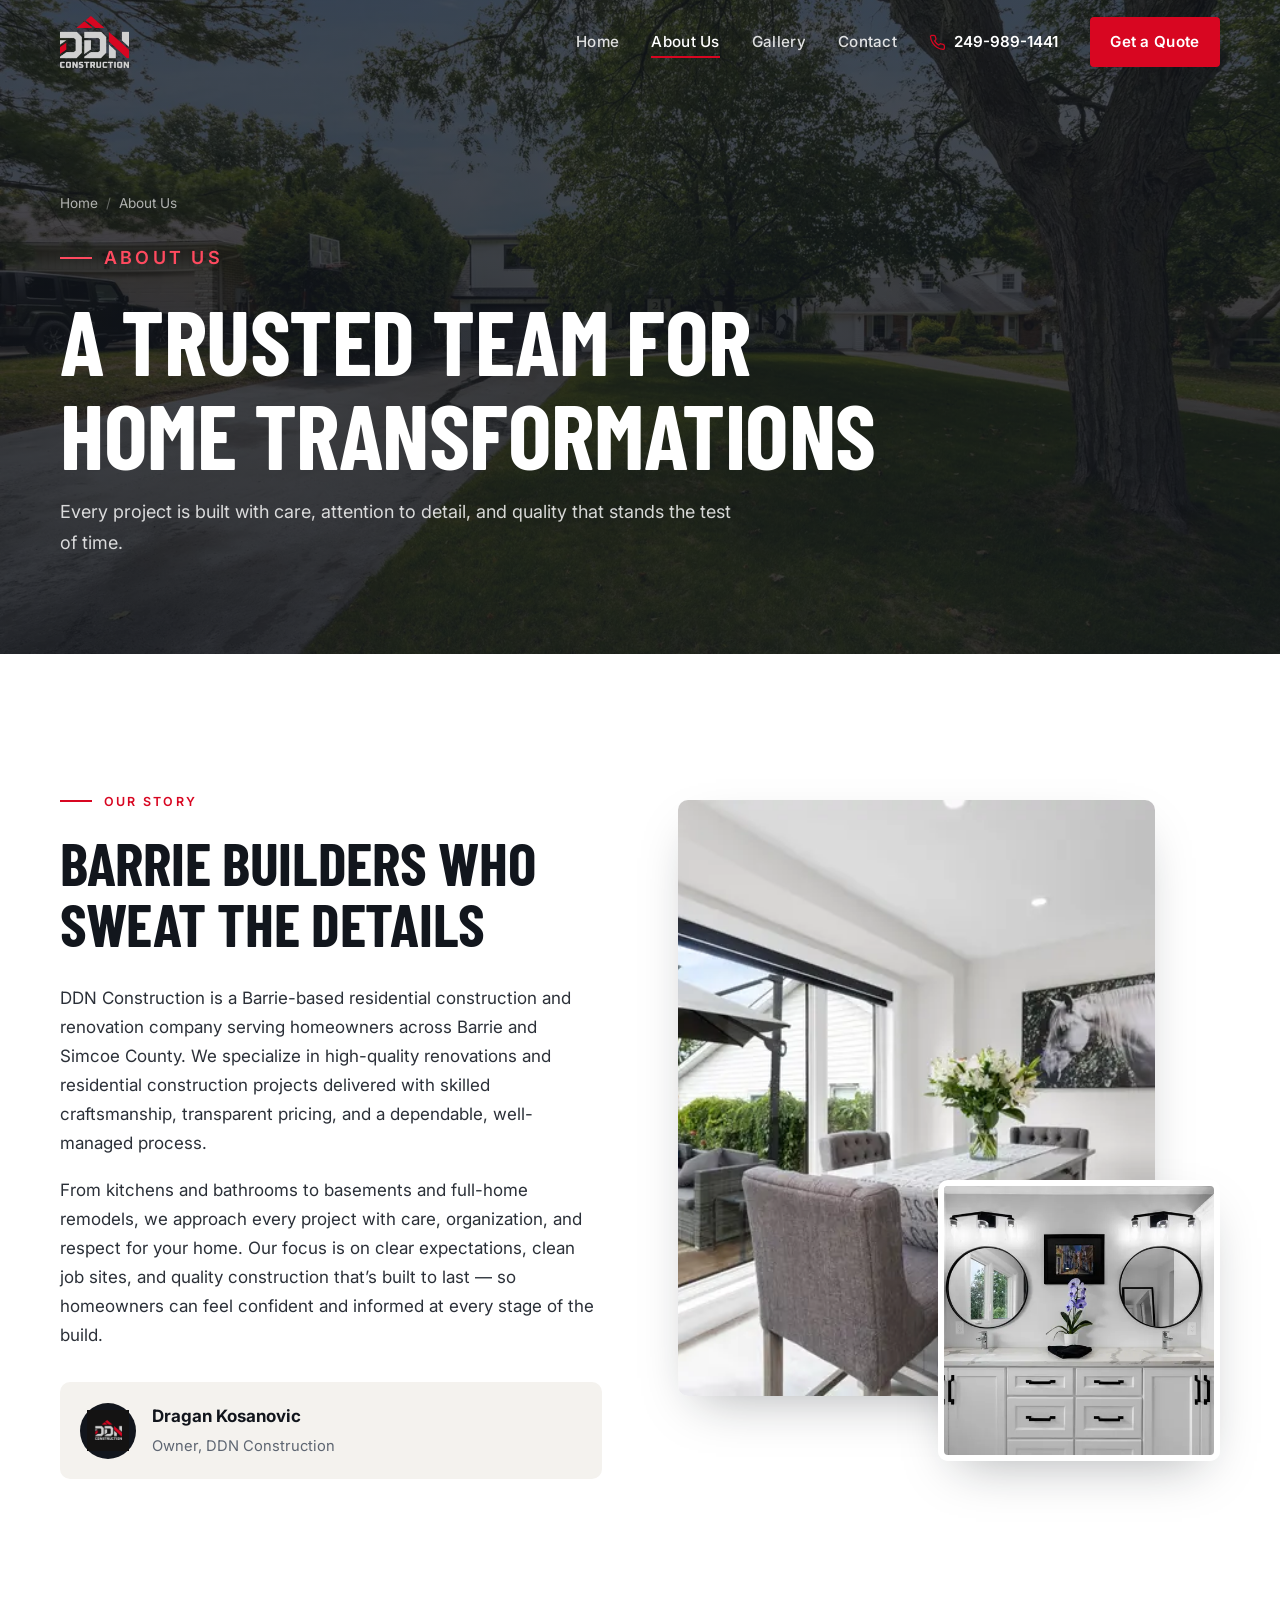
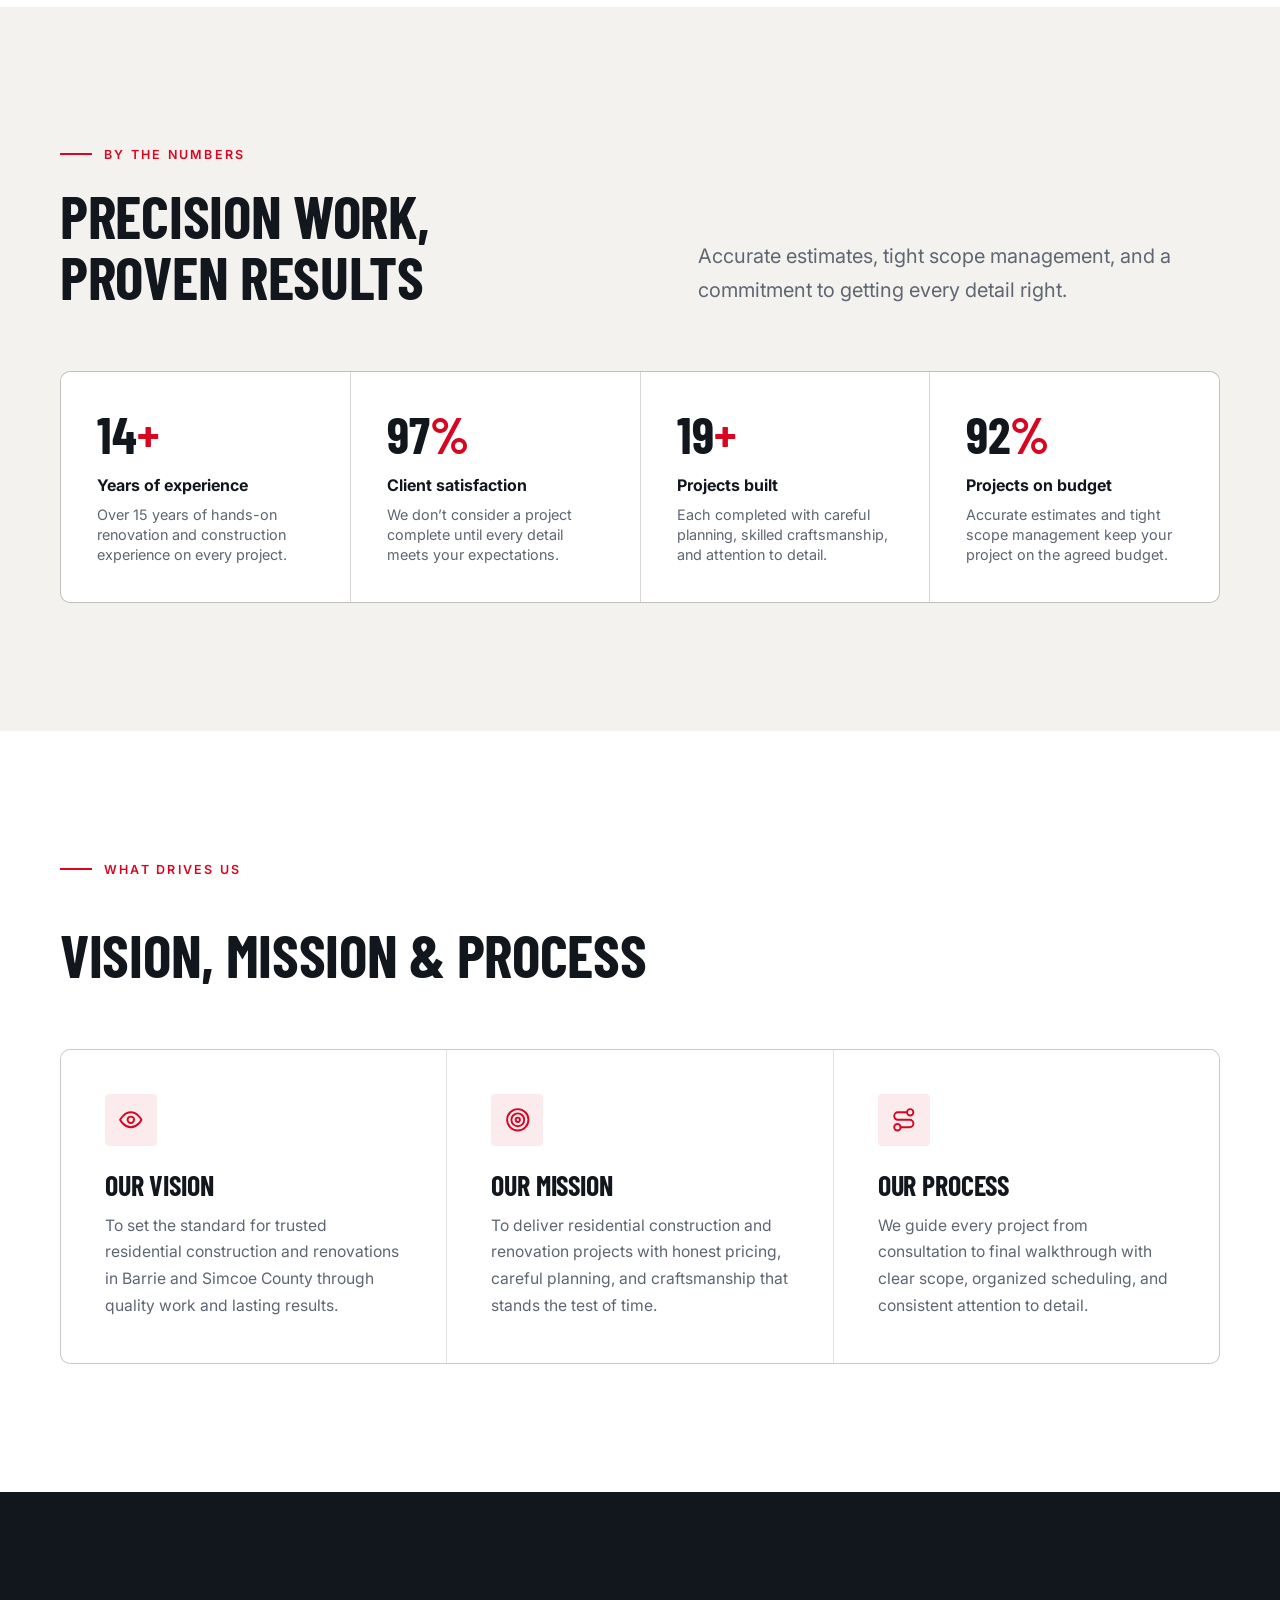
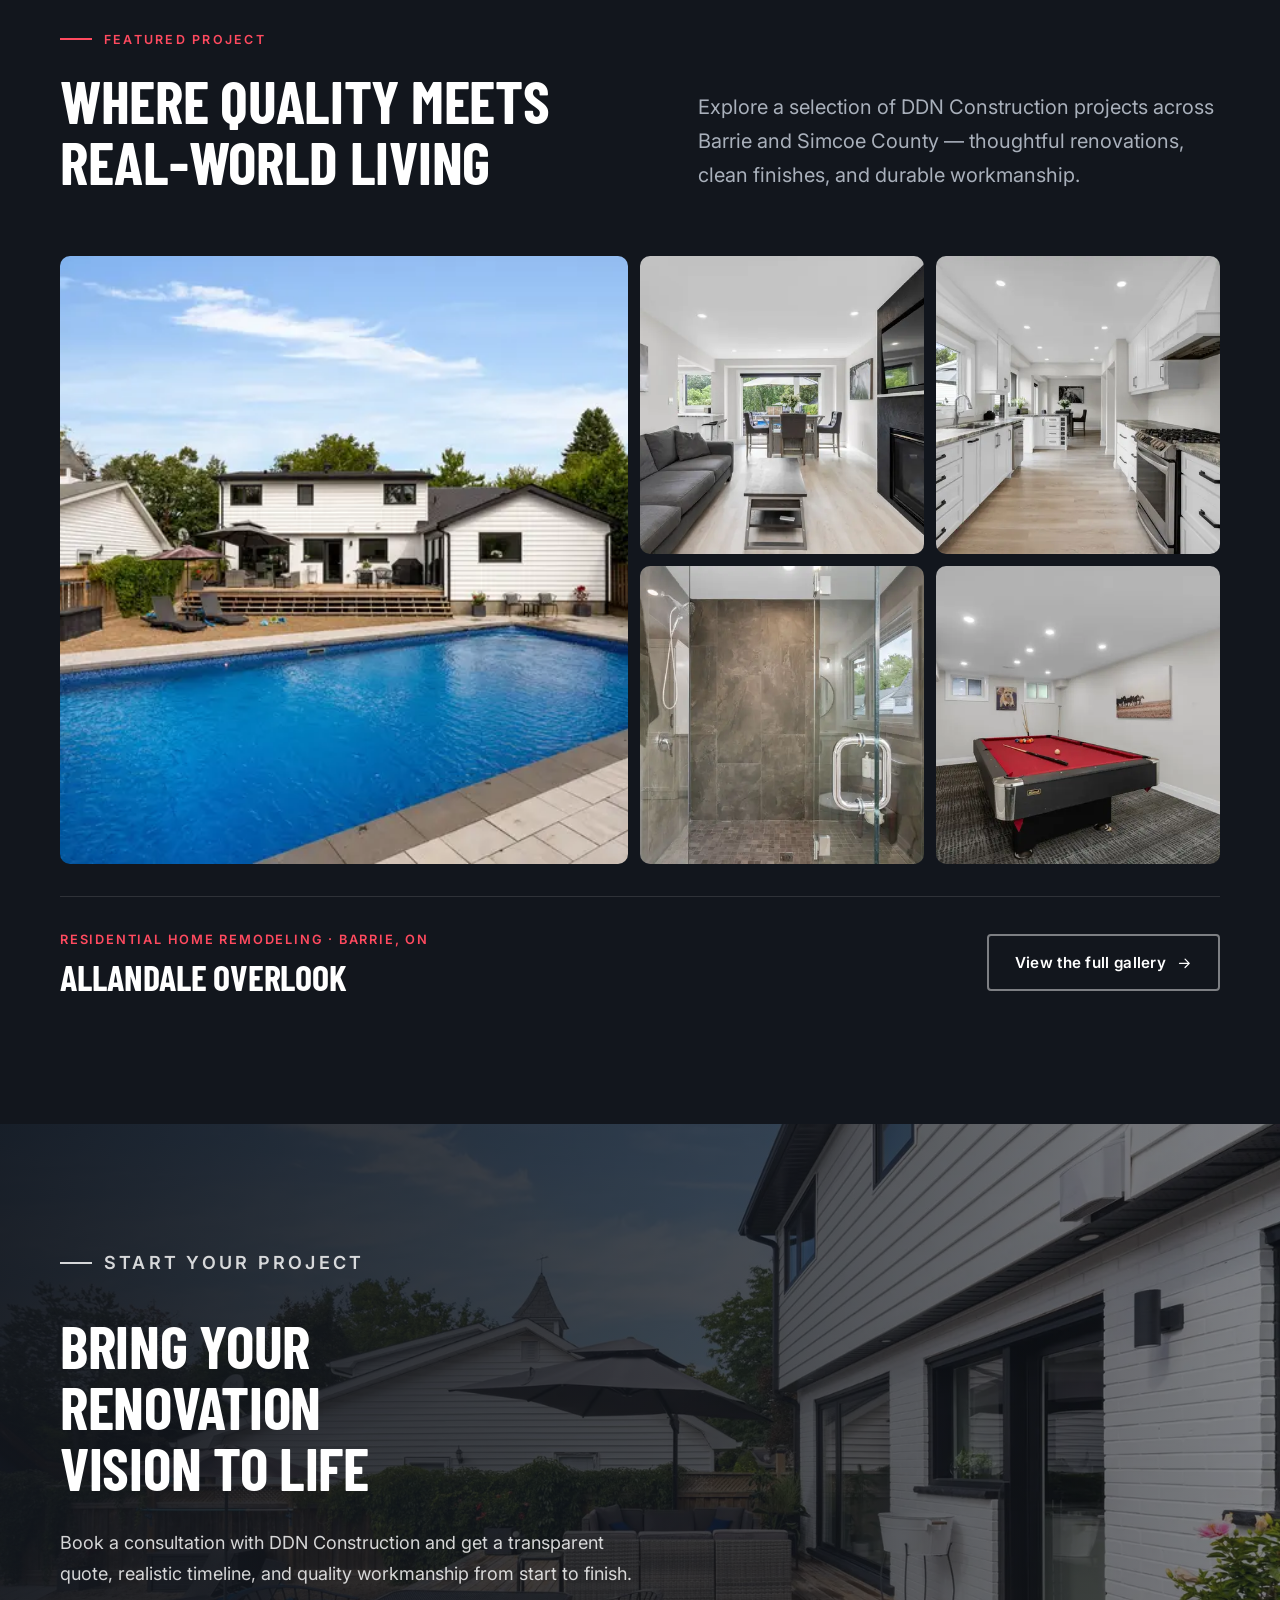
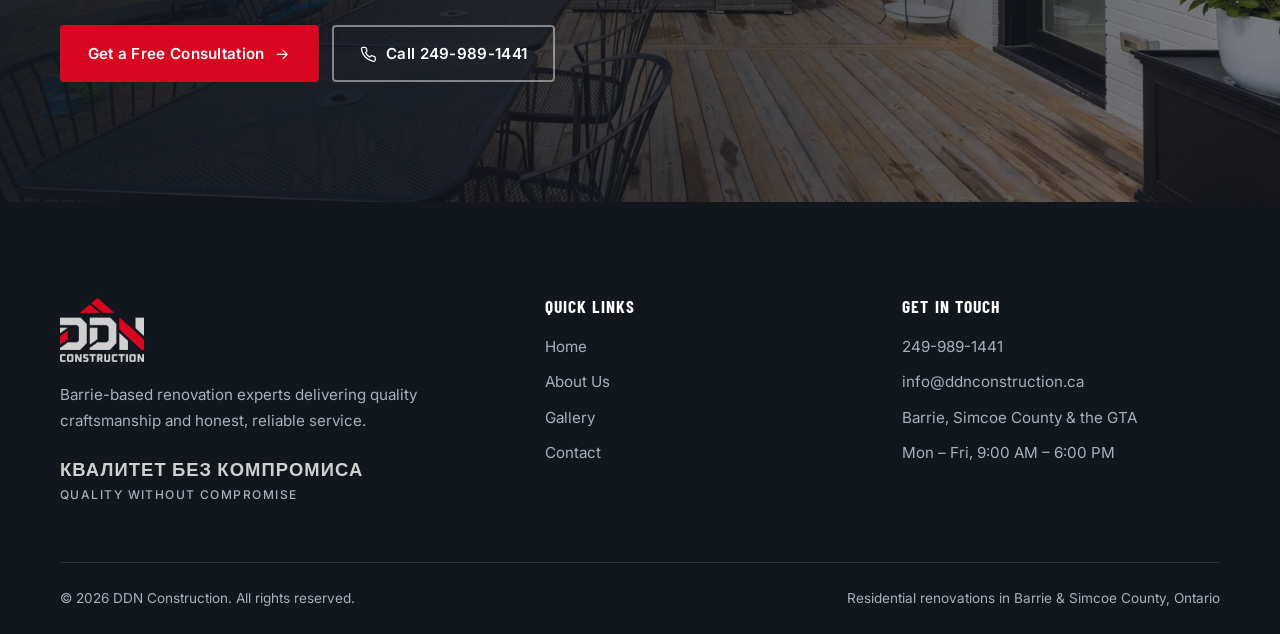
==== about-us/index.html @ e1e6086b "Add new static DDN Construction website for Netlify Rebuilds ddnconstruction.ca as a fast, dependenc" ====
<!doctype html>
<html lang="en-CA" class="no-js">
<head>
<meta charset="utf-8">
<meta name="viewport" content="width=device-width, initial-scale=1, viewport-fit=cover">
<title>About DDN Construction | Trusted Local Builders in Barrie</title>
<meta name="description" content="Meet DDN Construction — a Barrie-based residential construction and renovation company led by owner Dragan Kosanovic, serving homeowners across Barrie and Simcoe County.">
<link rel="canonical" href="https://ddnconstruction.ca/about-us/">
<meta name="theme-color" content="#12161d">
<meta property="og:type" content="website">
<meta property="og:locale" content="en_CA">
<meta property="og:site_name" content="DDN Construction">
<meta property="og:title" content="About DDN Construction | Trusted Local Builders in Barrie">
<meta property="og:description" content="Meet DDN Construction — a Barrie-based residential construction and renovation company led by owner Dragan Kosanovic, serving homeowners across Barrie and Simcoe County.">
<meta property="og:url" content="https://ddnconstruction.ca/about-us/">
<meta property="og:image" content="https://ddnconstruction.ca/assets/img/og-image.jpg">
<meta name="twitter:card" content="summary_large_image">
<link rel="icon" href="/favicon.ico" sizes="any">
<link rel="icon" type="image/png" sizes="32x32" href="/assets/img/favicon-32.png">
<link rel="apple-touch-icon" href="/assets/img/apple-touch-icon.png">
<link rel="preconnect" href="https://fonts.googleapis.com">
<link rel="preconnect" href="https://fonts.gstatic.com" crossorigin>
<link rel="stylesheet" href="https://fonts.googleapis.com/css2?family=Barlow+Condensed:wght@600;700&family=Inter:wght@400;500;600;700&display=swap">
<link rel="stylesheet" href="/assets/css/styles.css">
<script src="/assets/js/main.js" defer></script>
<script type="application/ld+json">{"@context": "https://schema.org", "@type": "GeneralContractor", "name": "DDN Construction", "url": "https://ddnconstruction.ca/", "logo": "https://ddnconstruction.ca/assets/img/logo.png", "image": "https://ddnconstruction.ca/assets/img/og-image.jpg", "description": "Barrie-based renovation and construction company delivering high-quality residential renovations throughout Barrie and Simcoe County.", "telephone": "+1-249-989-1441", "email": "info@ddnconstruction.ca", "address": {"@type": "PostalAddress", "addressLocality": "Barrie", "addressRegion": "ON", "addressCountry": "CA"}, "areaServed": ["Barrie", "Simcoe County", "Greater Toronto Area"], "founder": {"@type": "Person", "name": "Dragan Kosanovic"}, "openingHoursSpecification": [{"@type": "OpeningHoursSpecification", "dayOfWeek": ["Monday", "Tuesday", "Wednesday", "Thursday", "Friday"], "opens": "09:00", "closes": "18:00"}]}</script>
</head>
<body>
<a class="skip-link" href="#main">Skip to content</a>
<header class="site-header">
  <div class="container site-header__inner">
    <a class="brand" href="/" aria-label="DDN Construction home">
      <img src="/assets/img/logo.png" width="476" height="361" alt="DDN Construction">
    </a>
    <button class="nav-toggle" type="button" aria-expanded="false" aria-controls="site-nav" aria-label="Open menu"><span></span></button>
    <nav class="nav" id="site-nav" aria-label="Main">
      <ul class="nav__list">
          <li><a class="nav__link" href="/">Home</a></li>
          <li><a class="nav__link" href="/about-us/" aria-current="page">About Us</a></li>
          <li><a class="nav__link" href="/gallery/">Gallery</a></li>
          <li><a class="nav__link" href="/contact/">Contact</a></li>
      </ul>
      <a class="nav__phone" href="tel:+12499891441"><svg viewBox="0 0 24 24" fill="none" stroke="currentColor" stroke-width="1.8" stroke-linecap="round" stroke-linejoin="round" aria-hidden="true"><path d="M22 16.9v3a2 2 0 0 1-2.2 2 19.8 19.8 0 0 1-8.6-3.1 19.5 19.5 0 0 1-6-6A19.8 19.8 0 0 1 2.1 4.2 2 2 0 0 1 4.1 2h3a2 2 0 0 1 2 1.7c.1.9.4 1.8.7 2.7a2 2 0 0 1-.5 2.1L8 9.8a16 16 0 0 0 6 6l1.3-1.3a2 2 0 0 1 2.1-.4c.9.3 1.8.6 2.7.7a2 2 0 0 1 1.7 2z"/></svg> 249-989-1441</a>
      <a class="btn" href="/contact/">Get a Quote</a>
    </nav>
  </div>
</header>
<main id="main">
<section class="page-hero">
  <div class="page-hero__media"><img src="/assets/img/projects/allandale-03-lg.webp" srcset="/assets/img/projects/allandale-03-sm.webp 720w, /assets/img/projects/allandale-03-lg.webp 1600w" sizes="100vw" width="1600" height="1066" alt="" fetchpriority="high"></div>
  <div class="container">
    <ol class="breadcrumb"><li><a href="/">Home</a></li><li aria-current="page">About Us</li></ol>
    <p class="eyebrow">About us</p>
    <h1>A trusted team for home transformations</h1>
    <p>Every project is built with care, attention to detail, and quality that stands the test of time.</p>
  </div>
</section>

<section class="section" aria-labelledby="story-title">
  <div class="container split">
    <div class="reveal">
      <p class="eyebrow">Our story</p>
      <h2 id="story-title">Barrie builders who sweat the details</h2>
      <p>DDN Construction is a Barrie-based residential construction and renovation company serving homeowners across Barrie and Simcoe County. We specialize in high-quality renovations and residential construction projects delivered with skilled craftsmanship, transparent pricing, and a dependable, well-managed process.</p>
      <p>From kitchens and bathrooms to basements and full-home remodels, we approach every project with care, organization, and respect for your home. Our focus is on clear expectations, clean job sites, and quality construction that’s built to last — so homeowners can feel confident and informed at every stage of the build.</p>
      <div class="owner">
        <span class="owner__mark"><img src="/assets/img/icon-192.png" width="192" height="192" alt="" loading="lazy"></span>
        <div><strong>Dragan Kosanovic</strong><span>Owner, DDN Construction</span></div>
      </div>
    </div>
    <div class="media-stack reveal">
      <div class="media-stack__main"><img src="/assets/img/projects/allandale-15-lg.webp" srcset="/assets/img/projects/allandale-15-sm.webp 720w, /assets/img/projects/allandale-15-lg.webp 1600w" sizes="(min-width: 960px) 50vw, 100vw" width="1600" height="1066" alt="Open-concept dining area opening onto the backyard" loading="lazy" decoding="async"></div>
      <div class="media-stack__inset"><img src="/assets/img/projects/allandale-31-sm.webp" srcset="/assets/img/projects/allandale-31-sm.webp 720w, /assets/img/projects/allandale-31-lg.webp 1600w" sizes="(min-width: 960px) 25vw, 50vw" width="720" height="480" alt="Double vanity bathroom with round mirrors" loading="lazy" decoding="async"></div>
    </div>
  </div>
</section>

<section class="section section--stone" aria-labelledby="numbers-title">
  <div class="container">
    <div class="section-head section-head--split reveal">
      <div>
        <p class="eyebrow">By the numbers</p>
        <h2 id="numbers-title">Precision work, proven results</h2>
      </div>
      <p class="lede">Accurate estimates, tight scope management, and a commitment to getting every detail right.</p>
    </div>
    <div class="stats count-group reveal">
      <div><div class="stat__num"><span data-count="15">15</span><span class="unit">+</span></div><div class="stat__title">Years of experience</div><div class="stat__label">Over 15 years of hands-on renovation and construction experience on every project.</div></div>
      <div><div class="stat__num"><span data-count="100">100</span><span class="unit">%</span></div><div class="stat__title">Client satisfaction</div><div class="stat__label">We don’t consider a project complete until every detail meets your expectations.</div></div>
      <div><div class="stat__num"><span data-count="20">20</span><span class="unit">+</span></div><div class="stat__title">Projects built</div><div class="stat__label">Each completed with careful planning, skilled craftsmanship, and attention to detail.</div></div>
      <div><div class="stat__num"><span data-count="95">95</span><span class="unit">%</span></div><div class="stat__title">Projects on budget</div><div class="stat__label">Accurate estimates and tight scope management keep your project on the agreed budget.</div></div>
    </div>
  </div>
</section>

<section class="section" aria-labelledby="values-title">
  <div class="container">
    <div class="section-head reveal">
      <p class="eyebrow">What drives us</p>
      <h2 id="values-title">Vision, mission &amp; process</h2>
    </div>
    <div class="values values--light reveal">
      <div class="value"><div class="value__icon"><svg viewBox="0 0 24 24" fill="none" stroke="currentColor" stroke-width="1.8" stroke-linecap="round" stroke-linejoin="round" aria-hidden="true"><path d="M2 12s3.5-7 10-7 10 7 10 7-3.5 7-10 7S2 12 2 12Z"/><circle cx="12" cy="12" r="3"/></svg></div><h3>Our vision</h3><p>To set the standard for trusted residential construction and renovations in Barrie and Simcoe County through quality work and lasting results.</p></div>
      <div class="value"><div class="value__icon"><svg viewBox="0 0 24 24" fill="none" stroke="currentColor" stroke-width="1.8" stroke-linecap="round" stroke-linejoin="round" aria-hidden="true"><circle cx="12" cy="12" r="10"/><circle cx="12" cy="12" r="6"/><circle cx="12" cy="12" r="2"/></svg></div><h3>Our mission</h3><p>To deliver residential construction and renovation projects with honest pricing, careful planning, and craftsmanship that stands the test of time.</p></div>
      <div class="value"><div class="value__icon"><svg viewBox="0 0 24 24" fill="none" stroke="currentColor" stroke-width="1.8" stroke-linecap="round" stroke-linejoin="round" aria-hidden="true"><circle cx="6" cy="19" r="3"/><path d="M9 19h8.5a3.5 3.5 0 0 0 0-7h-11a3.5 3.5 0 0 1 0-7H15"/><circle cx="18" cy="5" r="3"/></svg></div><h3>Our process</h3><p>We guide every project from consultation to final walkthrough with clear scope, organized scheduling, and consistent attention to detail.</p></div>
    </div>
  </div>
</section>

<section class="section section--dark" aria-labelledby="project-title">
  <div class="container">
    <div class="section-head section-head--split reveal">
      <div>
        <p class="eyebrow">Featured project</p>
        <h2 id="project-title">Where quality meets real-world living</h2>
      </div>
      <p class="lede">Explore a selection of DDN Construction projects across Barrie and Simcoe County — thoughtful renovations, clean finishes, and durable workmanship.</p>
    </div>
    <div class="project-mosaic reveal">
      <a href="/assets/img/projects/allandale-47-lg.webp" data-lightbox="featured" data-caption="Allandale Overlook — Backyard deck and in-ground pool"><img src="/assets/img/projects/allandale-47-lg.webp" srcset="/assets/img/projects/allandale-47-sm.webp 720w, /assets/img/projects/allandale-47-lg.webp 1600w" sizes="(min-width: 900px) 50vw, 100vw" width="1600" height="1066" alt="Backyard deck and in-ground pool" loading="lazy" decoding="async"></a>
      <a href="/assets/img/projects/allandale-12-lg.webp" data-lightbox="featured" data-caption="Allandale Overlook — Open living room with modern fireplace wall"><img src="/assets/img/projects/allandale-12-sm.webp" srcset="/assets/img/projects/allandale-12-sm.webp 720w, /assets/img/projects/allandale-12-lg.webp 1600w" sizes="(min-width: 900px) 25vw, 50vw" width="720" height="480" alt="Open living room with modern fireplace wall" loading="lazy" decoding="async"></a>
      <a href="/assets/img/projects/allandale-19-lg.webp" data-lightbox="featured" data-caption="Allandale Overlook — Renovated white kitchen with stainless appliances"><img src="/assets/img/projects/allandale-19-sm.webp" srcset="/assets/img/projects/allandale-19-sm.webp 720w, /assets/img/projects/allandale-19-lg.webp 1600w" sizes="(min-width: 900px) 25vw, 50vw" width="720" height="480" alt="Renovated white kitchen with stainless appliances" loading="lazy" decoding="async"></a>
      <a href="/assets/img/projects/allandale-30-lg.webp" data-lightbox="featured" data-caption="Allandale Overlook — Glass walk-in shower with large-format tile"><img src="/assets/img/projects/allandale-30-sm.webp" srcset="/assets/img/projects/allandale-30-sm.webp 720w, /assets/img/projects/allandale-30-lg.webp 1600w" sizes="(min-width: 900px) 25vw, 50vw" width="720" height="480" alt="Glass walk-in shower with large-format tile" loading="lazy" decoding="async"></a>
      <a href="/assets/img/projects/allandale-44-lg.webp" data-lightbox="featured" data-caption="Allandale Overlook — Finished basement games room"><img src="/assets/img/projects/allandale-44-sm.webp" srcset="/assets/img/projects/allandale-44-sm.webp 720w, /assets/img/projects/allandale-44-lg.webp 1600w" sizes="(min-width: 900px) 25vw, 50vw" width="720" height="480" alt="Finished basement games room" loading="lazy" decoding="async"></a>
    </div>
    <div class="project-meta">
      <div><span class="tag">Residential home remodeling · Barrie, ON</span><h3>Allandale Overlook</h3></div>
      <a class="btn btn--ghost" href="/gallery/">View the full gallery <svg viewBox="0 0 24 24" fill="none" stroke="currentColor" stroke-width="1.8" stroke-linecap="round" stroke-linejoin="round" aria-hidden="true"><path d="M5 12h14M13 6l6 6-6 6"/></svg></a>
    </div>
  </div>
</section>

<section class="cta" aria-labelledby="cta-title">
  <div class="cta__media"><img src="/assets/img/projects/allandale-55-lg.webp" srcset="/assets/img/projects/allandale-55-sm.webp 720w, /assets/img/projects/allandale-55-lg.webp 1600w" sizes="100vw" width="1600" height="1066" alt="" loading="lazy" decoding="async"></div>
  <div class="container reveal">
    <p class="eyebrow">Start your project</p>
    <h2 id="cta-title">Bring your renovation vision to life</h2>
    <p>Book a consultation with DDN Construction and get a transparent quote, realistic timeline, and quality workmanship from start to finish.</p>
    <div class="btn-row">
      <a class="btn" href="/contact/">Get a Free Consultation <svg viewBox="0 0 24 24" fill="none" stroke="currentColor" stroke-width="1.8" stroke-linecap="round" stroke-linejoin="round" aria-hidden="true"><path d="M5 12h14M13 6l6 6-6 6"/></svg></a>
      <a class="btn btn--ghost" href="tel:+12499891441"><svg viewBox="0 0 24 24" fill="none" stroke="currentColor" stroke-width="1.8" stroke-linecap="round" stroke-linejoin="round" aria-hidden="true"><path d="M22 16.9v3a2 2 0 0 1-2.2 2 19.8 19.8 0 0 1-8.6-3.1 19.5 19.5 0 0 1-6-6A19.8 19.8 0 0 1 2.1 4.2 2 2 0 0 1 4.1 2h3a2 2 0 0 1 2 1.7c.1.9.4 1.8.7 2.7a2 2 0 0 1-.5 2.1L8 9.8a16 16 0 0 0 6 6l1.3-1.3a2 2 0 0 1 2.1-.4c.9.3 1.8.6 2.7.7a2 2 0 0 1 1.7 2z"/></svg> Call 249-989-1441</a>
    </div>
  </div>
</section>

</main>

<footer class="site-footer">
  <div class="container">
    <div class="footer-grid">
      <div>
        <a class="brand" href="/" aria-label="DDN Construction home"><img src="/assets/img/logo.png" width="476" height="361" alt="DDN Construction" loading="lazy"></a>
        <p>Barrie-based renovation experts delivering quality craftsmanship and honest, reliable service.</p>
        <p class="footer-motto" lang="sr">Квалитет без компромиса <span lang="en">Quality without compromise</span></p>
      </div>
      <div>
        <h4>Quick links</h4>
        <ul>
          <li><a href="/">Home</a></li>
          <li><a href="/about-us/">About Us</a></li>
          <li><a href="/gallery/">Gallery</a></li>
          <li><a href="/contact/">Contact</a></li>
        </ul>
      </div>
      <div>
        <h4>Get in touch</h4>
        <ul>
          <li><a href="tel:+12499891441">249-989-1441</a></li>
          <li><a href="mailto:info@ddnconstruction.ca">info@ddnconstruction.ca</a></li>
          <li>Barrie, Simcoe County &amp; the GTA</li>
          <li>Mon – Fri, 9:00 AM – 6:00 PM</li>
        </ul>
      </div>
    </div>
    <div class="footer-bottom">
      <span>© <span data-year>2026</span> DDN Construction. All rights reserved.</span>
      <span>Residential renovations in Barrie &amp; Simcoe County, Ontario</span>
    </div>
  </div>
</footer>
<nav class="callbar" aria-label="Quick contact">
  <a href="tel:+12499891441"><svg viewBox="0 0 24 24" fill="none" stroke="currentColor" stroke-width="1.8" stroke-linecap="round" stroke-linejoin="round" aria-hidden="true"><path d="M22 16.9v3a2 2 0 0 1-2.2 2 19.8 19.8 0 0 1-8.6-3.1 19.5 19.5 0 0 1-6-6A19.8 19.8 0 0 1 2.1 4.2 2 2 0 0 1 4.1 2h3a2 2 0 0 1 2 1.7c.1.9.4 1.8.7 2.7a2 2 0 0 1-.5 2.1L8 9.8a16 16 0 0 0 6 6l1.3-1.3a2 2 0 0 1 2.1-.4c.9.3 1.8.6 2.7.7a2 2 0 0 1 1.7 2z"/></svg> Call</a>
  <a href="/contact/"><svg viewBox="0 0 24 24" fill="none" stroke="currentColor" stroke-width="1.8" stroke-linecap="round" stroke-linejoin="round" aria-hidden="true"><rect x="2" y="4" width="20" height="16" rx="2"/><path d="m22 7-10 6L2 7"/></svg> Get a Quote</a>
</nav>
</body>
</html>
---- assets/css/styles.css ----
/* ==========================================================================
   DDN Construction — site styles
   ========================================================================== */

:root {
  --ink: #12161d;          /* near-black charcoal */
  --ink-2: #1c2430;        /* brand navy-charcoal */
  --ink-3: #2a3442;
  --stone: #f4f2ee;        /* warm off-white */
  --stone-2: #e9e6e0;
  --white: #ffffff;
  --text: #2b3038;
  --muted: #5e6672;
  --muted-on-dark: #a9b0bb;
  --line: rgba(18, 22, 29, 0.12);
  --line-dark: rgba(255, 255, 255, 0.12);
  --red: #d80621;          /* sampled from the DDN logo */
  --red-dark: #b0041a;
  --silver: #d0d0d0;       /* logo grey */

  --font-display: "Barlow Condensed", "Arial Narrow", sans-serif;
  --font-body: "Inter", system-ui, -apple-system, "Segoe UI", Roboto, sans-serif;

  --radius: 4px;
  --radius-lg: 10px;
  --shadow: 0 20px 50px -20px rgba(18, 22, 29, 0.35);
  --container: 1240px;
  --gutter: clamp(1rem, 4vw, 2.5rem);
  --section: clamp(4.5rem, 10vw, 8rem);
  --ease: cubic-bezier(0.22, 1, 0.36, 1);
}

/* ---------- Reset ---------- */
*, *::before, *::after { box-sizing: border-box; }
html { -webkit-text-size-adjust: 100%; scroll-behavior: smooth; }
@media (prefers-reduced-motion: reduce) { html { scroll-behavior: auto; } }
body {
  margin: 0;
  font-family: var(--font-body);
  font-size: 1.0625rem;
  line-height: 1.7;
  color: var(--text);
  background: var(--white);
  -webkit-font-smoothing: antialiased;
  text-rendering: optimizeLegibility;
}
img { display: block; max-width: 100%; height: auto; }
a { color: inherit; }
button, input, select, textarea { font: inherit; color: inherit; }
h1, h2, h3, h4 {
  font-family: var(--font-display);
  font-weight: 700;
  line-height: 1.02;
  letter-spacing: -0.005em;
  text-transform: uppercase;
  color: var(--ink);
  margin: 0 0 0.5em;
  text-wrap: balance;
}
h1 { font-size: clamp(2.75rem, 7.5vw, 5.75rem); }
h2 { font-size: clamp(2.25rem, 5vw, 3.75rem); }
h3 { font-size: clamp(1.4rem, 2.2vw, 1.75rem); line-height: 1.1; }
p { margin: 0 0 1.1em; }
p:last-child { margin-bottom: 0; }

.skip-link {
  position: absolute; left: 1rem; top: -4rem; z-index: 200;
  background: var(--red); color: #fff; padding: 0.75rem 1rem; border-radius: var(--radius);
  text-decoration: none; font-weight: 600;
}
.skip-link:focus { top: 1rem; }
:focus-visible { outline: 3px solid var(--red); outline-offset: 3px; }

.visually-hidden {
  position: absolute !important; width: 1px; height: 1px; padding: 0; margin: -1px;
  overflow: hidden; clip: rect(0 0 0 0); white-space: nowrap; border: 0;
}

/* ---------- Layout helpers ---------- */
.container { width: 100%; max-width: var(--container); margin-inline: auto; padding-inline: var(--gutter); }
.section { padding-block: var(--section); }
.section--stone { background: var(--stone); }
.section--dark { background: var(--ink); color: var(--muted-on-dark); }
.section--dark h2, .section--dark h3 { color: var(--white); }

.eyebrow {
  display: inline-flex; align-items: center; gap: 0.75rem;
  font-family: var(--font-body); font-size: 0.78rem; font-weight: 600;
  letter-spacing: 0.18em; text-transform: uppercase; color: var(--red);
  margin-bottom: 1.25rem;
}
.eyebrow::before { content: ""; width: 2rem; height: 2px; background: currentColor; }
.section--dark .eyebrow, .page-hero .eyebrow { color: #ff4a5f; }
.hero .eyebrow { color: rgba(255,255,255,.9); }
.hero .eyebrow::before { background: var(--red); }

.lede { font-size: clamp(1.1rem, 1.6vw, 1.25rem); color: var(--muted); max-width: 40rem; }
.section--dark .lede { color: var(--muted-on-dark); }

.section-head { display: grid; gap: 1.5rem; margin-bottom: clamp(2.5rem, 5vw, 4rem); }
@media (min-width: 900px) {
  .section-head--split { grid-template-columns: 1.1fr 1fr; align-items: end; gap: 4rem; }
}
.section-head h2 { margin: 0; }

.accent { color: var(--red); }

/* ---------- Buttons ---------- */
.btn {
  --bg: var(--red); --fg: #fff; --bd: var(--red);
  display: inline-flex; align-items: center; justify-content: center; gap: 0.6rem;
  min-height: 3.25rem; padding: 0.85rem 1.6rem;
  background: var(--bg); color: var(--fg); border: 2px solid var(--bd); border-radius: var(--radius);
  font-weight: 600; font-size: 0.95rem; letter-spacing: 0.02em; text-decoration: none; cursor: pointer;
  transition: background-color .25s var(--ease), color .25s var(--ease), border-color .25s var(--ease), transform .25s var(--ease);
}
.btn:hover { --bg: var(--red-dark); --bd: var(--red-dark); }
.btn:active { transform: translateY(1px); }
.btn svg { width: 1.1em; height: 1.1em; transition: transform .25s var(--ease); }
.btn:hover svg { transform: translateX(3px); }
.btn--ghost { --bg: transparent; --fg: #fff; --bd: rgba(255,255,255,.45); }
.btn--ghost:hover { --bg: #fff; --fg: var(--ink); --bd: #fff; }
.btn--dark { --bg: var(--ink); --bd: var(--ink); }
.btn--dark:hover { --bg: var(--ink-3); --bd: var(--ink-3); }
.btn--outline { --bg: transparent; --fg: var(--ink); --bd: var(--ink); }
.btn--outline:hover { --bg: var(--ink); --fg: #fff; --bd: var(--ink); }
.btn-row { display: flex; flex-wrap: wrap; gap: 0.85rem; }

.link-arrow {
  display: inline-flex; align-items: center; gap: 0.5rem; font-weight: 600; text-decoration: none;
  color: var(--ink); border-bottom: 2px solid var(--red); padding-bottom: 2px;
}
.link-arrow svg { width: 1em; height: 1em; transition: transform .25s var(--ease); }
.link-arrow:hover svg { transform: translateX(4px); }
.section--dark .link-arrow { color: #fff; }

/* ---------- Header ---------- */
.site-header {
  position: fixed; inset: 0 0 auto; z-index: 100;
  color: #fff;
  transition: background-color .35s var(--ease), box-shadow .35s var(--ease), padding .35s var(--ease);
  padding-block: 1rem;
}
.site-header.is-solid, .site-header--solid {
  background: rgba(18, 22, 29, 0.96);
  -webkit-backdrop-filter: blur(10px); backdrop-filter: blur(10px);
  box-shadow: 0 1px 0 var(--line-dark);
  padding-block: 0.6rem;
}
.site-header__inner { display: flex; align-items: center; justify-content: space-between; gap: 1.5rem; }
.brand { display: inline-flex; align-items: center; text-decoration: none; flex-shrink: 0; }
.brand img { width: auto; height: 52px; transition: height .35s var(--ease); }
.site-header.is-solid .brand img { height: 44px; }

.nav { display: flex; align-items: center; gap: 2rem; }
.nav__list { display: flex; gap: 2rem; list-style: none; margin: 0; padding: 0; }
.nav__link {
  position: relative; text-decoration: none; font-weight: 500; font-size: 0.95rem; letter-spacing: 0.02em;
  color: rgba(255,255,255,.85); padding-block: 0.4rem; transition: color .2s;
}
.nav__link::after {
  content: ""; position: absolute; left: 0; right: 0; bottom: 0; height: 2px; background: var(--red);
  transform: scaleX(0); transform-origin: left; transition: transform .3s var(--ease);
}
.nav__link:hover, .nav__link[aria-current="page"] { color: #fff; }
.nav__link:hover::after, .nav__link[aria-current="page"]::after { transform: scaleX(1); }
.nav__phone {
  display: inline-flex; align-items: center; gap: 0.5rem; text-decoration: none; font-weight: 600; font-size: 0.95rem;
  white-space: nowrap;
}
.nav__phone svg { width: 1.05rem; height: 1.05rem; color: var(--red); }
.nav .btn { min-height: 2.75rem; padding: 0.6rem 1.15rem; }

.nav-toggle {
  display: none; width: 2.75rem; height: 2.75rem; border: 0; background: transparent; color: #fff;
  cursor: pointer; padding: 0; position: relative; z-index: 120;
}
.nav-toggle span, .nav-toggle span::before, .nav-toggle span::after {
  position: absolute; left: 50%; width: 1.6rem; height: 2px; background: currentColor; margin-left: -0.8rem;
  transition: transform .3s var(--ease), opacity .2s;
}
.nav-toggle span { top: 50%; }
.nav-toggle span::before, .nav-toggle span::after { content: ""; left: 0; margin-left: 0; }
.nav-toggle span::before { transform: translateY(-7px); }
.nav-toggle span::after { transform: translateY(7px); }
.nav-open .nav-toggle span { background: transparent; }
.nav-open .nav-toggle span::before { transform: rotate(45deg); background: #fff; }
.nav-open .nav-toggle span::after { transform: rotate(-45deg); background: #fff; }

@media (max-width: 960px) {
  .nav-toggle { display: block; }
  .nav {
    position: fixed; inset: 0; z-index: 110; flex-direction: column; align-items: stretch; justify-content: center;
    gap: 2.5rem; padding: 6rem var(--gutter) 3rem; background: var(--ink);
    opacity: 0; visibility: hidden; transition: opacity .3s var(--ease), visibility .3s;
  }
  .nav-open .nav { opacity: 1; visibility: visible; }
  .nav__list { flex-direction: column; gap: 0.25rem; }
  .nav__link { font-family: var(--font-display); font-size: 2.5rem; font-weight: 700; text-transform: uppercase; display: block; }
  .nav__link::after { display: none; }
  .nav__link[aria-current="page"] { color: var(--red); }
  .nav__phone { font-size: 1.15rem; }
  .nav .btn { min-height: 3.25rem; }
  body.nav-open { overflow: hidden; }
}

/* ---------- Hero ---------- */
.hero {
  position: relative; min-height: 100svh; display: flex; align-items: flex-end;
  color: #fff; background: var(--ink); overflow: hidden; isolation: isolate;
}
.hero__media { position: absolute; inset: 0; z-index: -2; }
.hero__media img { width: 100%; height: 100%; object-fit: cover; animation: hero-zoom 18s var(--ease) both; }
@keyframes hero-zoom { from { transform: scale(1.08); } to { transform: scale(1); } }
@media (prefers-reduced-motion: reduce) { .hero__media img { animation: none; } }
.hero::before {
  content: ""; position: absolute; inset: 0; z-index: -1;
  background:
    linear-gradient(180deg, rgba(18,22,29,.55) 0%, rgba(18,22,29,.15) 30%, rgba(18,22,29,.35) 55%, rgba(18,22,29,.92) 100%),
    linear-gradient(90deg, rgba(18,22,29,.7) 0%, rgba(18,22,29,0) 65%);
}
.hero__content { padding-top: 9rem; padding-bottom: clamp(3rem, 7vw, 5rem); width: 100%; }
.hero h1 { color: #fff; max-width: 17ch; margin-bottom: 1.5rem; }
.hero h1 .accent { color: #ff2b45; }
.hero__lede { max-width: 38rem; font-size: clamp(1.05rem, 1.5vw, 1.2rem); color: rgba(255,255,255,.85); margin-bottom: 2.25rem; }

.hero__stats {
  display: grid; grid-template-columns: repeat(2, 1fr); gap: 1.5rem 2rem;
  margin-top: clamp(3rem, 6vw, 4.5rem); padding-top: 2rem; border-top: 1px solid rgba(255,255,255,.2);
}
@media (min-width: 760px) { .hero__stats { grid-template-columns: repeat(4, 1fr); } }
.stat__num { font-family: var(--font-display); font-weight: 700; font-size: clamp(2.25rem, 4vw, 3.25rem); line-height: 1; color: #fff; }
.stat__num .unit { color: #ff2b45; }
.stat__label { font-size: 0.85rem; color: rgba(255,255,255,.72); margin-top: 0.4rem; line-height: 1.4; }

/* ---------- Page hero (inner pages) ---------- */
.page-hero {
  position: relative; color: #fff; background: var(--ink); isolation: isolate; overflow: hidden;
  padding-top: clamp(9rem, 16vw, 12rem); padding-bottom: clamp(3.5rem, 8vw, 6rem);
}
.page-hero__media { position: absolute; inset: 0; z-index: -2; }
.page-hero__media img { width: 100%; height: 100%; object-fit: cover; }
.page-hero::before {
  content: ""; position: absolute; inset: 0; z-index: -1;
  background: linear-gradient(180deg, rgba(18,22,29,.75), rgba(18,22,29,.85));
}
.page-hero h1 { color: #fff; margin-bottom: 1rem; }
.page-hero p { max-width: 42rem; color: rgba(255,255,255,.82); font-size: 1.125rem; }
.breadcrumb { display: flex; gap: 0.5rem; list-style: none; margin: 0 0 1.5rem; padding: 0; font-size: 0.85rem; color: rgba(255,255,255,.65); }
.breadcrumb a { text-decoration: none; }
.breadcrumb a:hover { color: #fff; }
.breadcrumb li + li::before { content: "/"; margin-right: 0.5rem; opacity: .5; }

/* ---------- Intro / split ---------- */
.split { display: grid; gap: clamp(2.5rem, 6vw, 5rem); align-items: center; }
@media (min-width: 960px) {
  .split { grid-template-columns: 1fr 1fr; }
  .split--wide-media { grid-template-columns: 1.15fr 1fr; }
  .split--reverse > :first-child { order: 2; }
}
.media-stack { position: relative; padding-bottom: 12%; padding-right: 12%; }
.media-stack__main { border-radius: var(--radius-lg); overflow: hidden; box-shadow: var(--shadow); }
.media-stack__main img { width: 100%; aspect-ratio: 4 / 5; object-fit: cover; }
.media-stack__inset {
  position: absolute; right: 0; bottom: 0; width: 52%; border-radius: var(--radius-lg); overflow: hidden;
  border: 6px solid var(--white); box-shadow: var(--shadow);
}
.section--stone .media-stack__inset { border-color: var(--stone); }
.media-stack__inset img { width: 100%; aspect-ratio: 1; object-fit: cover; }
.media-stack__badge {
  position: absolute; left: -0.5rem; top: 2rem; background: var(--red); color: #fff; padding: 1rem 1.25rem;
  border-radius: var(--radius); box-shadow: var(--shadow); text-align: center; line-height: 1.1;
}
.media-stack__badge strong { display: block; font-family: var(--font-display); font-size: 2.75rem; }
.media-stack__badge span { font-size: 0.72rem; text-transform: uppercase; letter-spacing: 0.12em; font-weight: 600; }
@media (min-width: 1100px) { .media-stack__badge { left: -2rem; } }

.pullquote {
  margin: 2rem 0; padding: 0.25rem 0 0.25rem 1.5rem; border-left: 3px solid var(--red);
  font-family: var(--font-display); font-weight: 600; font-size: clamp(1.4rem, 2.2vw, 1.75rem); line-height: 1.2;
  text-transform: uppercase; color: var(--ink);
}

.checklist { list-style: none; padding: 0; margin: 2rem 0; display: grid; gap: 0.85rem; }
@media (min-width: 560px) { .checklist { grid-template-columns: 1fr 1fr; } }
.checklist li { display: flex; gap: 0.75rem; align-items: flex-start; font-weight: 500; color: var(--ink); line-height: 1.45; }
.checklist svg { flex-shrink: 0; width: 1.35rem; height: 1.35rem; color: var(--red); margin-top: 0.05rem; }

/* ---------- Services ---------- */
.services { display: grid; gap: 1.25rem; }
@media (min-width: 640px) { .services { grid-template-columns: repeat(2, 1fr); } }
@media (min-width: 1100px) { .services { grid-template-columns: repeat(4, 1fr); } }
.service {
  position: relative; display: flex; flex-direction: column; justify-content: flex-end;
  min-height: 26rem; padding: 1.75rem; border-radius: var(--radius-lg); overflow: hidden; isolation: isolate;
  color: #fff; text-decoration: none; background: var(--ink-2);
}
.service img { position: absolute; inset: 0; width: 100%; height: 100%; object-fit: cover; z-index: -2; transition: transform .8s var(--ease); }
.service::before {
  content: ""; position: absolute; inset: 0; z-index: -1;
  background: linear-gradient(180deg, rgba(18,22,29,0) 25%, rgba(18,22,29,.92) 100%);
  transition: background .4s var(--ease);
}
.service:hover img { transform: scale(1.06); }
.service__num { position: absolute; top: 1.5rem; left: 1.75rem; font-family: var(--font-display); font-weight: 700; font-size: 1rem; letter-spacing: 0.1em; color: rgba(255,255,255,.8); }
.service h3 { color: #fff; margin-bottom: 0.5rem; }
.service p { font-size: 0.95rem; color: rgba(255,255,255,.8); line-height: 1.55; margin: 0; }
.service__arrow {
  position: absolute; top: 1.25rem; right: 1.25rem; width: 2.75rem; height: 2.75rem; border-radius: 50%;
  display: grid; place-items: center; background: rgba(255,255,255,.12); border: 1px solid rgba(255,255,255,.25);
  transition: background .3s var(--ease), transform .3s var(--ease);
}
.service__arrow svg { width: 1.1rem; height: 1.1rem; transform: rotate(-45deg); }
.service:hover .service__arrow { background: var(--red); border-color: var(--red); transform: rotate(45deg); }

/* ---------- Values / why ---------- */
.values { display: grid; gap: 1px; background: var(--line-dark); border: 1px solid var(--line-dark); border-radius: var(--radius-lg); overflow: hidden; }
@media (min-width: 760px) { .values { grid-template-columns: repeat(3, 1fr); } }
.value { background: var(--ink); padding: clamp(2rem, 4vw, 2.75rem); }
.value__icon {
  width: 3.25rem; height: 3.25rem; display: grid; place-items: center; border-radius: var(--radius);
  background: rgba(216, 6, 33, .14); color: #ff4a5f; margin-bottom: 1.5rem;
}
.value__icon svg { width: 1.6rem; height: 1.6rem; }
.value h3 { margin-bottom: 0.75rem; }
.value p { font-size: 0.98rem; }
.section--stone .values, .values--light { background: var(--line); border-color: var(--line); }
.values--light .value { background: var(--white); color: var(--muted); }
.values--light .value h3 { color: var(--ink); }
.values--light .value__icon { color: var(--red); background: rgba(216, 6, 33, .08); }

/* ---------- Process ---------- */
.process { display: grid; gap: 2rem; counter-reset: step; list-style: none; padding: 0; margin: 0; }
@media (min-width: 760px) { .process { grid-template-columns: repeat(2, 1fr); } }
@media (min-width: 1100px) { .process { grid-template-columns: repeat(4, 1fr); gap: 1.5rem; } }
.process li { counter-increment: step; position: relative; padding-top: 2.25rem; border-top: 2px solid var(--line); }
.process li::before {
  content: counter(step, decimal-leading-zero);
  position: absolute; top: -1px; left: 0; transform: translateY(-50%);
  font-family: var(--font-display); font-weight: 700; font-size: 1rem; letter-spacing: .08em;
  background: var(--red); color: #fff; padding: 0.2rem 0.6rem; border-radius: 2px;
}
.process h3 { font-size: 1.5rem; margin-bottom: 0.6rem; }
.process p { color: var(--muted); font-size: 0.98rem; }

/* ---------- Featured project ---------- */
.project-mosaic { display: grid; gap: 0.75rem; grid-template-columns: repeat(2, 1fr); }
.project-mosaic a { display: block; position: relative; border-radius: var(--radius-lg); overflow: hidden; background: var(--ink-2); }
.project-mosaic img { width: 100%; height: 100%; object-fit: cover; aspect-ratio: 4/3; transition: transform .8s var(--ease), opacity .3s; }
.project-mosaic a:hover img { transform: scale(1.05); }
.project-mosaic a:first-child { grid-column: 1 / -1; }
.project-mosaic a:first-child img { aspect-ratio: 16/9; }
@media (min-width: 900px) {
  .project-mosaic { grid-template-columns: 2fr 1fr 1fr; grid-template-rows: repeat(2, minmax(0, 1fr)); height: clamp(28rem, 48vw, 38rem); }
  .project-mosaic a:first-child { grid-column: 1; grid-row: 1 / span 2; }
  .project-mosaic img, .project-mosaic a:first-child img { aspect-ratio: auto; }
}
.project-meta {
  display: flex; flex-wrap: wrap; justify-content: space-between; align-items: center; gap: 1.5rem;
  margin-top: 2rem; padding-top: 2rem; border-top: 1px solid var(--line-dark);
}
.project-meta h3 { margin: 0; font-size: clamp(1.75rem, 3vw, 2.25rem); }
.project-meta .tag { font-size: 0.8rem; letter-spacing: .14em; text-transform: uppercase; font-weight: 600; color: #ff4a5f; display: block; margin-bottom: .35rem; }

/* ---------- Testimonial ---------- */
.testimonial { display: grid; gap: clamp(2rem, 5vw, 4rem); align-items: center; }
@media (min-width: 960px) { .testimonial { grid-template-columns: 0.9fr 1.1fr; } }
.testimonial__media { border-radius: var(--radius-lg); overflow: hidden; }
.testimonial__media img { width: 100%; aspect-ratio: 4/3; object-fit: cover; }
.testimonial blockquote { margin: 0; }
.testimonial__mark { font-family: Georgia, serif; font-size: 6rem; line-height: .6; color: var(--red); display: block; height: 2.5rem; }
.testimonial__quote { font-size: clamp(1.2rem, 2vw, 1.5rem); line-height: 1.55; color: var(--ink); font-weight: 500; margin-bottom: 2rem; }
.testimonial__who { display: flex; align-items: center; gap: 1rem; }
.testimonial__avatar {
  width: 3.25rem; height: 3.25rem; border-radius: 50%; background: var(--ink); color: #fff; display: grid; place-items: center;
  font-family: var(--font-display); font-weight: 700; font-size: 1.4rem;
}
.testimonial__name { font-weight: 700; color: var(--ink); line-height: 1.3; }
.testimonial__role { font-size: 0.9rem; color: var(--muted); }
.stars { display: flex; gap: 0.2rem; color: var(--red); margin-bottom: 1.25rem; }
.stars svg { width: 1.15rem; height: 1.15rem; }

/* ---------- CTA band ---------- */
.cta {
  position: relative; isolation: isolate; overflow: hidden; color: #fff; background: var(--ink);
  padding-block: clamp(4.5rem, 10vw, 7.5rem);
}
.cta__media { position: absolute; inset: 0; z-index: -2; }
.cta__media img { width: 100%; height: 100%; object-fit: cover; }
.cta::before { content: ""; position: absolute; inset: 0; z-index: -1; background: linear-gradient(90deg, rgba(18,22,29,.94) 0%, rgba(18,22,29,.75) 60%, rgba(18,22,29,.5) 100%); }
.cta h2 { color: #fff; max-width: 14ch; }
.cta p { max-width: 36rem; color: rgba(255,255,255,.82); font-size: 1.125rem; margin-bottom: 2.25rem; }

/* ---------- Contact ---------- */
.contact { display: grid; gap: clamp(2.5rem, 5vw, 4.5rem); }
@media (min-width: 960px) { .contact { grid-template-columns: 0.85fr 1.15fr; align-items: start; } }
.contact-list { list-style: none; padding: 0; margin: 2.25rem 0 0; display: grid; gap: 1.5rem; }
.contact-list li { display: flex; gap: 1rem; align-items: flex-start; }
.contact-list__icon {
  flex-shrink: 0; width: 3rem; height: 3rem; border-radius: var(--radius); display: grid; place-items: center;
  background: var(--ink); color: #fff;
}
.contact-list__icon svg { width: 1.3rem; height: 1.3rem; }
.contact-list small { display: block; font-size: 0.75rem; text-transform: uppercase; letter-spacing: .14em; font-weight: 600; color: var(--muted); }
.contact-list a, .contact-list span { font-weight: 600; color: var(--ink); text-decoration: none; font-size: 1.05rem; }
.contact-list a:hover { color: var(--red); }

.form-card {
  background: var(--white); border-radius: var(--radius-lg); padding: clamp(1.5rem, 4vw, 2.75rem);
  box-shadow: 0 30px 80px -40px rgba(18,22,29,.45); border: 1px solid var(--line);
}
.form-card h3 { margin-bottom: 0.4rem; }
.form-card > p { color: var(--muted); margin-bottom: 1.75rem; font-size: 0.98rem; }
.form-grid { display: grid; gap: 1.1rem; }
@media (min-width: 640px) { .form-grid { grid-template-columns: 1fr 1fr; } .form-grid .full { grid-column: 1 / -1; } }
.field label { display: block; font-size: 0.85rem; font-weight: 600; color: var(--ink); margin-bottom: 0.4rem; }
.field label .opt { font-weight: 400; color: var(--muted); }
.field input, .field select, .field textarea {
  width: 100%; padding: 0.85rem 1rem; min-height: 3.1rem; border: 1px solid #cfd3d9; border-radius: var(--radius);
  background: #fbfbfa; font-size: 1rem; transition: border-color .2s, box-shadow .2s, background-color .2s;
}
.field textarea { min-height: 9rem; resize: vertical; }
.field select { appearance: none; -webkit-appearance: none; padding-right: 2.5rem;
  background-image: url("data:image/svg+xml,%3Csvg xmlns='http://www.w3.org/2000/svg' viewBox='0 0 24 24' fill='none' stroke='%2312161d' stroke-width='2'%3E%3Cpath d='m6 9 6 6 6-6'/%3E%3C/svg%3E");
  background-repeat: no-repeat; background-position: right 0.9rem center; background-size: 1.1rem; }
.field input:focus, .field select:focus, .field textarea:focus {
  outline: none; border-color: var(--ink); background: #fff; box-shadow: 0 0 0 3px rgba(216,6,33,.18);
}
.form-foot { display: flex; flex-wrap: wrap; align-items: center; justify-content: space-between; gap: 1rem; margin-top: 1.5rem; }
.form-foot small { color: var(--muted); font-size: 0.85rem; }
.hidden-field { display: none; }

/* ---------- Stats band (about) ---------- */
.stats { display: grid; grid-template-columns: repeat(2, 1fr); gap: 1px; background: var(--line); border: 1px solid var(--line); border-radius: var(--radius-lg); overflow: hidden; }
@media (min-width: 900px) { .stats { grid-template-columns: repeat(4, 1fr); } }
.stats > div { background: var(--white); padding: clamp(1.5rem, 3vw, 2.25rem); }
.stats .stat__num { color: var(--ink); }
.stats .stat__num .unit { color: var(--red); }
.stats .stat__title { font-weight: 700; color: var(--ink); margin-top: 0.75rem; font-size: 1rem; }
.stats .stat__label { color: var(--muted); font-size: 0.9rem; }

/* ---------- Owner card ---------- */
.owner { display: flex; align-items: center; gap: 1rem; margin-top: 2rem; padding: 1.25rem; background: var(--stone); border-radius: var(--radius-lg); }
.owner__mark { width: 3.5rem; height: 3.5rem; border-radius: 50%; background: var(--ink); display: grid; place-items: center; flex-shrink: 0; }
.owner__mark img { width: 2.6rem; }
.owner strong { display: block; color: var(--ink); }
.owner span { color: var(--muted); font-size: 0.92rem; }

/* ---------- Gallery ---------- */
.filters { display: flex; flex-wrap: wrap; gap: 0.5rem; margin-bottom: 2.5rem; }
.filter {
  border: 1px solid var(--line); background: var(--white); border-radius: 999px; padding: 0.55rem 1.1rem;
  font-size: 0.9rem; font-weight: 600; cursor: pointer; color: var(--ink); transition: all .2s var(--ease);
}
.filter:hover { border-color: var(--ink); }
.filter[aria-pressed="true"] { background: var(--ink); color: #fff; border-color: var(--ink); }
.filter .count { opacity: .55; font-weight: 500; margin-left: 0.3rem; }

.gallery { display: grid; gap: 0.85rem; grid-template-columns: 1fr; }
@media (min-width: 600px) { .gallery { grid-template-columns: repeat(2, 1fr); } }
@media (min-width: 1000px) { .gallery { grid-template-columns: repeat(3, 1fr); } }
.gallery__item { margin: 0; }
.gallery__item[hidden] { display: none; }
.gallery__item a { display: block; position: relative; border-radius: var(--radius-lg); overflow: hidden; background: var(--stone-2); }
.gallery__item img { width: 100%; aspect-ratio: 3 / 2; object-fit: cover; transition: transform .7s var(--ease); }
.gallery__item a::after {
  content: ""; position: absolute; inset: 0; background: rgba(18,22,29,0); transition: background .3s;
}
.gallery__item a:hover img { transform: scale(1.04); }
.gallery__item a:hover::after { background: rgba(18,22,29,.15); }

/* Lightbox */
.lightbox {
  position: fixed; inset: 0; z-index: 300; background: rgba(10,12,16,.96); display: grid; grid-template-rows: auto 1fr auto;
  opacity: 0; visibility: hidden; transition: opacity .3s var(--ease), visibility .3s;
}
.lightbox.is-open { opacity: 1; visibility: visible; }
.lightbox__bar { display: flex; justify-content: space-between; align-items: center; padding: 1rem var(--gutter); color: rgba(255,255,255,.75); font-size: 0.9rem; }
.lightbox__stage { position: relative; display: grid; place-items: center; padding: 0 var(--gutter); min-height: 0; }
.lightbox__stage img { max-width: 100%; max-height: calc(100svh - 9rem); width: auto; height: auto; border-radius: var(--radius); object-fit: contain; }
.lightbox__btn {
  width: 3rem; height: 3rem; border-radius: 50%; border: 1px solid rgba(255,255,255,.25); background: rgba(255,255,255,.08);
  color: #fff; display: grid; place-items: center; cursor: pointer; transition: background .2s;
}
.lightbox__btn:hover { background: var(--red); border-color: var(--red); }
.lightbox__btn svg { width: 1.25rem; height: 1.25rem; }
.lightbox__nav { position: absolute; top: 50%; transform: translateY(-50%); }
.lightbox__nav--prev { left: var(--gutter); }
.lightbox__nav--next { right: var(--gutter); }
.lightbox__caption { text-align: center; padding: 1rem var(--gutter) 1.5rem; color: rgba(255,255,255,.7); font-size: 0.9rem; }
@media (max-width: 700px) { .lightbox__nav { top: auto; bottom: -4rem; transform: none; } .lightbox__stage img { max-height: calc(100svh - 12rem); } }

/* ---------- FAQ ---------- */
.faq { display: grid; gap: 0.75rem; }
@media (min-width: 960px) { .faq-wrap { display: grid; grid-template-columns: 0.8fr 1.2fr; gap: 4rem; align-items: start; } .faq-wrap .section-head { position: sticky; top: 7rem; } }
.faq details { background: var(--white); border: 1px solid var(--line); border-radius: var(--radius-lg); transition: border-color .2s; }
.faq details[open] { border-color: var(--ink); }
.faq summary {
  list-style: none; cursor: pointer; padding: 1.25rem 1.5rem; display: flex; justify-content: space-between; align-items: center; gap: 1rem;
  font-weight: 600; color: var(--ink); font-size: 1.05rem;
}
.faq summary::-webkit-details-marker { display: none; }
.faq summary::after {
  content: ""; flex-shrink: 0; width: 1.75rem; height: 1.75rem; border-radius: 50%; background: var(--stone)
    url("data:image/svg+xml,%3Csvg xmlns='http://www.w3.org/2000/svg' viewBox='0 0 24 24' fill='none' stroke='%2312161d' stroke-width='2.2' stroke-linecap='round'%3E%3Cpath d='M12 5v14M5 12h14'/%3E%3C/svg%3E") center / 0.95rem no-repeat;
  transition: transform .3s var(--ease), background-color .2s;
}
.faq details[open] summary::after { transform: rotate(45deg); background-color: var(--stone-2); }
.faq details p { padding: 0 1.5rem 1.4rem; margin: 0; color: var(--muted); }

.map { border-radius: var(--radius-lg); overflow: hidden; border: 1px solid var(--line); line-height: 0; }
.map iframe { width: 100%; height: 420px; border: 0; filter: grayscale(.35); }

/* ---------- Footer ---------- */
.site-footer { background: var(--ink); color: var(--muted-on-dark); padding-top: clamp(4rem, 8vw, 6rem); font-size: 0.95rem; }
.footer-grid { display: grid; gap: 2.5rem; padding-bottom: 3.5rem; }
@media (min-width: 760px) { .footer-grid { grid-template-columns: 1.4fr 1fr 1fr; } }
.site-footer .brand img { height: 64px; margin-bottom: 1.25rem; }
.site-footer h4 { font-size: 1.1rem; color: #fff; letter-spacing: .06em; margin-bottom: 1.1rem; }
.site-footer ul { list-style: none; margin: 0; padding: 0; display: grid; gap: 0.6rem; }
.site-footer a { text-decoration: none; transition: color .2s; }
.site-footer a:hover { color: #fff; }
.footer-motto { font-family: var(--font-display); font-weight: 600; font-size: 1.15rem; letter-spacing: .06em; text-transform: uppercase; color: var(--silver); margin-top: 1.25rem; }
.footer-motto span { display: block; font-family: var(--font-body); font-size: 0.75rem; letter-spacing: .12em; color: var(--muted-on-dark); font-weight: 500; }
.footer-bottom { border-top: 1px solid var(--line-dark); padding-block: 1.5rem; display: flex; flex-wrap: wrap; justify-content: space-between; gap: 1rem; font-size: 0.85rem; }

/* ---------- Mobile call bar ---------- */
.callbar { display: none; }
@media (max-width: 700px) {
  .callbar {
    position: fixed; left: 0; right: 0; bottom: 0; z-index: 90; display: grid; grid-template-columns: 1fr 1fr;
    background: var(--ink); border-top: 1px solid var(--line-dark); padding-bottom: env(safe-area-inset-bottom);
  }
  .callbar a { display: flex; align-items: center; justify-content: center; gap: 0.5rem; padding: 0.95rem; color: #fff; text-decoration: none; font-weight: 600; font-size: 0.95rem; }
  .callbar a + a { background: var(--red); }
  .callbar svg { width: 1.1rem; height: 1.1rem; }
  .site-footer { padding-bottom: 3.5rem; }
}

/* ---------- Thank you / 404 ---------- */
.message-page { min-height: 100svh; display: grid; place-items: center; text-align: center; background: var(--ink); color: var(--muted-on-dark); padding: 8rem var(--gutter) 4rem; }
.message-page h1 { color: #fff; }
.message-page p { max-width: 34rem; margin-inline: auto; margin-bottom: 2rem; font-size: 1.1rem; }
.message-page .btn-row { justify-content: center; }

/* ---------- Reveal on scroll ---------- */
.reveal { opacity: 0; transform: translateY(24px); transition: opacity .9s var(--ease), transform .9s var(--ease); }
.reveal.is-visible { opacity: 1; transform: none; }
.no-js .reveal { opacity: 1; transform: none; }
@media (prefers-reduced-motion: reduce) { .reveal { opacity: 1; transform: none; transition: none; } }
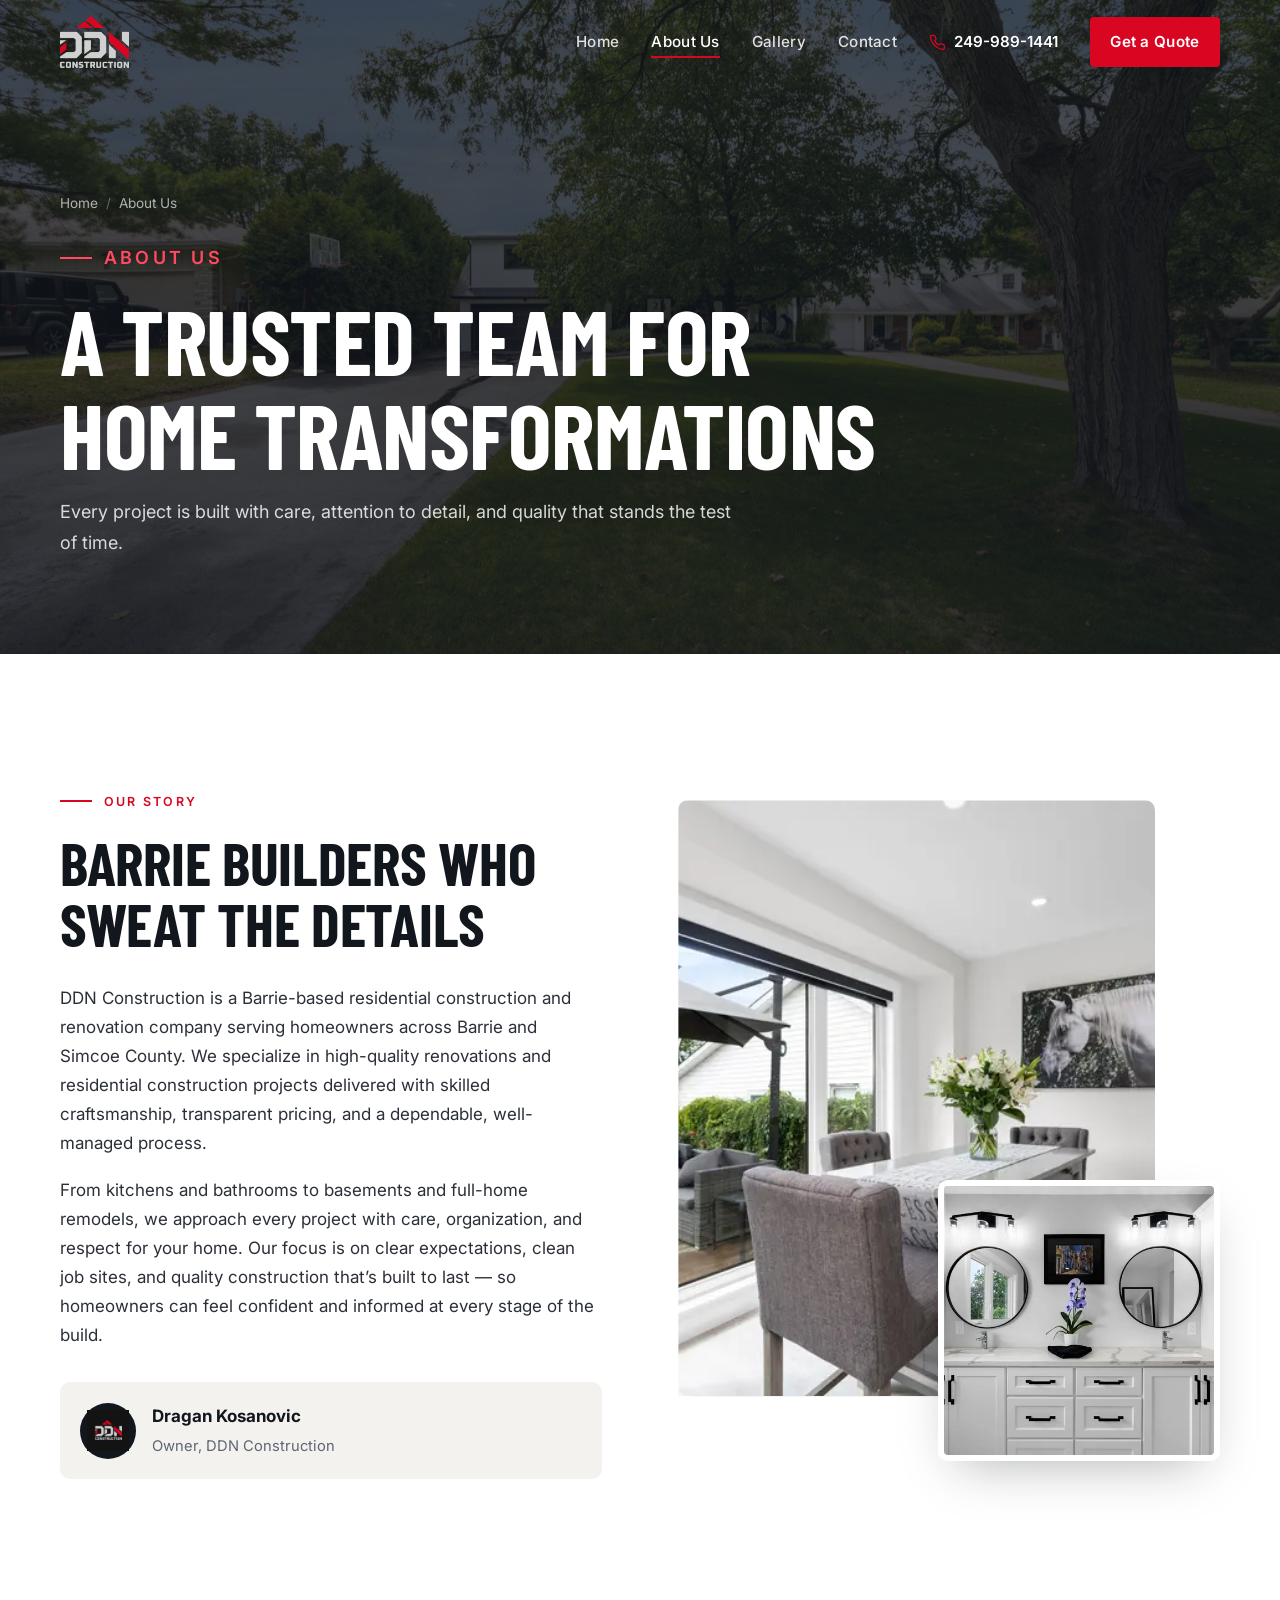
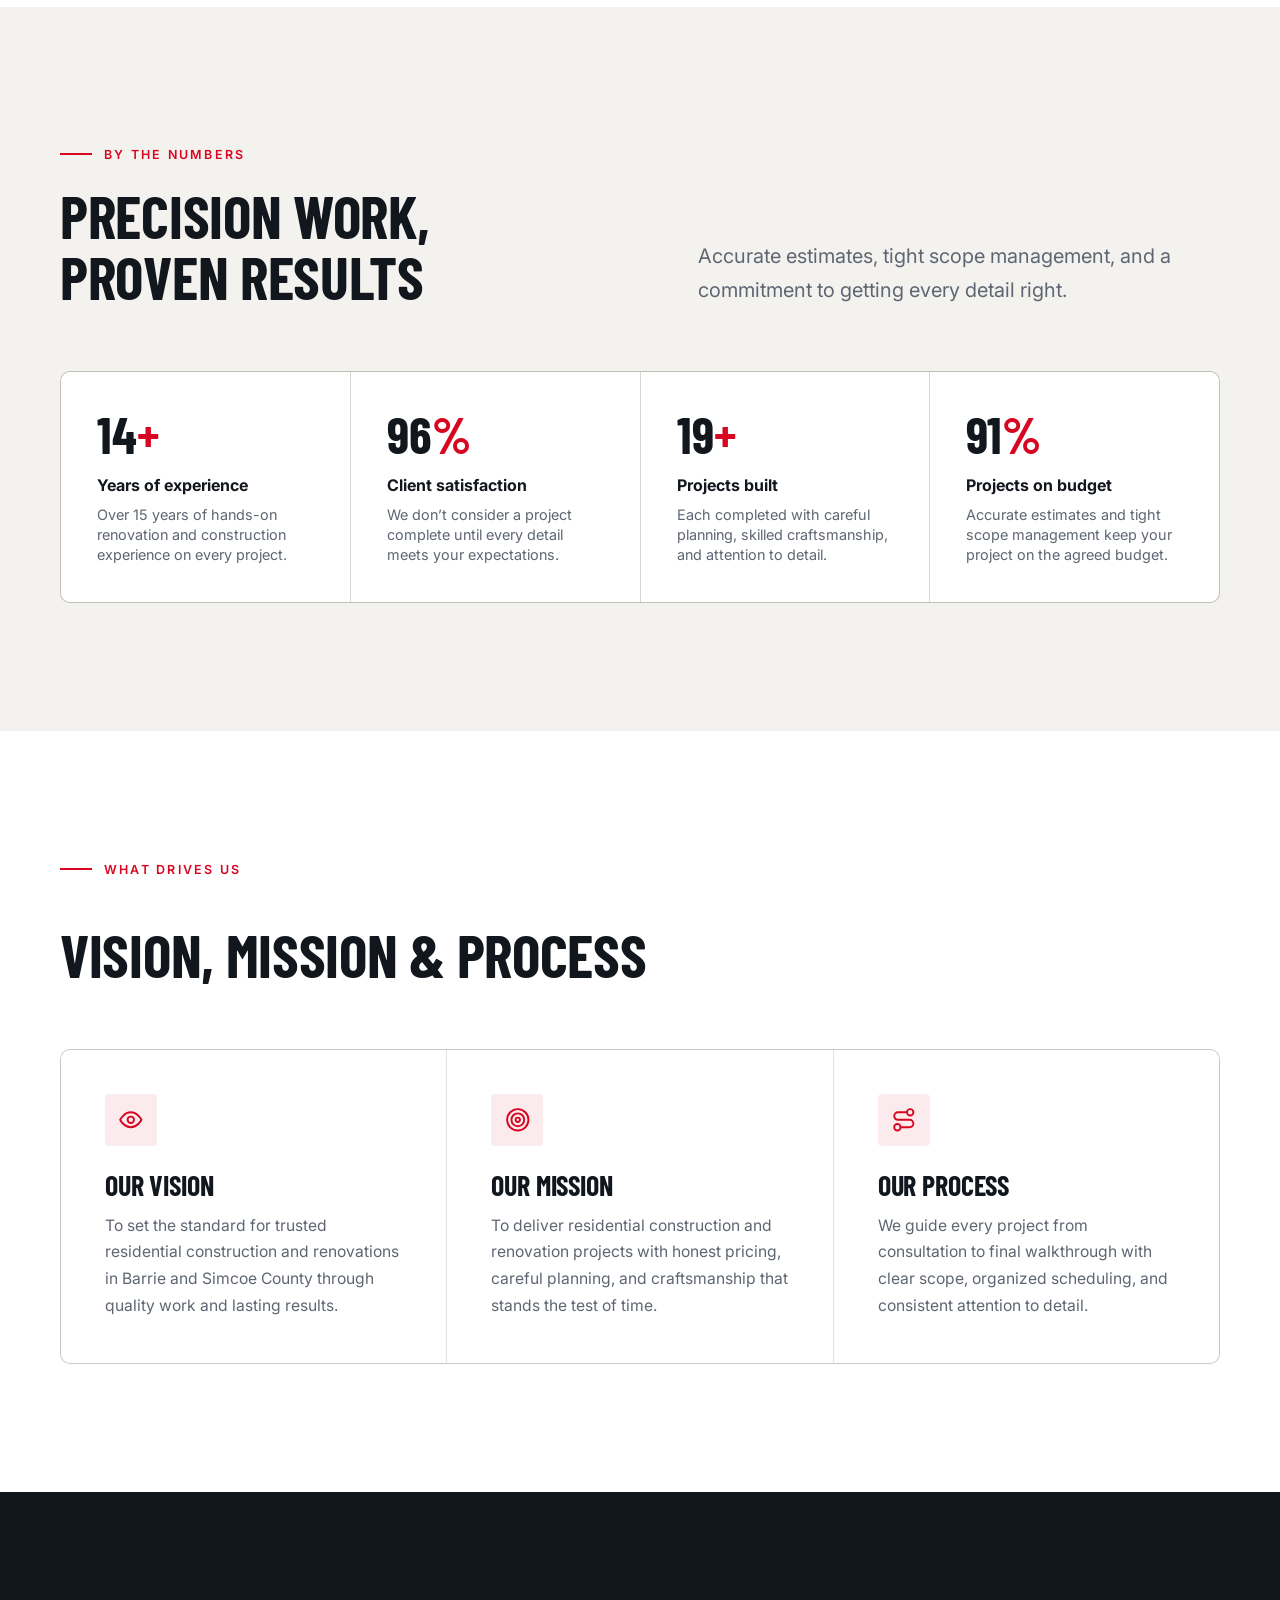
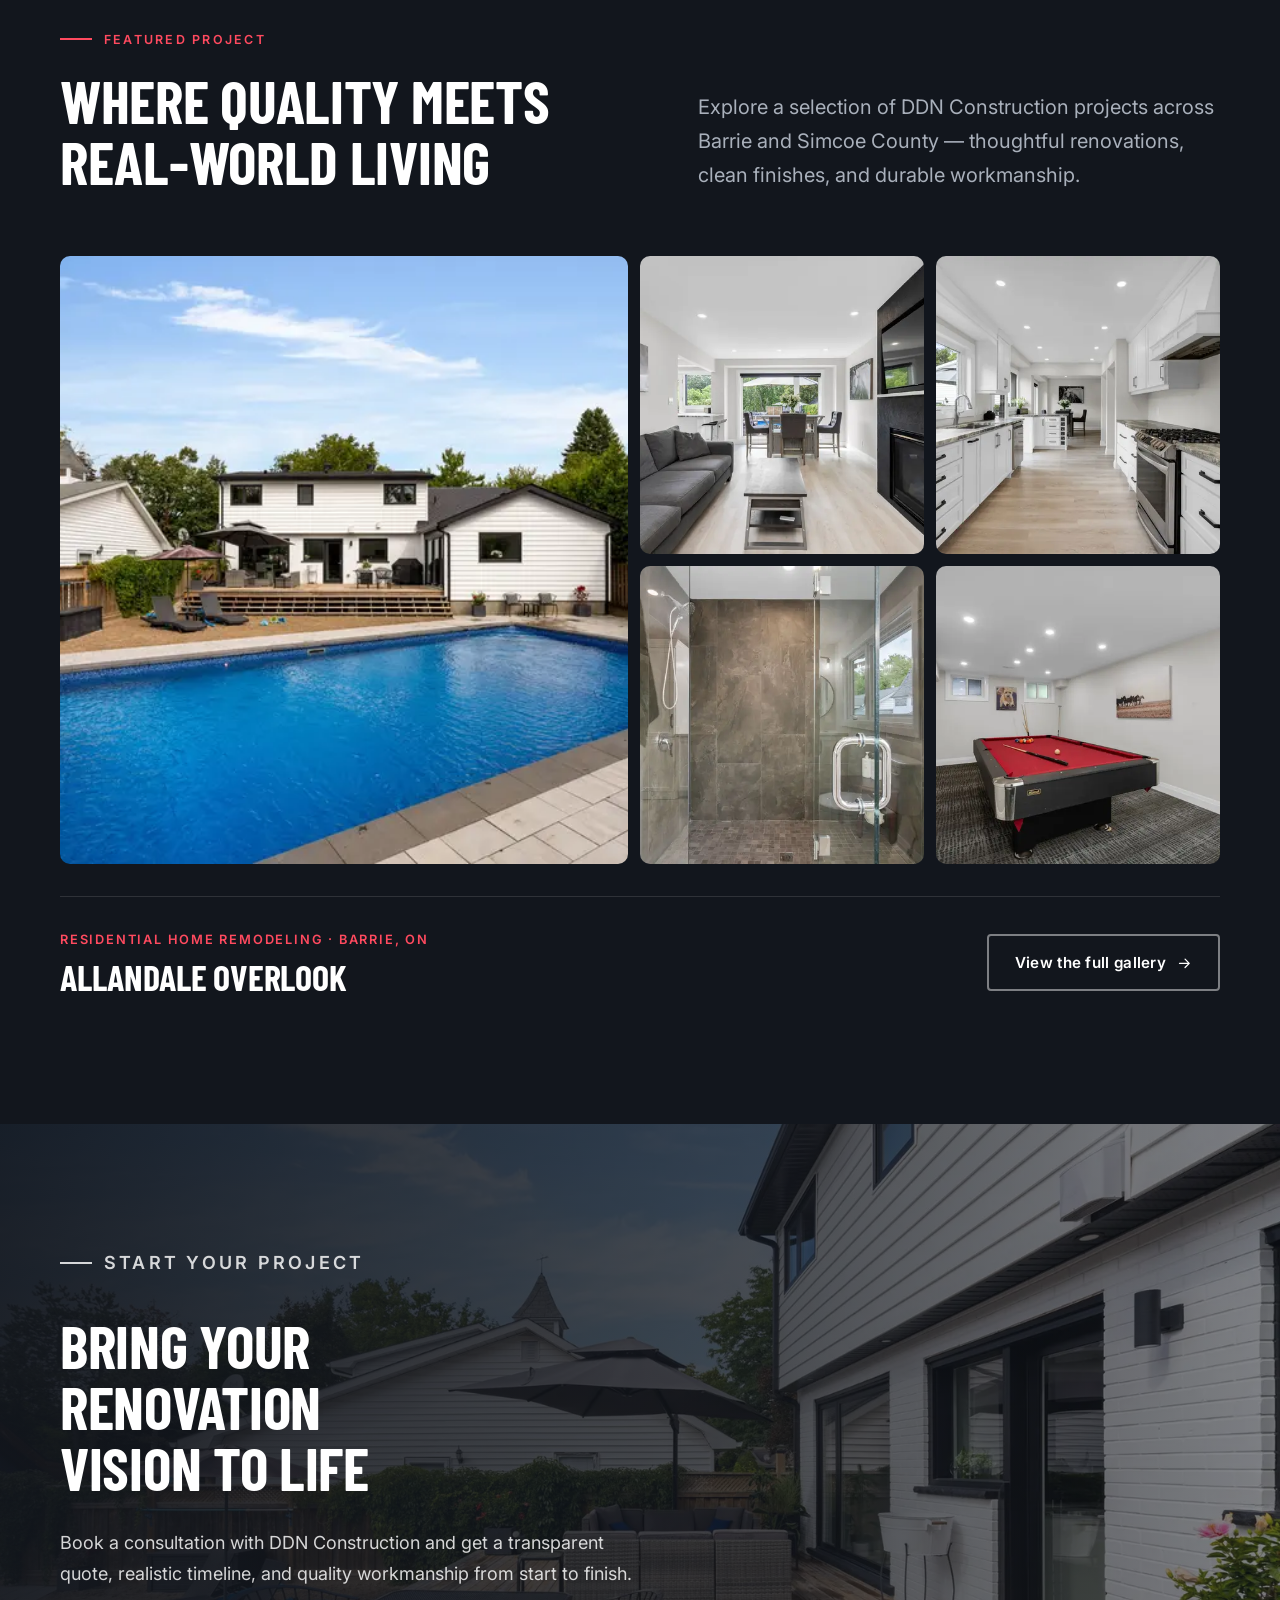
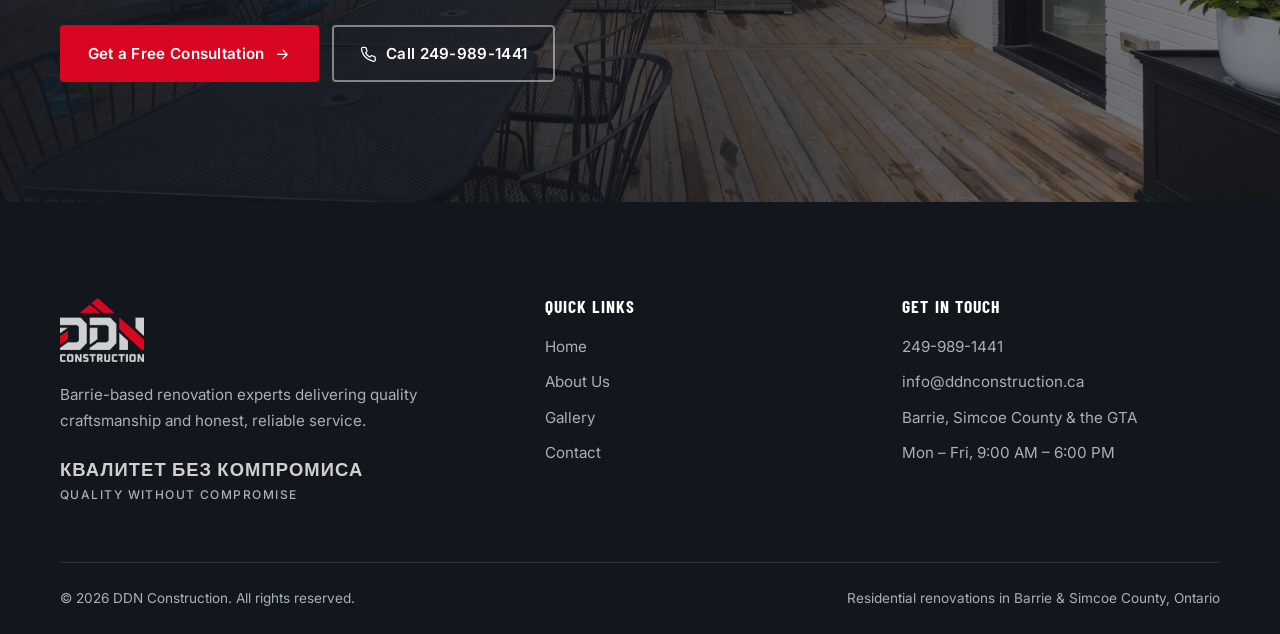
==== commit 2b5ef42a: "Add load-in, scroll and hover animations - Header drop-in and staggered hero/page-hero entrance with" ====
--- a/about-us/index.html
+++ b/about-us/index.html
@@ -22,11 +22,13 @@
 <link rel="preconnect" href="https://fonts.gstatic.com" crossorigin>
 <link rel="stylesheet" href="https://fonts.googleapis.com/css2?family=Barlow+Condensed:wght@600;700&family=Inter:wght@400;500;600;700&display=swap">
 <link rel="stylesheet" href="/assets/css/styles.css">
+<meta name="view-transition" content="same-origin">
 <script src="/assets/js/main.js" defer></script>
 <script type="application/ld+json">{"@context": "https://schema.org", "@type": "GeneralContractor", "name": "DDN Construction", "url": "https://ddnconstruction.ca/", "logo": "https://ddnconstruction.ca/assets/img/logo.png", "image": "https://ddnconstruction.ca/assets/img/og-image.jpg", "description": "Barrie-based renovation and construction company delivering high-quality residential renovations throughout Barrie and Simcoe County.", "telephone": "+1-249-989-1441", "email": "info@ddnconstruction.ca", "address": {"@type": "PostalAddress", "addressLocality": "Barrie", "addressRegion": "ON", "addressCountry": "CA"}, "areaServed": ["Barrie", "Simcoe County", "Greater Toronto Area"], "founder": {"@type": "Person", "name": "Dragan Kosanovic"}, "openingHoursSpecification": [{"@type": "OpeningHoursSpecification", "dayOfWeek": ["Monday", "Tuesday", "Wednesday", "Thursday", "Friday"], "opens": "09:00", "closes": "18:00"}]}</script>
 </head>
 <body>
 <a class="skip-link" href="#main">Skip to content</a>
+<div class="scroll-progress" aria-hidden="true"></div>
 <header class="site-header">
   <div class="container site-header__inner">
     <a class="brand" href="/" aria-label="DDN Construction home">
@@ -68,7 +70,7 @@
         <div><strong>Dragan Kosanovic</strong><span>Owner, DDN Construction</span></div>
       </div>
     </div>
-    <div class="media-stack reveal">
+    <div class="media-stack reveal reveal--media">
       <div class="media-stack__main"><img src="/assets/img/projects/allandale-15-lg.webp" srcset="/assets/img/projects/allandale-15-sm.webp 720w, /assets/img/projects/allandale-15-lg.webp 1600w" sizes="(min-width: 960px) 50vw, 100vw" width="1600" height="1066" alt="Open-concept dining area opening onto the backyard" loading="lazy" decoding="async"></div>
       <div class="media-stack__inset"><img src="/assets/img/projects/allandale-31-sm.webp" srcset="/assets/img/projects/allandale-31-sm.webp 720w, /assets/img/projects/allandale-31-lg.webp 1600w" sizes="(min-width: 960px) 25vw, 50vw" width="720" height="480" alt="Double vanity bathroom with round mirrors" loading="lazy" decoding="async"></div>
     </div>
@@ -84,7 +86,7 @@
       </div>
       <p class="lede">Accurate estimates, tight scope management, and a commitment to getting every detail right.</p>
     </div>
-    <div class="stats count-group reveal">
+    <div class="stats count-group stagger">
       <div><div class="stat__num"><span data-count="15">15</span><span class="unit">+</span></div><div class="stat__title">Years of experience</div><div class="stat__label">Over 15 years of hands-on renovation and construction experience on every project.</div></div>
       <div><div class="stat__num"><span data-count="100">100</span><span class="unit">%</span></div><div class="stat__title">Client satisfaction</div><div class="stat__label">We don’t consider a project complete until every detail meets your expectations.</div></div>
       <div><div class="stat__num"><span data-count="20">20</span><span class="unit">+</span></div><div class="stat__title">Projects built</div><div class="stat__label">Each completed with careful planning, skilled craftsmanship, and attention to detail.</div></div>
@@ -99,7 +101,7 @@
       <p class="eyebrow">What drives us</p>
       <h2 id="values-title">Vision, mission &amp; process</h2>
     </div>
-    <div class="values values--light reveal">
+    <div class="values values--light stagger">
       <div class="value"><div class="value__icon"><svg viewBox="0 0 24 24" fill="none" stroke="currentColor" stroke-width="1.8" stroke-linecap="round" stroke-linejoin="round" aria-hidden="true"><path d="M2 12s3.5-7 10-7 10 7 10 7-3.5 7-10 7S2 12 2 12Z"/><circle cx="12" cy="12" r="3"/></svg></div><h3>Our vision</h3><p>To set the standard for trusted residential construction and renovations in Barrie and Simcoe County through quality work and lasting results.</p></div>
       <div class="value"><div class="value__icon"><svg viewBox="0 0 24 24" fill="none" stroke="currentColor" stroke-width="1.8" stroke-linecap="round" stroke-linejoin="round" aria-hidden="true"><circle cx="12" cy="12" r="10"/><circle cx="12" cy="12" r="6"/><circle cx="12" cy="12" r="2"/></svg></div><h3>Our mission</h3><p>To deliver residential construction and renovation projects with honest pricing, careful planning, and craftsmanship that stands the test of time.</p></div>
       <div class="value"><div class="value__icon"><svg viewBox="0 0 24 24" fill="none" stroke="currentColor" stroke-width="1.8" stroke-linecap="round" stroke-linejoin="round" aria-hidden="true"><circle cx="6" cy="19" r="3"/><path d="M9 19h8.5a3.5 3.5 0 0 0 0-7h-11a3.5 3.5 0 0 1 0-7H15"/><circle cx="18" cy="5" r="3"/></svg></div><h3>Our process</h3><p>We guide every project from consultation to final walkthrough with clear scope, organized scheduling, and consistent attention to detail.</p></div>
@@ -116,7 +118,7 @@
       </div>
       <p class="lede">Explore a selection of DDN Construction projects across Barrie and Simcoe County — thoughtful renovations, clean finishes, and durable workmanship.</p>
     </div>
-    <div class="project-mosaic reveal">
+    <div class="project-mosaic stagger">
       <a href="/assets/img/projects/allandale-47-lg.webp" data-lightbox="featured" data-caption="Allandale Overlook — Backyard deck and in-ground pool"><img src="/assets/img/projects/allandale-47-lg.webp" srcset="/assets/img/projects/allandale-47-sm.webp 720w, /assets/img/projects/allandale-47-lg.webp 1600w" sizes="(min-width: 900px) 50vw, 100vw" width="1600" height="1066" alt="Backyard deck and in-ground pool" loading="lazy" decoding="async"></a>
       <a href="/assets/img/projects/allandale-12-lg.webp" data-lightbox="featured" data-caption="Allandale Overlook — Open living room with modern fireplace wall"><img src="/assets/img/projects/allandale-12-sm.webp" srcset="/assets/img/projects/allandale-12-sm.webp 720w, /assets/img/projects/allandale-12-lg.webp 1600w" sizes="(min-width: 900px) 25vw, 50vw" width="720" height="480" alt="Open living room with modern fireplace wall" loading="lazy" decoding="async"></a>
       <a href="/assets/img/projects/allandale-19-lg.webp" data-lightbox="featured" data-caption="Allandale Overlook — Renovated white kitchen with stainless appliances"><img src="/assets/img/projects/allandale-19-sm.webp" srcset="/assets/img/projects/allandale-19-sm.webp 720w, /assets/img/projects/allandale-19-lg.webp 1600w" sizes="(min-width: 900px) 25vw, 50vw" width="720" height="480" alt="Renovated white kitchen with stainless appliances" loading="lazy" decoding="async"></a>
--- a/assets/css/styles.css
+++ b/assets/css/styles.css
@@ -112,7 +112,7 @@
   min-height: 3.25rem; padding: 0.85rem 1.6rem;
   background: var(--bg); color: var(--fg); border: 2px solid var(--bd); border-radius: var(--radius);
   font-weight: 600; font-size: 0.95rem; letter-spacing: 0.02em; text-decoration: none; cursor: pointer;
-  transition: background-color .25s var(--ease), color .25s var(--ease), border-color .25s var(--ease), transform .25s var(--ease);
+  transition: background-color .25s var(--ease), color .25s var(--ease), border-color .25s var(--ease), transform .25s var(--ease), box-shadow .25s var(--ease);
 }
 .btn:hover { --bg: var(--red-dark); --bd: var(--red-dark); }
 .btn:active { transform: translateY(1px); }
@@ -467,7 +467,6 @@
   content: ""; position: absolute; inset: 0; background: rgba(18,22,29,0); transition: background .3s;
 }
 .gallery__item a:hover img { transform: scale(1.04); }
-.gallery__item a:hover::after { background: rgba(18,22,29,.15); }
 
 /* Lightbox */
 .lightbox {
@@ -543,8 +542,209 @@
 .message-page p { max-width: 34rem; margin-inline: auto; margin-bottom: 2rem; font-size: 1.1rem; }
 .message-page .btn-row { justify-content: center; }
 
-/* ---------- Reveal on scroll ---------- */
-.reveal { opacity: 0; transform: translateY(24px); transition: opacity .9s var(--ease), transform .9s var(--ease); }
+/* ==========================================================================
+   Motion
+   ========================================================================== */
+
+/* Cross-page fade (supported browsers; others just navigate normally) */
+@view-transition { navigation: auto; }
+::view-transition-old(root) { animation: vt-out .35s var(--ease) both; }
+::view-transition-new(root) { animation: vt-in .5s var(--ease) both; }
+@keyframes vt-out { to { opacity: 0; transform: translateY(-12px); } }
+@keyframes vt-in { from { opacity: 0; transform: translateY(16px); } }
+
+/* Scroll progress bar */
+.scroll-progress {
+  position: fixed; top: 0; left: 0; right: 0; height: 3px; z-index: 150; pointer-events: none;
+  background: linear-gradient(90deg, var(--red), #ff4a5f);
+  transform-origin: 0 50%; transform: scaleX(var(--progress, 0));
+}
+
+/* Header drops in on load */
+.site-header { animation: header-in .9s var(--ease) both; }
+@keyframes header-in { from { transform: translateY(-100%); opacity: 0; } }
+
+/* Hero load-in sequence */
+@keyframes rise { from { opacity: 0; transform: translateY(32px); } to { opacity: 1; transform: none; } }
+@keyframes line-grow { from { width: 0; } }
+.hero__content > .eyebrow, .hero h1, .hero__lede, .hero__content > .btn-row,
+.page-hero .container > * { animation: rise 1s var(--ease) both; }
+.hero__content > .eyebrow, .page-hero .breadcrumb { animation-delay: .25s; }
+.hero h1, .page-hero .eyebrow { animation-delay: .4s; }
+.hero__lede, .page-hero h1 { animation-delay: .6s; }
+.hero__content > .btn-row, .page-hero h1 + p { animation-delay: .8s; }
+.hero .eyebrow::before, .page-hero .eyebrow::before { animation: line-grow .8s var(--ease) .7s both; }
+.hero h1 .accent { display: inline-block; background: linear-gradient(transparent 88%, rgba(216,6,33,.55) 88%) no-repeat 0 0 / 0% 100%; animation: underline-in 1s var(--ease) 1.3s forwards; }
+@keyframes underline-in { to { background-size: 100% 100%; } }
+.page-hero__media img { animation: hero-zoom 14s var(--ease) both; }
+
+/* Hero parallax (JS sets --parallax) */
+.hero__media { transform: translate3d(0, var(--parallax, 0px), 0); will-change: transform; }
+
+/* Scroll cue */
+.scroll-cue {
+  position: absolute; left: 50%; bottom: 1.5rem; z-index: 2; width: 26px; height: 42px; margin-left: -13px;
+  border: 2px solid rgba(255,255,255,.55); border-radius: 14px; animation: rise 1s var(--ease) 1.4s both;
+}
+.scroll-cue span { position: absolute; left: 50%; top: 8px; width: 4px; height: 8px; margin-left: -2px; border-radius: 2px; background: #fff; animation: scroll-dot 1.8s ease-in-out infinite; }
+@keyframes scroll-dot { 0% { opacity: 0; transform: translateY(0); } 30% { opacity: 1; } 80%, 100% { opacity: 0; transform: translateY(14px); } }
+.scroll-cue:hover { border-color: #fff; }
+@media (max-width: 760px), (max-height: 700px) { .scroll-cue { display: none; } }
+
+/* ---------- Scroll reveals ---------- */
+.reveal { opacity: 0; transform: translateY(36px); transition: opacity 1s var(--ease), transform 1s var(--ease); }
+.reveal--right { transform: translateX(48px); }
 .reveal.is-visible { opacity: 1; transform: none; }
-.no-js .reveal { opacity: 1; transform: none; }
-@media (prefers-reduced-motion: reduce) { .reveal { opacity: 1; transform: none; transition: none; } }
+
+/* Eyebrow line draws in */
+.reveal .eyebrow::before { width: 0; transition: width .8s var(--ease) .3s; }
+.reveal.is-visible .eyebrow::before { width: 2rem; }
+
+/* Image wipe */
+.reveal--media, .reveal--clip { opacity: 1; transform: none; }
+.reveal--media .media-stack__main, .reveal--clip { clip-path: inset(0 0 100% 0); transition: clip-path 1.3s var(--ease); }
+.reveal--media .media-stack__main img, .reveal--clip img { transform: scale(1.2); transition: transform 1.6s var(--ease); }
+.reveal--media .media-stack__inset { opacity: 0; transform: translate(30px, 30px); transition: opacity 1s var(--ease) .5s, transform 1s var(--ease) .5s; }
+.reveal--media .media-stack__badge { opacity: 0; transform: scale(.6) rotate(-8deg); transition: opacity .6s var(--ease) .9s, transform .8s cubic-bezier(.34,1.56,.64,1) .9s; }
+.reveal--media.is-visible .media-stack__main, .reveal--clip.is-visible { clip-path: inset(0 0 0 0); }
+.reveal--media.is-visible .media-stack__main img, .reveal--clip.is-visible img { transform: none; }
+.reveal--media.is-visible .media-stack__inset { opacity: 1; transform: none; }
+.reveal--media.is-visible .media-stack__badge { opacity: 1; transform: none; animation: float 5s ease-in-out 2s infinite; }
+@keyframes float { 50% { transform: translateY(-8px); } }
+
+/* Staggered children (JS sets --i on each child, then marks them done so hover transitions take over) */
+.stagger:not(.stagger-done) > :not(.item-done) {
+  opacity: 0; transform: translateY(28px);
+  transition: opacity .8s var(--ease), transform .8s var(--ease);
+  transition-delay: calc(var(--i, 0) * 90ms);
+}
+.stagger.is-visible:not(.stagger-done) > *, .stagger > .is-visible:not(.item-done) { opacity: 1; transform: none; }
+.stars.stagger:not(.stagger-done) > :not(.item-done) { transform: scale(0) rotate(-45deg); transition: transform .5s cubic-bezier(.34,1.56,.64,1), opacity .3s; transition-delay: calc(.3s + var(--i, 0) * 80ms); }
+.stars.stagger.is-visible:not(.stagger-done) > * { transform: none; }
+.project-mosaic.stagger:not(.stagger-done) > :not(.item-done) { transform: scale(.94); }
+.project-mosaic.stagger.is-visible:not(.stagger-done) > * { transform: none; }
+
+/* Images fade in as they load */
+img.img-fade { opacity: 0; transition: opacity .6s var(--ease), transform .7s var(--ease); }
+img.img-fade.is-loaded { opacity: 1; }
+
+/* ---------- Hover effects ---------- */
+/* Button shine sweep */
+.btn { position: relative; overflow: hidden; isolation: isolate; }
+.btn::before {
+  content: ""; position: absolute; inset: 0; z-index: -1; pointer-events: none;
+  background: linear-gradient(110deg, transparent 30%, rgba(255,255,255,.28) 50%, transparent 70%);
+  transform: translateX(-120%); transition: transform .8s var(--ease);
+}
+.btn:hover::before { transform: translateX(120%); }
+.btn:hover { transform: translateY(-2px); box-shadow: 0 12px 24px -12px rgba(216,6,33,.65); }
+.btn--ghost:hover, .btn--outline:hover { box-shadow: 0 12px 24px -12px rgba(0,0,0,.5); }
+
+/* Phone icon wiggle */
+.nav__phone:hover svg, .btn:hover svg[viewBox] { animation: none; }
+.nav__phone:hover svg { animation: ring .6s ease-in-out; }
+@keyframes ring { 20%, 60% { transform: rotate(-14deg); } 40%, 80% { transform: rotate(14deg); } }
+
+/* Logo */
+.brand img { transition: height .35s var(--ease), transform .4s var(--ease); }
+.brand:hover img { transform: scale(1.05); }
+
+/* Link arrow underline */
+.link-arrow { border-bottom: 0; background: linear-gradient(var(--red), var(--red)) no-repeat 0 100% / 100% 2px; transition: background-size .4s var(--ease); }
+.link-arrow:hover { background-size: 40% 2px; }
+
+/* Service cards */
+.service { transition: transform .5s var(--ease), box-shadow .5s var(--ease); }
+.service:hover { transform: translateY(-8px); box-shadow: 0 30px 50px -25px rgba(18,22,29,.6); }
+.service::after { content: ""; position: absolute; left: 0; bottom: 0; height: 4px; width: 100%; background: var(--red); transform: scaleX(0); transform-origin: left; transition: transform .5s var(--ease); }
+.service:hover::after { transform: scaleX(1); }
+.service h3 { transition: transform .5s var(--ease); }
+.service p { transition: transform .5s var(--ease), color .3s; }
+.service:hover h3, .service:hover p { transform: translateY(-4px); }
+.service:hover::before { background: linear-gradient(180deg, rgba(18,22,29,.1) 0%, rgba(18,22,29,.95) 100%); }
+
+/* Value cards */
+.value { position: relative; transition: background-color .4s var(--ease), transform .4s var(--ease); }
+.value::before { content: ""; position: absolute; left: 0; top: 0; width: 100%; height: 3px; background: var(--red); transform: scaleX(0); transform-origin: left; transition: transform .5s var(--ease); }
+.value:hover::before { transform: scaleX(1); }
+.value:hover { background: var(--ink-2); }
+.values--light .value:hover { background: var(--stone); }
+.value__icon { transition: transform .5s cubic-bezier(.34,1.56,.64,1), background-color .3s, color .3s; }
+.value:hover .value__icon { transform: translateY(-4px) rotate(-8deg); background: var(--red); color: #fff; }
+
+/* Process steps */
+.process li::after { content: ""; position: absolute; left: 0; top: -2px; height: 2px; width: 100%; background: var(--red); transform: scaleX(0); transform-origin: left; transition: transform .6s var(--ease); }
+.process li:hover::after { transform: scaleX(1); }
+.process li::before { transition: background-color .3s, transform .4s cubic-bezier(.34,1.56,.64,1); }
+.process li:hover::before { background: var(--ink); transform: translateY(-50%) scale(1.12); }
+.process h3 { transition: color .3s, transform .4s var(--ease); }
+.process li:hover h3 { color: var(--red); transform: translateX(4px); }
+
+/* Project mosaic + gallery: overlay with zoom icon */
+.project-mosaic a::after, .gallery__item a::after {
+  content: ""; position: absolute; inset: 0; pointer-events: none;
+  background: rgba(18,22,29,.35) url("data:image/svg+xml,%3Csvg xmlns='http://www.w3.org/2000/svg' viewBox='0 0 24 24' fill='none' stroke='white' stroke-width='1.8' stroke-linecap='round'%3E%3Ccircle cx='11' cy='11' r='7'/%3E%3Cpath d='m20 20-3.5-3.5M11 8v6M8 11h6'/%3E%3C/svg%3E") center / 2.75rem no-repeat;
+  opacity: 0; transition: opacity .35s var(--ease), background-size .45s var(--ease);
+}
+.project-mosaic a:hover::after, .gallery__item a:hover::after { opacity: 1; background-size: 3.25rem; }
+.project-mosaic a:hover img { transform: scale(1.08); }
+.gallery__item a { transition: transform .5s var(--ease), box-shadow .5s var(--ease); }
+.gallery__item a:hover { transform: translateY(-4px); box-shadow: 0 20px 40px -20px rgba(18,22,29,.5); }
+
+/* Testimonial */
+.testimonial__media img { transition: transform 1s var(--ease); }
+.testimonial__media:hover img { transform: scale(1.04); }
+.testimonial__avatar { transition: transform .5s cubic-bezier(.34,1.56,.64,1), background-color .3s; }
+.testimonial__who:hover .testimonial__avatar { transform: rotate(-10deg) scale(1.1); background: var(--red); }
+
+/* Contact details */
+.contact-list li { transition: transform .4s var(--ease); }
+.contact-list li:hover { transform: translateX(6px); }
+.contact-list__icon { transition: background-color .3s, transform .5s cubic-bezier(.34,1.56,.64,1); }
+.contact-list li:hover .contact-list__icon { background: var(--red); transform: rotate(-8deg) scale(1.08); }
+
+/* Form fields */
+.field label { transition: color .2s; }
+.field:focus-within label { color: var(--red); }
+.form-card { transition: box-shadow .5s var(--ease), transform .5s var(--ease); }
+.form-card:focus-within { box-shadow: 0 40px 90px -40px rgba(18,22,29,.6); transform: translateY(-3px); }
+
+/* Stats */
+.stats > div { transition: background-color .3s, transform .4s var(--ease); }
+.stats > div:hover { background: var(--stone); }
+.stat__num .unit { display: inline-block; transition: transform .4s cubic-bezier(.34,1.56,.64,1); }
+.stats > div:hover .unit, .hero__stats > div:hover .unit { transform: scale(1.3) rotate(-6deg); }
+
+/* FAQ */
+.faq details { transition: border-color .2s, box-shadow .3s, transform .3s var(--ease); }
+.faq details:hover { box-shadow: 0 12px 30px -20px rgba(18,22,29,.4); transform: translateY(-2px); }
+.faq details[open] p { animation: rise .5s var(--ease) both; }
+.faq summary { transition: color .2s; }
+.faq summary:hover { color: var(--red); }
+
+/* Filters */
+.filter:active { transform: scale(.95); }
+.filter { transition: all .25s var(--ease), transform .15s; }
+
+/* Footer links */
+.site-footer ul a { display: inline-block; transition: color .2s, transform .3s var(--ease); }
+.site-footer ul a:hover { transform: translateX(5px); }
+
+/* Lightbox image swap */
+.lightbox__stage img { transition: opacity .25s var(--ease), transform .35s var(--ease); }
+.lightbox__stage img.is-swapping { opacity: 0; transform: scale(.97); }
+.lightbox.is-open .lightbox__stage img { animation: lb-in .45s var(--ease); }
+@keyframes lb-in { from { opacity: 0; transform: scale(.94); } }
+
+/* ---------- Fallbacks ---------- */
+.no-js .reveal, .no-js .stagger > *, .no-js .stagger:not(.stagger-done) > :not(.item-done), .no-js img.img-fade { opacity: 1; transform: none; }
+.no-js .reveal--media .media-stack__main, .no-js .reveal--clip { clip-path: none; }
+.no-js .reveal--media .media-stack__inset, .no-js .reveal--media .media-stack__badge { opacity: 1; transform: none; }
+
+@media (prefers-reduced-motion: reduce) {
+  *, *::before, *::after { animation-duration: .01ms !important; animation-iteration-count: 1 !important; transition-duration: .01ms !important; transition-delay: 0s !important; }
+  .reveal, .stagger > *, .stagger:not(.stagger-done) > :not(.item-done), img.img-fade, .reveal--media .media-stack__inset, .reveal--media .media-stack__badge { opacity: 1 !important; transform: none !important; }
+  .reveal--media .media-stack__main, .reveal--clip { clip-path: none !important; }
+  .hero__media { transform: none !important; }
+  .scroll-cue span { animation: none !important; }
+}
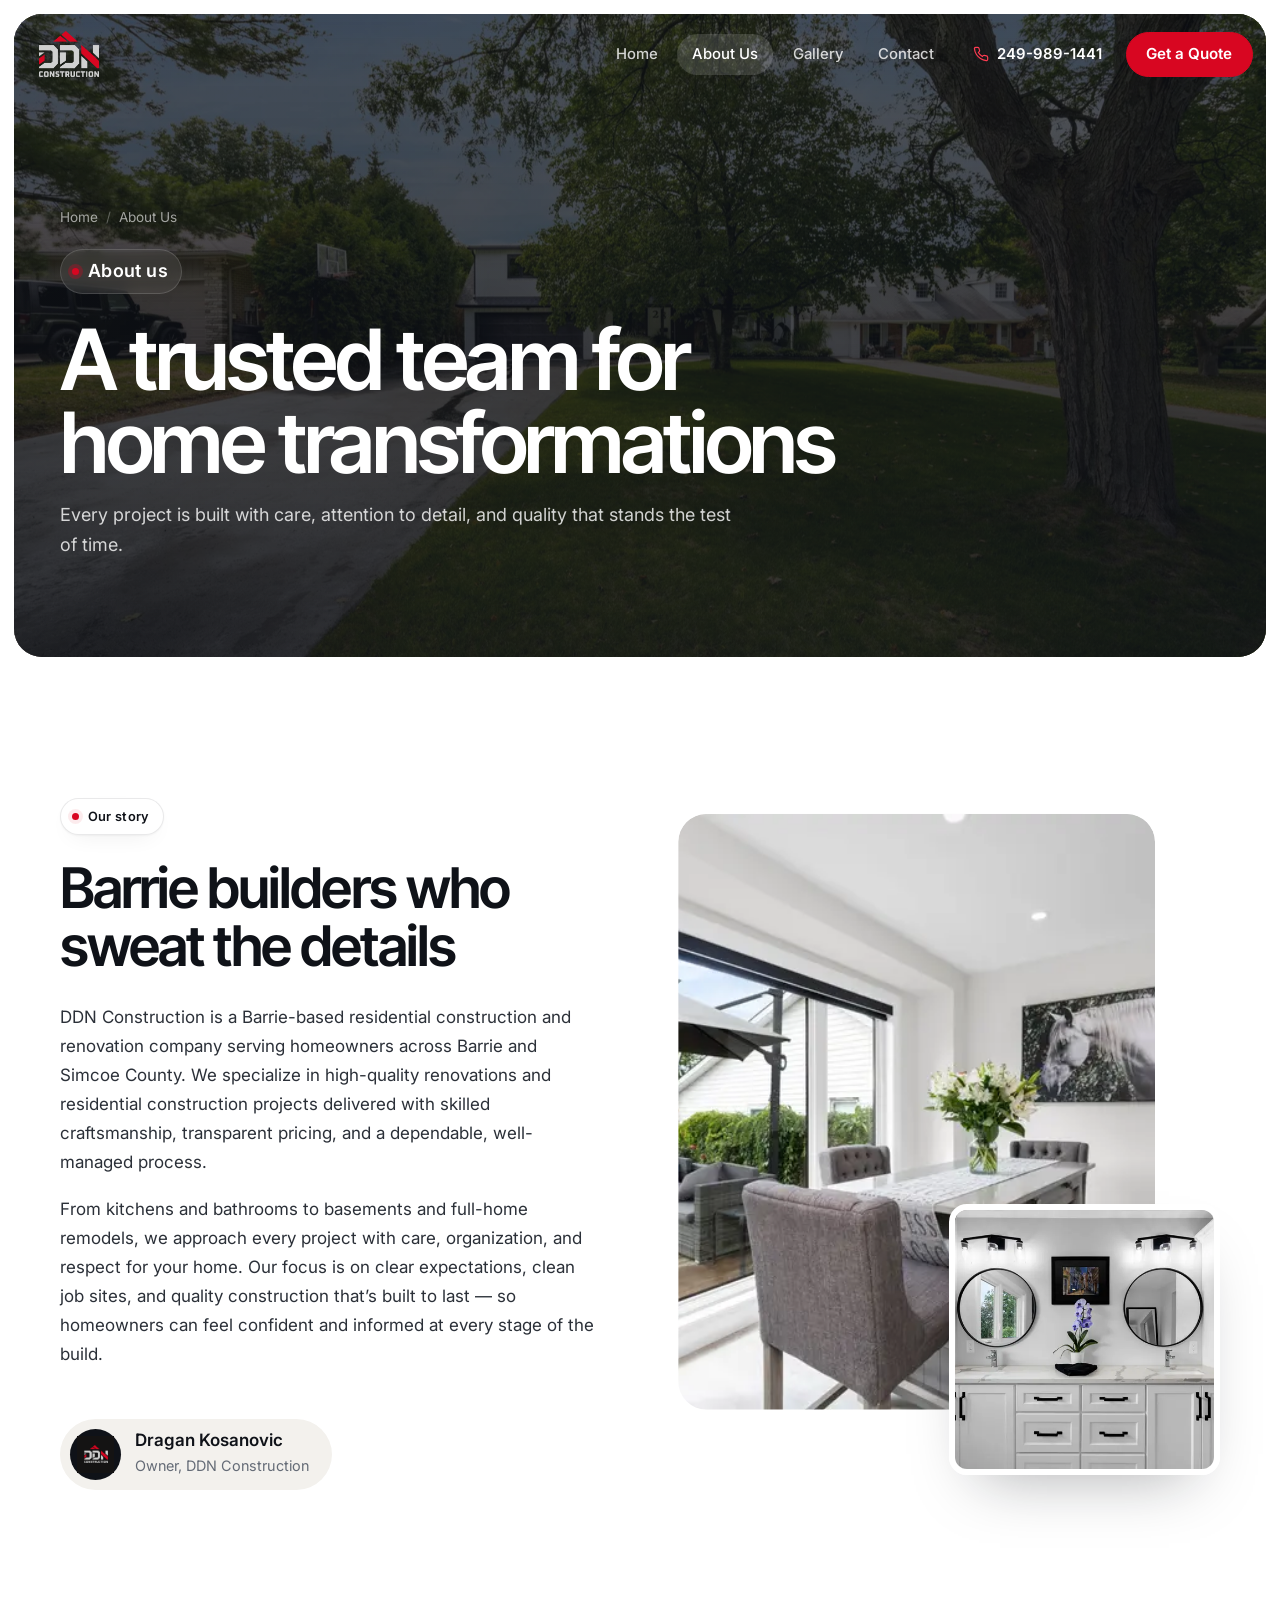
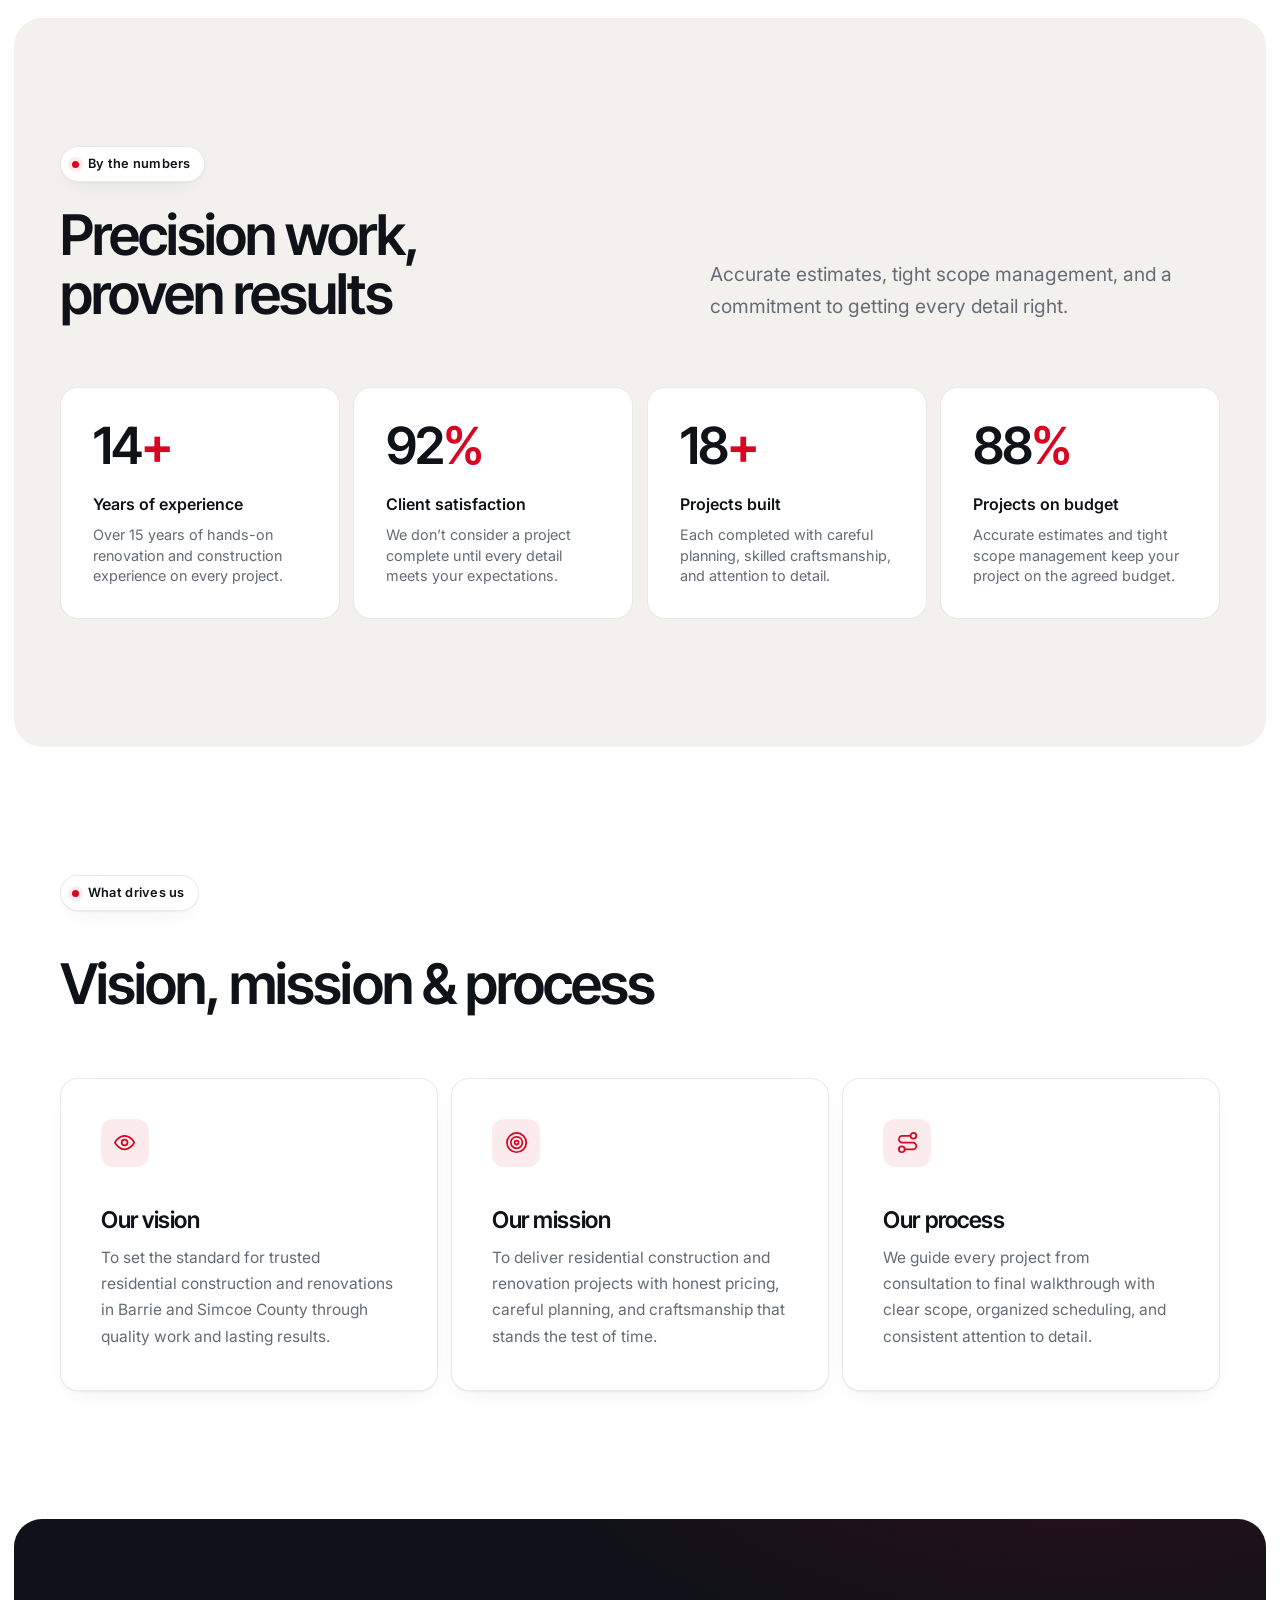
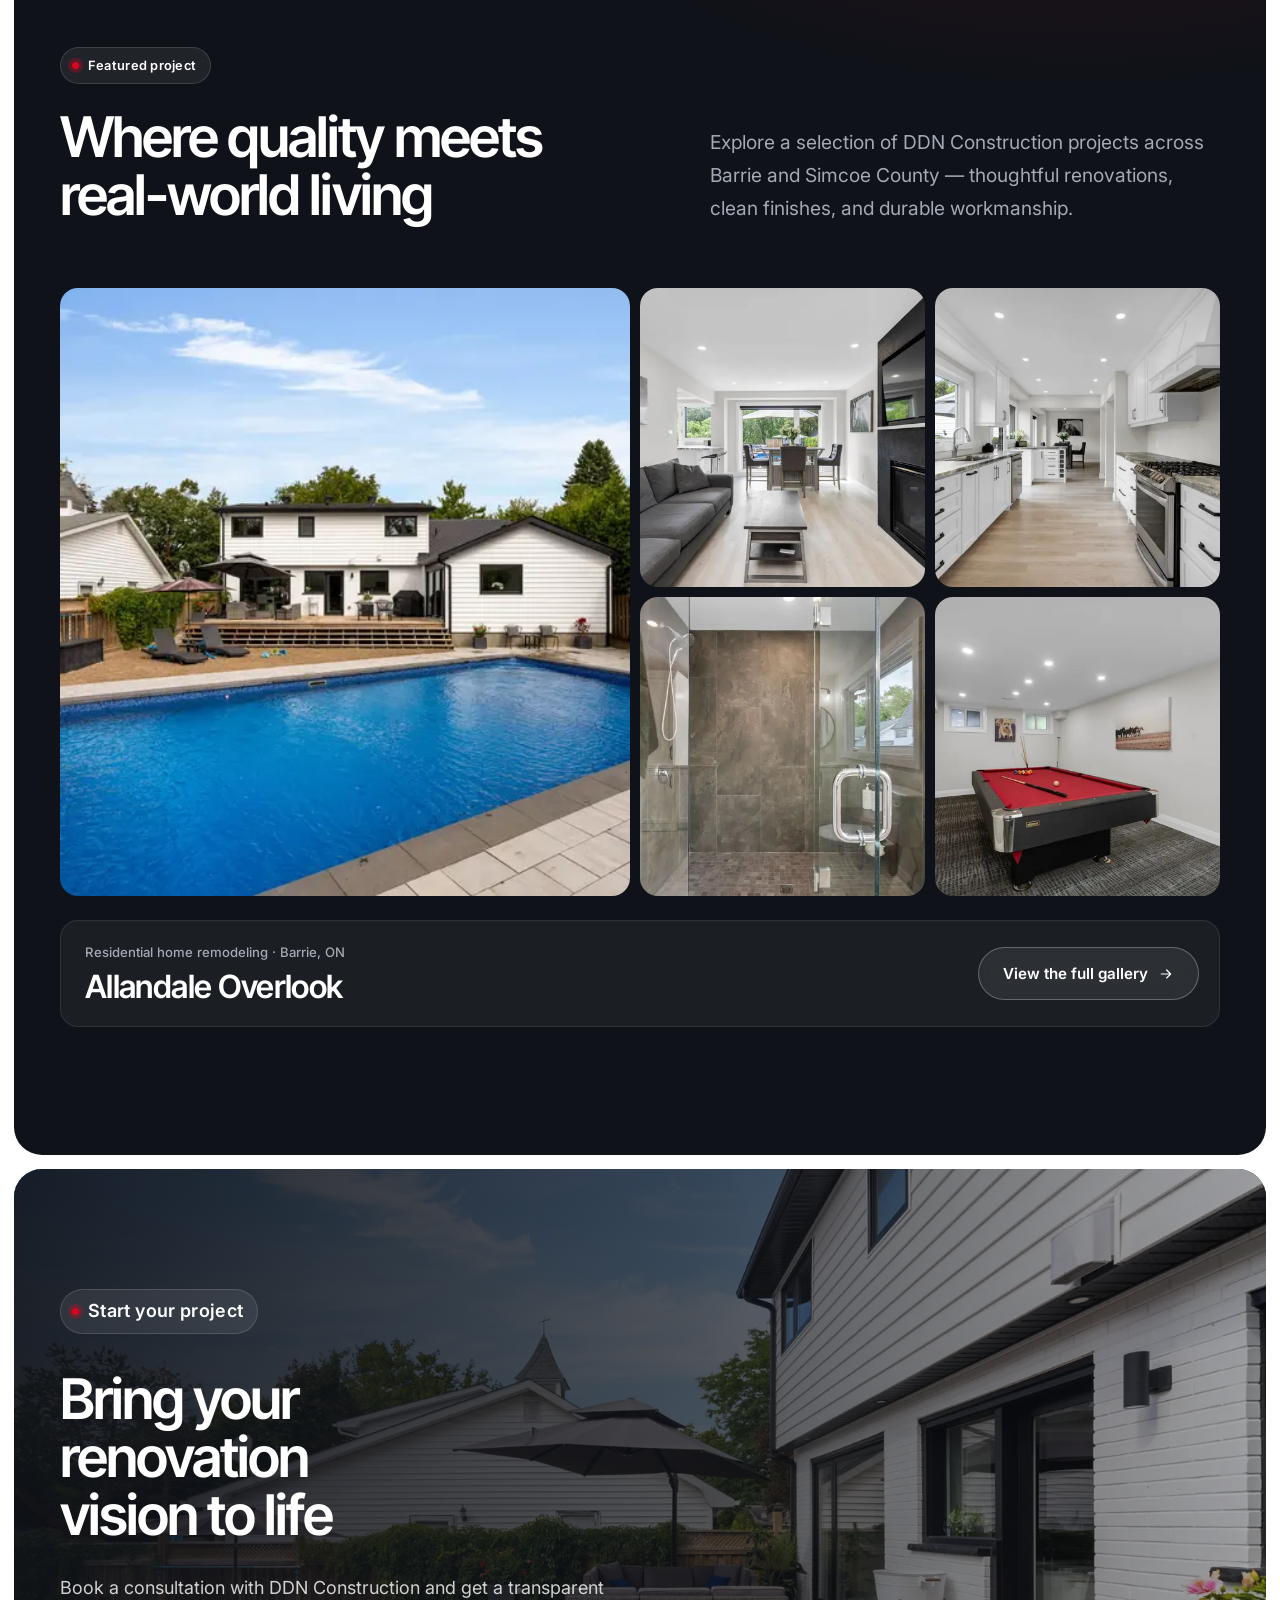
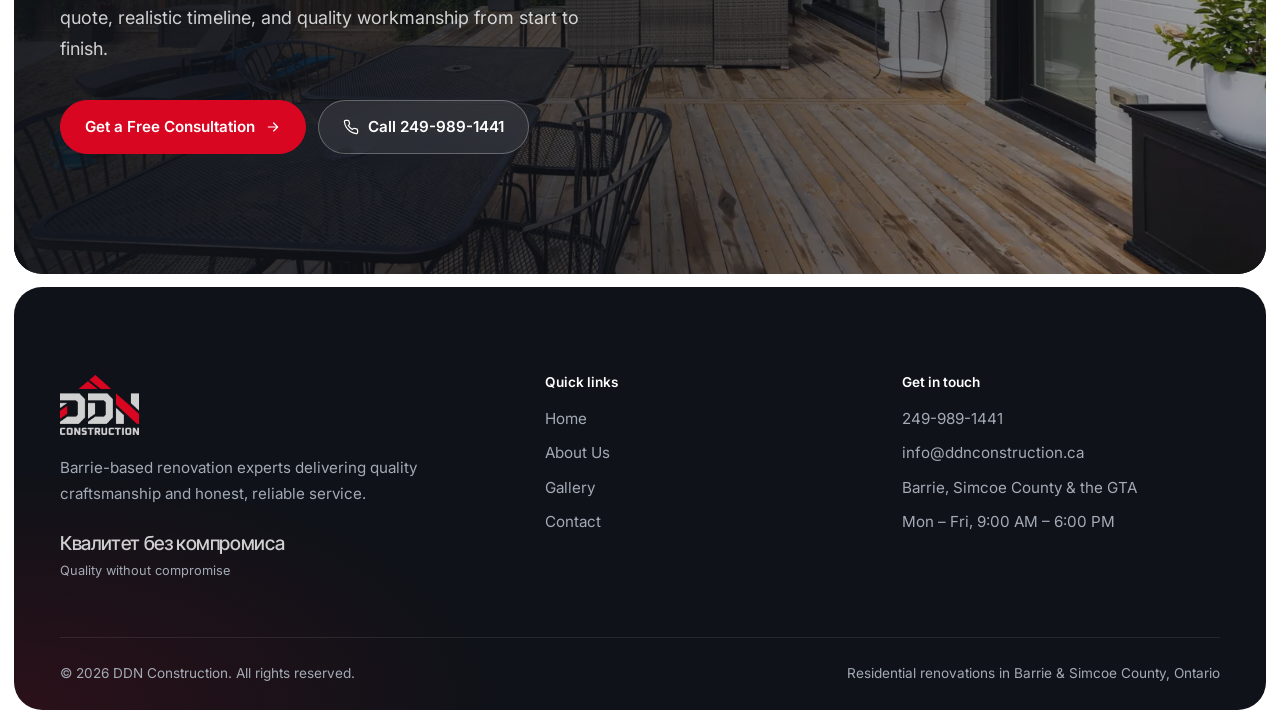
==== commit 37450f60: "Modernize the design and fix invisible contact icons - Contact icons were dark-on-dark until hovered" ====
--- a/about-us/index.html
+++ b/about-us/index.html
@@ -20,7 +20,7 @@
 <link rel="apple-touch-icon" href="/assets/img/apple-touch-icon.png">
 <link rel="preconnect" href="https://fonts.googleapis.com">
 <link rel="preconnect" href="https://fonts.gstatic.com" crossorigin>
-<link rel="stylesheet" href="https://fonts.googleapis.com/css2?family=Barlow+Condensed:wght@600;700&family=Inter:wght@400;500;600;700&display=swap">
+<link rel="stylesheet" href="https://fonts.googleapis.com/css2?family=Inter+Tight:wght@500;600&family=Inter:wght@400;500;600&display=swap">
 <link rel="stylesheet" href="/assets/css/styles.css">
 <meta name="view-transition" content="same-origin">
 <script src="/assets/js/main.js" defer></script>
--- a/assets/css/styles.css
+++ b/assets/css/styles.css
@@ -3,31 +3,37 @@
    ========================================================================== */
 
 :root {
-  --ink: #12161d;          /* near-black charcoal */
-  --ink-2: #1c2430;        /* brand navy-charcoal */
-  --ink-3: #2a3442;
-  --stone: #f4f2ee;        /* warm off-white */
-  --stone-2: #e9e6e0;
+  --ink: #0f1218;          /* near-black */
+  --ink-2: #181d26;
+  --ink-3: #242b37;
+  --stone: #f3f1ed;        /* warm off-white */
+  --stone-2: #e8e5df;
   --white: #ffffff;
   --text: #2b3038;
-  --muted: #5e6672;
-  --muted-on-dark: #a9b0bb;
-  --line: rgba(18, 22, 29, 0.12);
-  --line-dark: rgba(255, 255, 255, 0.12);
+  --muted: #646b76;
+  --muted-on-dark: #a3aab5;
+  --line: rgba(15, 18, 24, 0.09);
+  --line-dark: rgba(255, 255, 255, 0.09);
   --red: #d80621;          /* sampled from the DDN logo */
   --red-dark: #b0041a;
-  --silver: #d0d0d0;       /* logo grey */
-
-  --font-display: "Barlow Condensed", "Arial Narrow", sans-serif;
+  --red-soft: rgba(216, 6, 33, 0.08);
+  --red-bright: #ff3b52;
+  --silver: #d0d0d0;
+
+  --font-display: "Inter Tight", "Inter", system-ui, sans-serif;
   --font-body: "Inter", system-ui, -apple-system, "Segoe UI", Roboto, sans-serif;
 
-  --radius: 4px;
-  --radius-lg: 10px;
-  --shadow: 0 20px 50px -20px rgba(18, 22, 29, 0.35);
+  --radius-sm: 12px;
+  --radius: 18px;
+  --radius-lg: 28px;
+  --inset: clamp(0.5rem, 1.2vw, 0.85rem);   /* gap around inset panels */
+  --shadow-sm: 0 1px 2px rgba(15,18,24,.04), 0 8px 24px -12px rgba(15,18,24,.12);
+  --shadow: 0 30px 60px -30px rgba(15, 18, 24, 0.35);
   --container: 1240px;
   --gutter: clamp(1rem, 4vw, 2.5rem);
   --section: clamp(4.5rem, 10vw, 8rem);
   --ease: cubic-bezier(0.22, 1, 0.36, 1);
+  --spring: cubic-bezier(0.34, 1.56, 0.64, 1);
 }
 
 /* ---------- Reset ---------- */
@@ -49,23 +55,23 @@
 button, input, select, textarea { font: inherit; color: inherit; }
 h1, h2, h3, h4 {
   font-family: var(--font-display);
-  font-weight: 700;
-  line-height: 1.02;
-  letter-spacing: -0.005em;
-  text-transform: uppercase;
+  font-weight: 600;
+  line-height: 1.04;
+  letter-spacing: -0.035em;
   color: var(--ink);
   margin: 0 0 0.5em;
   text-wrap: balance;
 }
-h1 { font-size: clamp(2.75rem, 7.5vw, 5.75rem); }
-h2 { font-size: clamp(2.25rem, 5vw, 3.75rem); }
-h3 { font-size: clamp(1.4rem, 2.2vw, 1.75rem); line-height: 1.1; }
+h1 { font-size: clamp(2.6rem, 6.6vw, 5.4rem); letter-spacing: -0.04em; line-height: 0.98; }
+h2 { font-size: clamp(2.1rem, 4.4vw, 3.5rem); }
+h3 { font-size: clamp(1.25rem, 1.8vw, 1.45rem); line-height: 1.2; letter-spacing: -0.02em; }
 p { margin: 0 0 1.1em; }
 p:last-child { margin-bottom: 0; }
+::selection { background: var(--red); color: #fff; }
 
 .skip-link {
   position: absolute; left: 1rem; top: -4rem; z-index: 200;
-  background: var(--red); color: #fff; padding: 0.75rem 1rem; border-radius: var(--radius);
+  background: var(--red); color: #fff; padding: 0.75rem 1rem; border-radius: 999px;
   text-decoration: none; font-weight: 600;
 }
 .skip-link:focus { top: 1rem; }
@@ -79,275 +85,335 @@
 /* ---------- Layout helpers ---------- */
 .container { width: 100%; max-width: var(--container); margin-inline: auto; padding-inline: var(--gutter); }
 .section { padding-block: var(--section); }
-.section--stone { background: var(--stone); }
-.section--dark { background: var(--ink); color: var(--muted-on-dark); }
+.section--stone { background: var(--stone); margin-inline: var(--inset); border-radius: var(--radius-lg); }
+.section--dark {
+  background: var(--ink); color: var(--muted-on-dark);
+  margin-inline: var(--inset); border-radius: var(--radius-lg);
+  background-image: radial-gradient(60rem 30rem at 85% -10%, rgba(216,6,33,.16), transparent 60%);
+}
 .section--dark h2, .section--dark h3 { color: var(--white); }
+.section--stone + .section--dark, .section--dark + .section--stone,
+.section--dark + .cta, .cta + .section--dark { margin-top: var(--inset); }
 
 .eyebrow {
-  display: inline-flex; align-items: center; gap: 0.75rem;
-  font-family: var(--font-body); font-size: 0.78rem; font-weight: 600;
-  letter-spacing: 0.18em; text-transform: uppercase; color: var(--red);
-  margin-bottom: 1.25rem;
-}
-.eyebrow::before { content: ""; width: 2rem; height: 2px; background: currentColor; }
-.section--dark .eyebrow, .page-hero .eyebrow { color: #ff4a5f; }
-.hero .eyebrow { color: rgba(255,255,255,.9); }
-.hero .eyebrow::before { background: var(--red); }
-
-.lede { font-size: clamp(1.1rem, 1.6vw, 1.25rem); color: var(--muted); max-width: 40rem; }
+  display: inline-flex; align-items: center; gap: 0.55rem;
+  font-size: 0.8rem; font-weight: 600; letter-spacing: 0.02em;
+  color: var(--ink); background: var(--white); border: 1px solid var(--line);
+  padding: 0.4rem 0.85rem 0.4rem 0.7rem; border-radius: 999px; margin-bottom: 1.5rem;
+  box-shadow: var(--shadow-sm);
+}
+.eyebrow::before { content: ""; width: 7px; height: 7px; border-radius: 50%; background: var(--red); box-shadow: 0 0 0 4px var(--red-soft); }
+.section--stone .eyebrow { background: var(--white); }
+.section--dark .eyebrow, .hero .eyebrow, .page-hero .eyebrow, .cta .eyebrow, .message-page .eyebrow {
+  color: #fff; background: rgba(255,255,255,.08); border-color: rgba(255,255,255,.14); box-shadow: none;
+  -webkit-backdrop-filter: blur(8px); backdrop-filter: blur(8px);
+}
+.section--dark .eyebrow::before, .hero .eyebrow::before, .page-hero .eyebrow::before, .cta .eyebrow::before { box-shadow: 0 0 0 4px rgba(216,6,33,.3); }
+
+.lede { font-size: clamp(1.08rem, 1.5vw, 1.2rem); color: var(--muted); max-width: 40rem; }
 .section--dark .lede { color: var(--muted-on-dark); }
 
-.section-head { display: grid; gap: 1.5rem; margin-bottom: clamp(2.5rem, 5vw, 4rem); }
+.section-head { display: grid; gap: 1.25rem; margin-bottom: clamp(2.5rem, 5vw, 4rem); }
 @media (min-width: 900px) {
-  .section-head--split { grid-template-columns: 1.1fr 1fr; align-items: end; gap: 4rem; }
+  .section-head--split { grid-template-columns: 1.15fr 1fr; align-items: end; gap: 4rem; }
 }
 .section-head h2 { margin: 0; }
+.section-head .eyebrow { justify-self: start; }
 
 .accent { color: var(--red); }
 
 /* ---------- Buttons ---------- */
 .btn {
   --bg: var(--red); --fg: #fff; --bd: var(--red);
+  position: relative; overflow: hidden; isolation: isolate;
   display: inline-flex; align-items: center; justify-content: center; gap: 0.6rem;
-  min-height: 3.25rem; padding: 0.85rem 1.6rem;
-  background: var(--bg); color: var(--fg); border: 2px solid var(--bd); border-radius: var(--radius);
-  font-weight: 600; font-size: 0.95rem; letter-spacing: 0.02em; text-decoration: none; cursor: pointer;
-  transition: background-color .25s var(--ease), color .25s var(--ease), border-color .25s var(--ease), transform .25s var(--ease), box-shadow .25s var(--ease);
+  min-height: 3.25rem; padding: 0.8rem 1.5rem;
+  background: var(--bg); color: var(--fg); border: 1px solid var(--bd); border-radius: 999px;
+  font-weight: 600; font-size: 0.95rem; text-decoration: none; cursor: pointer;
+  transition: background-color .25s var(--ease), color .25s var(--ease), border-color .25s var(--ease), transform .3s var(--ease), box-shadow .3s var(--ease);
 }
 .btn:hover { --bg: var(--red-dark); --bd: var(--red-dark); }
-.btn:active { transform: translateY(1px); }
-.btn svg { width: 1.1em; height: 1.1em; transition: transform .25s var(--ease); }
+.btn:active { transform: translateY(1px) scale(.98); }
+.btn svg { width: 1.05em; height: 1.05em; transition: transform .3s var(--ease); }
 .btn:hover svg { transform: translateX(3px); }
-.btn--ghost { --bg: transparent; --fg: #fff; --bd: rgba(255,255,255,.45); }
+.btn--ghost { --bg: rgba(255,255,255,.08); --fg: #fff; --bd: rgba(255,255,255,.28); -webkit-backdrop-filter: blur(8px); backdrop-filter: blur(8px); }
 .btn--ghost:hover { --bg: #fff; --fg: var(--ink); --bd: #fff; }
 .btn--dark { --bg: var(--ink); --bd: var(--ink); }
 .btn--dark:hover { --bg: var(--ink-3); --bd: var(--ink-3); }
-.btn--outline { --bg: transparent; --fg: var(--ink); --bd: var(--ink); }
+.btn--outline { --bg: transparent; --fg: var(--ink); --bd: var(--line); }
 .btn--outline:hover { --bg: var(--ink); --fg: #fff; --bd: var(--ink); }
-.btn-row { display: flex; flex-wrap: wrap; gap: 0.85rem; }
+.btn-row { display: flex; flex-wrap: wrap; gap: 0.75rem; }
 
 .link-arrow {
-  display: inline-flex; align-items: center; gap: 0.5rem; font-weight: 600; text-decoration: none;
-  color: var(--ink); border-bottom: 2px solid var(--red); padding-bottom: 2px;
-}
-.link-arrow svg { width: 1em; height: 1em; transition: transform .25s var(--ease); }
+  display: inline-flex; align-items: center; gap: 0.5rem; font-weight: 600; text-decoration: none; color: var(--ink);
+  background: linear-gradient(var(--red), var(--red)) no-repeat 0 100% / 100% 2px; padding-bottom: 3px;
+  transition: background-size .4s var(--ease);
+}
+.link-arrow svg { width: 1em; height: 1em; transition: transform .3s var(--ease); }
+.link-arrow:hover { background-size: 40% 2px; }
 .link-arrow:hover svg { transform: translateX(4px); }
 .section--dark .link-arrow { color: #fff; }
 
-/* ---------- Header ---------- */
+/* ---------- Header (floating glass bar) ---------- */
 .site-header {
-  position: fixed; inset: 0 0 auto; z-index: 100;
-  color: #fff;
-  transition: background-color .35s var(--ease), box-shadow .35s var(--ease), padding .35s var(--ease);
-  padding-block: 1rem;
-}
-.site-header.is-solid, .site-header--solid {
-  background: rgba(18, 22, 29, 0.96);
-  -webkit-backdrop-filter: blur(10px); backdrop-filter: blur(10px);
-  box-shadow: 0 1px 0 var(--line-dark);
-  padding-block: 0.6rem;
-}
-.site-header__inner { display: flex; align-items: center; justify-content: space-between; gap: 1.5rem; }
+  position: fixed; inset: 0 0 auto; z-index: 100; color: #fff;
+  padding: calc(var(--inset) + 0.5rem) calc(var(--inset) + 0.25rem) 0;
+  pointer-events: none;
+}
+.site-header__inner {
+  pointer-events: auto;
+  display: flex; align-items: center; justify-content: space-between; gap: 1.5rem;
+  max-width: calc(var(--container) + 1rem); padding: 0.55rem 0.55rem 0.55rem 1.25rem;
+  border-radius: 999px; border: 1px solid transparent;
+  transition: background-color .4s var(--ease), border-color .4s var(--ease), box-shadow .4s var(--ease);
+}
+.site-header.is-solid .site-header__inner, .site-header--solid .site-header__inner {
+  background: rgba(15, 18, 24, 0.72);
+  -webkit-backdrop-filter: saturate(160%) blur(16px); backdrop-filter: saturate(160%) blur(16px);
+  border-color: rgba(255,255,255,.1);
+  box-shadow: 0 20px 40px -20px rgba(0,0,0,.45);
+}
 .brand { display: inline-flex; align-items: center; text-decoration: none; flex-shrink: 0; }
-.brand img { width: auto; height: 52px; transition: height .35s var(--ease); }
-.site-header.is-solid .brand img { height: 44px; }
-
-.nav { display: flex; align-items: center; gap: 2rem; }
-.nav__list { display: flex; gap: 2rem; list-style: none; margin: 0; padding: 0; }
+.brand img { width: auto; height: 46px; transition: height .35s var(--ease), transform .4s var(--ease); }
+.site-header.is-solid .brand img { height: 40px; }
+.brand:hover img { transform: scale(1.05); }
+
+.nav { display: flex; align-items: center; gap: 1.5rem; }
+.nav__list { display: flex; gap: 0.25rem; list-style: none; margin: 0; padding: 0; }
 .nav__link {
-  position: relative; text-decoration: none; font-weight: 500; font-size: 0.95rem; letter-spacing: 0.02em;
-  color: rgba(255,255,255,.85); padding-block: 0.4rem; transition: color .2s;
-}
-.nav__link::after {
-  content: ""; position: absolute; left: 0; right: 0; bottom: 0; height: 2px; background: var(--red);
-  transform: scaleX(0); transform-origin: left; transition: transform .3s var(--ease);
-}
-.nav__link:hover, .nav__link[aria-current="page"] { color: #fff; }
-.nav__link:hover::after, .nav__link[aria-current="page"]::after { transform: scaleX(1); }
+  display: block; text-decoration: none; font-weight: 500; font-size: 0.93rem;
+  color: rgba(255,255,255,.8); padding: 0.5rem 0.95rem; border-radius: 999px;
+  transition: color .2s, background-color .25s var(--ease);
+}
+.nav__link:hover { color: #fff; background: rgba(255,255,255,.1); }
+.nav__link[aria-current="page"] { color: #fff; background: rgba(255,255,255,.14); }
 .nav__phone {
-  display: inline-flex; align-items: center; gap: 0.5rem; text-decoration: none; font-weight: 600; font-size: 0.95rem;
-  white-space: nowrap;
-}
-.nav__phone svg { width: 1.05rem; height: 1.05rem; color: var(--red); }
-.nav .btn { min-height: 2.75rem; padding: 0.6rem 1.15rem; }
+  display: inline-flex; align-items: center; gap: 0.5rem; text-decoration: none; font-weight: 600; font-size: 0.93rem; white-space: nowrap;
+}
+.nav__phone svg { width: 1rem; height: 1rem; color: var(--red-bright); }
+.nav__phone:hover svg { animation: ring .6s ease-in-out; }
+@keyframes ring { 20%, 60% { transform: rotate(-14deg); } 40%, 80% { transform: rotate(14deg); } }
+.nav .btn { min-height: 2.75rem; padding: 0.55rem 1.2rem; }
 
 .nav-toggle {
-  display: none; width: 2.75rem; height: 2.75rem; border: 0; background: transparent; color: #fff;
-  cursor: pointer; padding: 0; position: relative; z-index: 120;
+  display: none; width: 2.9rem; height: 2.9rem; border: 1px solid rgba(255,255,255,.2); border-radius: 50%;
+  background: rgba(255,255,255,.08); color: #fff; cursor: pointer; padding: 0; position: relative; z-index: 120;
 }
 .nav-toggle span, .nav-toggle span::before, .nav-toggle span::after {
-  position: absolute; left: 50%; width: 1.6rem; height: 2px; background: currentColor; margin-left: -0.8rem;
+  position: absolute; left: 50%; width: 1.15rem; height: 2px; border-radius: 2px; background: currentColor; margin-left: -0.575rem;
   transition: transform .3s var(--ease), opacity .2s;
 }
-.nav-toggle span { top: 50%; }
+.nav-toggle span { top: 50%; margin-top: -1px; }
 .nav-toggle span::before, .nav-toggle span::after { content: ""; left: 0; margin-left: 0; }
-.nav-toggle span::before { transform: translateY(-7px); }
-.nav-toggle span::after { transform: translateY(7px); }
+.nav-toggle span::before { transform: translateY(-5px); }
+.nav-toggle span::after { transform: translateY(5px); }
 .nav-open .nav-toggle span { background: transparent; }
 .nav-open .nav-toggle span::before { transform: rotate(45deg); background: #fff; }
 .nav-open .nav-toggle span::after { transform: rotate(-45deg); background: #fff; }
 
 @media (max-width: 960px) {
   .nav-toggle { display: block; }
+  .site-header__inner { padding-left: 1rem; }
   .nav {
     position: fixed; inset: 0; z-index: 110; flex-direction: column; align-items: stretch; justify-content: center;
-    gap: 2.5rem; padding: 6rem var(--gutter) 3rem; background: var(--ink);
+    gap: 2rem; padding: 6rem var(--gutter) 3rem; background: var(--ink);
+    background-image: radial-gradient(40rem 30rem at 100% 0%, rgba(216,6,33,.22), transparent 60%);
     opacity: 0; visibility: hidden; transition: opacity .3s var(--ease), visibility .3s;
   }
   .nav-open .nav { opacity: 1; visibility: visible; }
   .nav__list { flex-direction: column; gap: 0.25rem; }
-  .nav__link { font-family: var(--font-display); font-size: 2.5rem; font-weight: 700; text-transform: uppercase; display: block; }
-  .nav__link::after { display: none; }
-  .nav__link[aria-current="page"] { color: var(--red); }
+  .nav__link { font-family: var(--font-display); font-size: 2.6rem; font-weight: 600; letter-spacing: -0.04em; padding: 0.15rem 0; border-radius: 0; }
+  .nav__link:hover, .nav__link[aria-current="page"] { background: none; }
+  .nav__link[aria-current="page"] { color: var(--red-bright); }
+  .nav-open .nav__list li { animation: rise .6s var(--ease) both; }
+  .nav-open .nav__list li:nth-child(2) { animation-delay: .05s; }
+  .nav-open .nav__list li:nth-child(3) { animation-delay: .1s; }
+  .nav-open .nav__list li:nth-child(4) { animation-delay: .15s; }
   .nav__phone { font-size: 1.15rem; }
   .nav .btn { min-height: 3.25rem; }
   body.nav-open { overflow: hidden; }
 }
-
-/* ---------- Hero ---------- */
+/* A backdrop-filter or transform on an ancestor would trap the fixed mobile menu inside the header */
+body.nav-open .site-header, body.nav-open .site-header .site-header__inner {
+  animation: none; transform: none; -webkit-backdrop-filter: none; backdrop-filter: none;
+}
+
+/* ---------- Hero (inset rounded panel) ---------- */
 .hero {
-  position: relative; min-height: 100svh; display: flex; align-items: flex-end;
-  color: #fff; background: var(--ink); overflow: hidden; isolation: isolate;
-}
-.hero__media { position: absolute; inset: 0; z-index: -2; }
+  position: relative; min-height: calc(100svh - var(--inset) * 2); margin: var(--inset); border-radius: var(--radius-lg);
+  display: flex; align-items: flex-end; color: #fff; background: var(--ink); overflow: hidden; isolation: isolate;
+}
+.hero__media { position: absolute; inset: 0; z-index: -2; transform: translate3d(0, var(--parallax, 0px), 0); will-change: transform; }
 .hero__media img { width: 100%; height: 100%; object-fit: cover; animation: hero-zoom 18s var(--ease) both; }
-@keyframes hero-zoom { from { transform: scale(1.08); } to { transform: scale(1); } }
-@media (prefers-reduced-motion: reduce) { .hero__media img { animation: none; } }
+@keyframes hero-zoom { from { transform: scale(1.1); } to { transform: scale(1); } }
 .hero::before {
   content: ""; position: absolute; inset: 0; z-index: -1;
   background:
-    linear-gradient(180deg, rgba(18,22,29,.55) 0%, rgba(18,22,29,.15) 30%, rgba(18,22,29,.35) 55%, rgba(18,22,29,.92) 100%),
-    linear-gradient(90deg, rgba(18,22,29,.7) 0%, rgba(18,22,29,0) 65%);
-}
-.hero__content { padding-top: 9rem; padding-bottom: clamp(3rem, 7vw, 5rem); width: 100%; }
-.hero h1 { color: #fff; max-width: 17ch; margin-bottom: 1.5rem; }
-.hero h1 .accent { color: #ff2b45; }
-.hero__lede { max-width: 38rem; font-size: clamp(1.05rem, 1.5vw, 1.2rem); color: rgba(255,255,255,.85); margin-bottom: 2.25rem; }
-
-.hero__stats {
-  display: grid; grid-template-columns: repeat(2, 1fr); gap: 1.5rem 2rem;
-  margin-top: clamp(3rem, 6vw, 4.5rem); padding-top: 2rem; border-top: 1px solid rgba(255,255,255,.2);
-}
+    linear-gradient(180deg, rgba(15,18,24,.5) 0%, rgba(15,18,24,.1) 28%, rgba(15,18,24,.3) 55%, rgba(15,18,24,.9) 100%),
+    linear-gradient(90deg, rgba(15,18,24,.65) 0%, rgba(15,18,24,0) 65%);
+}
+.hero__content { padding-top: 9rem; padding-bottom: clamp(2rem, 5vw, 3.5rem); width: 100%; }
+.hero h1 { color: #fff; max-width: 14ch; margin-bottom: 1.5rem; }
+.hero h1 .accent { color: var(--red-bright); }
+.hero__lede { max-width: 36rem; font-size: clamp(1.05rem, 1.4vw, 1.18rem); color: rgba(255,255,255,.82); margin-bottom: 2.25rem; }
+
+.hero__stats { display: grid; grid-template-columns: repeat(2, 1fr); gap: 0.6rem; margin-top: clamp(2.5rem, 6vw, 4.5rem); }
 @media (min-width: 760px) { .hero__stats { grid-template-columns: repeat(4, 1fr); } }
-.stat__num { font-family: var(--font-display); font-weight: 700; font-size: clamp(2.25rem, 4vw, 3.25rem); line-height: 1; color: #fff; }
-.stat__num .unit { color: #ff2b45; }
-.stat__label { font-size: 0.85rem; color: rgba(255,255,255,.72); margin-top: 0.4rem; line-height: 1.4; }
+.hero__stats > div {
+  padding: 1.1rem 1.25rem; border-radius: var(--radius); border: 1px solid rgba(255,255,255,.14);
+  background: rgba(255,255,255,.07); -webkit-backdrop-filter: blur(14px); backdrop-filter: blur(14px);
+}
+.stat__num { font-family: var(--font-display); font-weight: 600; letter-spacing: -0.04em; font-size: clamp(2rem, 3.6vw, 2.9rem); line-height: 1; color: #fff; }
+.stat__num .unit { color: var(--red-bright); display: inline-block; transition: transform .4s var(--spring); }
+.stat__label { font-size: 0.85rem; color: rgba(255,255,255,.7); margin-top: 0.45rem; line-height: 1.4; }
 
 /* ---------- Page hero (inner pages) ---------- */
 .page-hero {
   position: relative; color: #fff; background: var(--ink); isolation: isolate; overflow: hidden;
+  margin: var(--inset); border-radius: var(--radius-lg);
   padding-top: clamp(9rem, 16vw, 12rem); padding-bottom: clamp(3.5rem, 8vw, 6rem);
 }
 .page-hero__media { position: absolute; inset: 0; z-index: -2; }
-.page-hero__media img { width: 100%; height: 100%; object-fit: cover; }
-.page-hero::before {
-  content: ""; position: absolute; inset: 0; z-index: -1;
-  background: linear-gradient(180deg, rgba(18,22,29,.75), rgba(18,22,29,.85));
-}
+.page-hero__media img { width: 100%; height: 100%; object-fit: cover; animation: hero-zoom 14s var(--ease) both; }
+.page-hero::before { content: ""; position: absolute; inset: 0; z-index: -1; background: linear-gradient(180deg, rgba(15,18,24,.7), rgba(15,18,24,.86)); }
 .page-hero h1 { color: #fff; margin-bottom: 1rem; }
-.page-hero p { max-width: 42rem; color: rgba(255,255,255,.82); font-size: 1.125rem; }
-.breadcrumb { display: flex; gap: 0.5rem; list-style: none; margin: 0 0 1.5rem; padding: 0; font-size: 0.85rem; color: rgba(255,255,255,.65); }
+.page-hero p { max-width: 42rem; color: rgba(255,255,255,.8); font-size: 1.125rem; }
+.breadcrumb { display: flex; gap: 0.5rem; list-style: none; margin: 0 0 1.25rem; padding: 0; font-size: 0.85rem; color: rgba(255,255,255,.6); }
 .breadcrumb a { text-decoration: none; }
 .breadcrumb a:hover { color: #fff; }
 .breadcrumb li + li::before { content: "/"; margin-right: 0.5rem; opacity: .5; }
+
+/* ---------- Marquee ---------- */
+.marquee { overflow: hidden; padding-block: clamp(1.25rem, 3vw, 2rem); -webkit-mask-image: linear-gradient(90deg, transparent, #000 8%, #000 92%, transparent); mask-image: linear-gradient(90deg, transparent, #000 8%, #000 92%, transparent); }
+.marquee__track { display: flex; width: max-content; animation: marquee 40s linear infinite; }
+.marquee:hover .marquee__track { animation-play-state: paused; }
+.marquee__track span {
+  display: inline-flex; align-items: center; gap: 2.25rem; padding-right: 2.25rem; white-space: nowrap;
+  font-family: var(--font-display); font-weight: 600; letter-spacing: -0.035em; font-size: clamp(1.6rem, 3.2vw, 2.5rem); color: var(--ink);
+}
+.marquee__track span::after { content: ""; width: 0.6rem; height: 0.6rem; border-radius: 50%; background: var(--red); }
+.marquee__track span:nth-child(even) { color: transparent; -webkit-text-stroke: 1.2px rgba(15,18,24,.45); }
+@keyframes marquee { to { transform: translateX(-50%); } }
 
 /* ---------- Intro / split ---------- */
 .split { display: grid; gap: clamp(2.5rem, 6vw, 5rem); align-items: center; }
 @media (min-width: 960px) {
   .split { grid-template-columns: 1fr 1fr; }
-  .split--wide-media { grid-template-columns: 1.15fr 1fr; }
-  .split--reverse > :first-child { order: 2; }
+  .split--wide-media { grid-template-columns: 1.1fr 1fr; }
 }
 .media-stack { position: relative; padding-bottom: 12%; padding-right: 12%; }
 .media-stack__main { border-radius: var(--radius-lg); overflow: hidden; box-shadow: var(--shadow); }
 .media-stack__main img { width: 100%; aspect-ratio: 4 / 5; object-fit: cover; }
 .media-stack__inset {
-  position: absolute; right: 0; bottom: 0; width: 52%; border-radius: var(--radius-lg); overflow: hidden;
+  position: absolute; right: 0; bottom: 0; width: 50%; border-radius: var(--radius); overflow: hidden;
   border: 6px solid var(--white); box-shadow: var(--shadow);
 }
 .section--stone .media-stack__inset { border-color: var(--stone); }
 .media-stack__inset img { width: 100%; aspect-ratio: 1; object-fit: cover; }
 .media-stack__badge {
-  position: absolute; left: -0.5rem; top: 2rem; background: var(--red); color: #fff; padding: 1rem 1.25rem;
-  border-radius: var(--radius); box-shadow: var(--shadow); text-align: center; line-height: 1.1;
-}
-.media-stack__badge strong { display: block; font-family: var(--font-display); font-size: 2.75rem; }
-.media-stack__badge span { font-size: 0.72rem; text-transform: uppercase; letter-spacing: 0.12em; font-weight: 600; }
-@media (min-width: 1100px) { .media-stack__badge { left: -2rem; } }
+  position: absolute; left: 1rem; top: 1rem; display: flex; align-items: center; gap: 0.75rem;
+  background: rgba(255,255,255,.88); -webkit-backdrop-filter: blur(12px); backdrop-filter: blur(12px);
+  color: var(--ink); padding: 0.7rem 1.1rem 0.7rem 0.75rem; border-radius: 999px; box-shadow: var(--shadow); line-height: 1.1;
+}
+.media-stack__badge strong {
+  display: grid; place-items: center; width: 2.9rem; height: 2.9rem; border-radius: 50%; background: var(--red); color: #fff;
+  font-family: var(--font-display); font-weight: 600; font-size: 1.05rem; letter-spacing: -0.03em;
+}
+.media-stack__badge span { font-size: 0.85rem; font-weight: 600; }
+.media-stack__badge span::after { content: " of experience"; font-weight: 500; color: var(--muted); }
 
 .pullquote {
-  margin: 2rem 0; padding: 0.25rem 0 0.25rem 1.5rem; border-left: 3px solid var(--red);
-  font-family: var(--font-display); font-weight: 600; font-size: clamp(1.4rem, 2.2vw, 1.75rem); line-height: 1.2;
-  text-transform: uppercase; color: var(--ink);
-}
-
-.checklist { list-style: none; padding: 0; margin: 2rem 0; display: grid; gap: 0.85rem; }
-@media (min-width: 560px) { .checklist { grid-template-columns: 1fr 1fr; } }
-.checklist li { display: flex; gap: 0.75rem; align-items: flex-start; font-weight: 500; color: var(--ink); line-height: 1.45; }
-.checklist svg { flex-shrink: 0; width: 1.35rem; height: 1.35rem; color: var(--red); margin-top: 0.05rem; }
+  margin: 2rem 0; padding: 1.25rem 1.5rem; border-radius: var(--radius); background: var(--stone);
+  font-family: var(--font-display); font-weight: 500; font-size: clamp(1.2rem, 1.8vw, 1.4rem); line-height: 1.35; letter-spacing: -0.02em;
+  color: var(--ink); position: relative;
+}
+.pullquote::before { content: ""; position: absolute; left: 0; top: 1.25rem; bottom: 1.25rem; width: 3px; border-radius: 3px; background: var(--red); }
 
 /* ---------- Services ---------- */
-.services { display: grid; gap: 1.25rem; }
+.services { display: grid; gap: 0.85rem; }
 @media (min-width: 640px) { .services { grid-template-columns: repeat(2, 1fr); } }
 @media (min-width: 1100px) { .services { grid-template-columns: repeat(4, 1fr); } }
 .service {
   position: relative; display: flex; flex-direction: column; justify-content: flex-end;
-  min-height: 26rem; padding: 1.75rem; border-radius: var(--radius-lg); overflow: hidden; isolation: isolate;
+  min-height: 27rem; padding: 1.5rem; border-radius: var(--radius-lg); overflow: hidden; isolation: isolate;
   color: #fff; text-decoration: none; background: var(--ink-2);
-}
-.service img { position: absolute; inset: 0; width: 100%; height: 100%; object-fit: cover; z-index: -2; transition: transform .8s var(--ease); }
+  transition: transform .5s var(--ease), box-shadow .5s var(--ease);
+}
+.service img { position: absolute; inset: 0; width: 100%; height: 100%; object-fit: cover; z-index: -2; transition: transform .9s var(--ease); }
 .service::before {
   content: ""; position: absolute; inset: 0; z-index: -1;
-  background: linear-gradient(180deg, rgba(18,22,29,0) 25%, rgba(18,22,29,.92) 100%);
-  transition: background .4s var(--ease);
-}
-.service:hover img { transform: scale(1.06); }
-.service__num { position: absolute; top: 1.5rem; left: 1.75rem; font-family: var(--font-display); font-weight: 700; font-size: 1rem; letter-spacing: 0.1em; color: rgba(255,255,255,.8); }
-.service h3 { color: #fff; margin-bottom: 0.5rem; }
-.service p { font-size: 0.95rem; color: rgba(255,255,255,.8); line-height: 1.55; margin: 0; }
+  background: linear-gradient(180deg, rgba(15,18,24,0) 30%, rgba(15,18,24,.9) 100%);
+}
+.service__num {
+  position: absolute; top: 1.1rem; left: 1.1rem; font-size: 0.8rem; font-weight: 600; color: #fff;
+  padding: 0.3rem 0.7rem; border-radius: 999px; background: rgba(255,255,255,.14); border: 1px solid rgba(255,255,255,.2);
+  -webkit-backdrop-filter: blur(10px); backdrop-filter: blur(10px);
+}
+.service h3 { color: #fff; margin-bottom: 0.45rem; transition: transform .5s var(--ease); }
+.service p { font-size: 0.93rem; color: rgba(255,255,255,.78); line-height: 1.55; margin: 0; transition: transform .5s var(--ease); }
 .service__arrow {
-  position: absolute; top: 1.25rem; right: 1.25rem; width: 2.75rem; height: 2.75rem; border-radius: 50%;
-  display: grid; place-items: center; background: rgba(255,255,255,.12); border: 1px solid rgba(255,255,255,.25);
-  transition: background .3s var(--ease), transform .3s var(--ease);
-}
-.service__arrow svg { width: 1.1rem; height: 1.1rem; transform: rotate(-45deg); }
-.service:hover .service__arrow { background: var(--red); border-color: var(--red); transform: rotate(45deg); }
-
-/* ---------- Values / why ---------- */
-.values { display: grid; gap: 1px; background: var(--line-dark); border: 1px solid var(--line-dark); border-radius: var(--radius-lg); overflow: hidden; }
+  position: absolute; top: 1rem; right: 1rem; width: 2.6rem; height: 2.6rem; border-radius: 50%;
+  display: grid; place-items: center; background: #fff; color: var(--ink);
+  transition: background-color .3s var(--ease), color .3s, transform .5s var(--spring);
+}
+.service__arrow svg { width: 1rem; height: 1rem; transform: rotate(-45deg); }
+.service:hover { transform: translateY(-6px); box-shadow: 0 30px 50px -25px rgba(15,18,24,.55); }
+.service:hover img { transform: scale(1.07); }
+.service:hover .service__arrow { background: var(--red); color: #fff; transform: rotate(45deg) scale(1.08); }
+.service:hover h3, .service:hover p { transform: translateY(-4px); }
+
+/* ---------- Values / why (bento cards) ---------- */
+.values { display: grid; gap: 0.85rem; }
 @media (min-width: 760px) { .values { grid-template-columns: repeat(3, 1fr); } }
-.value { background: var(--ink); padding: clamp(2rem, 4vw, 2.75rem); }
+.value {
+  position: relative; overflow: hidden; padding: clamp(1.75rem, 3.5vw, 2.5rem); border-radius: var(--radius);
+  background: linear-gradient(180deg, rgba(255,255,255,.06), rgba(255,255,255,.02)); border: 1px solid var(--line-dark);
+  transition: transform .45s var(--ease), border-color .3s, background-color .3s;
+}
+.value::before {
+  content: ""; position: absolute; inset: -1px; border-radius: inherit; pointer-events: none; opacity: 0;
+  background: radial-gradient(22rem 14rem at 0% 0%, rgba(216,6,33,.22), transparent 70%); transition: opacity .45s var(--ease);
+}
+.value:hover { transform: translateY(-5px); border-color: rgba(255,255,255,.18); }
+.value:hover::before { opacity: 1; }
 .value__icon {
-  width: 3.25rem; height: 3.25rem; display: grid; place-items: center; border-radius: var(--radius);
-  background: rgba(216, 6, 33, .14); color: #ff4a5f; margin-bottom: 1.5rem;
-}
-.value__icon svg { width: 1.6rem; height: 1.6rem; }
-.value h3 { margin-bottom: 0.75rem; }
-.value p { font-size: 0.98rem; }
-.section--stone .values, .values--light { background: var(--line); border-color: var(--line); }
-.values--light .value { background: var(--white); color: var(--muted); }
+  position: relative; width: 3rem; height: 3rem; display: grid; place-items: center; border-radius: var(--radius-sm);
+  background: rgba(216, 6, 33, .16); color: var(--red-bright); margin-bottom: 2.5rem;
+  transition: transform .5s var(--spring), background-color .3s, color .3s;
+}
+.value__icon svg { width: 1.45rem; height: 1.45rem; }
+.value:hover .value__icon { transform: translateY(-3px) rotate(-8deg); background: var(--red); color: #fff; }
+.value h3 { position: relative; margin-bottom: 0.65rem; }
+.value p { position: relative; font-size: 0.97rem; }
+.values--light .value { background: var(--white); border-color: var(--line); color: var(--muted); box-shadow: var(--shadow-sm); }
 .values--light .value h3 { color: var(--ink); }
-.values--light .value__icon { color: var(--red); background: rgba(216, 6, 33, .08); }
+.values--light .value__icon { color: var(--red); background: var(--red-soft); }
+.values--light .value::before { background: radial-gradient(22rem 14rem at 0% 0%, rgba(216,6,33,.08), transparent 70%); }
+.values--light .value:hover { border-color: rgba(15,18,24,.16); }
 
 /* ---------- Process ---------- */
-.process { display: grid; gap: 2rem; counter-reset: step; list-style: none; padding: 0; margin: 0; }
+.process { display: grid; gap: 0.85rem; counter-reset: step; list-style: none; padding: 0; margin: 0; }
 @media (min-width: 760px) { .process { grid-template-columns: repeat(2, 1fr); } }
-@media (min-width: 1100px) { .process { grid-template-columns: repeat(4, 1fr); gap: 1.5rem; } }
-.process li { counter-increment: step; position: relative; padding-top: 2.25rem; border-top: 2px solid var(--line); }
+@media (min-width: 1100px) { .process { grid-template-columns: repeat(4, 1fr); } }
+.process li {
+  counter-increment: step; position: relative; padding: 1.75rem; border-radius: var(--radius);
+  background: var(--stone); border: 1px solid transparent;
+  transition: background-color .3s, border-color .3s, transform .45s var(--ease), box-shadow .45s var(--ease);
+}
 .process li::before {
-  content: counter(step, decimal-leading-zero);
-  position: absolute; top: -1px; left: 0; transform: translateY(-50%);
-  font-family: var(--font-display); font-weight: 700; font-size: 1rem; letter-spacing: .08em;
-  background: var(--red); color: #fff; padding: 0.2rem 0.6rem; border-radius: 2px;
-}
-.process h3 { font-size: 1.5rem; margin-bottom: 0.6rem; }
-.process p { color: var(--muted); font-size: 0.98rem; }
+  content: counter(step, decimal-leading-zero); display: block; margin-bottom: 2.75rem;
+  font-family: var(--font-display); font-weight: 600; font-size: 3rem; line-height: 1; letter-spacing: -0.05em;
+  color: transparent; -webkit-text-stroke: 1.3px rgba(15,18,24,.3); transition: color .35s, -webkit-text-stroke-color .35s;
+}
+.process h3 { margin-bottom: 0.5rem; transition: color .3s; }
+.process p { color: var(--muted); font-size: 0.96rem; }
+.process li:hover { background: var(--white); border-color: var(--line); transform: translateY(-5px); box-shadow: var(--shadow-sm); }
+.process li:hover::before { color: var(--red); -webkit-text-stroke-color: var(--red); }
 
 /* ---------- Featured project ---------- */
-.project-mosaic { display: grid; gap: 0.75rem; grid-template-columns: repeat(2, 1fr); }
-.project-mosaic a { display: block; position: relative; border-radius: var(--radius-lg); overflow: hidden; background: var(--ink-2); }
-.project-mosaic img { width: 100%; height: 100%; object-fit: cover; aspect-ratio: 4/3; transition: transform .8s var(--ease), opacity .3s; }
-.project-mosaic a:hover img { transform: scale(1.05); }
+.project-mosaic { display: grid; gap: 0.6rem; grid-template-columns: repeat(2, 1fr); }
+.project-mosaic a { display: block; position: relative; border-radius: var(--radius); overflow: hidden; background: var(--ink-2); }
+.project-mosaic img { width: 100%; height: 100%; object-fit: cover; aspect-ratio: 4/3; transition: transform .9s var(--ease); }
 .project-mosaic a:first-child { grid-column: 1 / -1; }
 .project-mosaic a:first-child img { aspect-ratio: 16/9; }
 @media (min-width: 900px) {
@@ -357,187 +423,236 @@
 }
 .project-meta {
   display: flex; flex-wrap: wrap; justify-content: space-between; align-items: center; gap: 1.5rem;
-  margin-top: 2rem; padding-top: 2rem; border-top: 1px solid var(--line-dark);
-}
-.project-meta h3 { margin: 0; font-size: clamp(1.75rem, 3vw, 2.25rem); }
-.project-meta .tag { font-size: 0.8rem; letter-spacing: .14em; text-transform: uppercase; font-weight: 600; color: #ff4a5f; display: block; margin-bottom: .35rem; }
+  margin-top: 1.5rem; padding: 1.25rem 1.25rem 1.25rem 1.5rem; border-radius: var(--radius);
+  background: rgba(255,255,255,.05); border: 1px solid var(--line-dark);
+}
+.project-meta h3 { margin: 0; font-size: clamp(1.5rem, 2.6vw, 2rem); }
+.project-meta .tag { font-size: 0.82rem; font-weight: 500; color: var(--muted-on-dark); display: block; margin-bottom: .25rem; }
 
 /* ---------- Testimonial ---------- */
 .testimonial { display: grid; gap: clamp(2rem, 5vw, 4rem); align-items: center; }
 @media (min-width: 960px) { .testimonial { grid-template-columns: 0.9fr 1.1fr; } }
 .testimonial__media { border-radius: var(--radius-lg); overflow: hidden; }
-.testimonial__media img { width: 100%; aspect-ratio: 4/3; object-fit: cover; }
+.testimonial__media img { width: 100%; aspect-ratio: 4/3; object-fit: cover; transition: transform 1s var(--ease); }
+.testimonial__media:hover img { transform: scale(1.04); }
 .testimonial blockquote { margin: 0; }
-.testimonial__mark { font-family: Georgia, serif; font-size: 6rem; line-height: .6; color: var(--red); display: block; height: 2.5rem; }
-.testimonial__quote { font-size: clamp(1.2rem, 2vw, 1.5rem); line-height: 1.55; color: var(--ink); font-weight: 500; margin-bottom: 2rem; }
-.testimonial__who { display: flex; align-items: center; gap: 1rem; }
+.testimonial__quote { font-family: var(--font-display); font-size: clamp(1.3rem, 2.3vw, 1.85rem); line-height: 1.35; letter-spacing: -0.025em; color: var(--ink); font-weight: 500; margin-bottom: 2rem; }
+.testimonial__who { display: flex; align-items: center; gap: 0.9rem; }
 .testimonial__avatar {
-  width: 3.25rem; height: 3.25rem; border-radius: 50%; background: var(--ink); color: #fff; display: grid; place-items: center;
-  font-family: var(--font-display); font-weight: 700; font-size: 1.4rem;
-}
-.testimonial__name { font-weight: 700; color: var(--ink); line-height: 1.3; }
+  width: 3.1rem; height: 3.1rem; border-radius: 50%; background: var(--ink); color: #fff; display: grid; place-items: center;
+  font-family: var(--font-display); font-weight: 600; font-size: 1.25rem; transition: transform .5s var(--spring), background-color .3s;
+}
+.testimonial__who:hover .testimonial__avatar { transform: rotate(-10deg) scale(1.1); background: var(--red); }
+.testimonial__name { font-weight: 600; color: var(--ink); line-height: 1.3; }
 .testimonial__role { font-size: 0.9rem; color: var(--muted); }
 .stars { display: flex; gap: 0.2rem; color: var(--red); margin-bottom: 1.25rem; }
-.stars svg { width: 1.15rem; height: 1.15rem; }
-
-/* ---------- CTA band ---------- */
+.stars svg { width: 1.1rem; height: 1.1rem; }
+
+/* ---------- CTA band (inset panel) ---------- */
 .cta {
   position: relative; isolation: isolate; overflow: hidden; color: #fff; background: var(--ink);
+  margin-inline: var(--inset); border-radius: var(--radius-lg);
   padding-block: clamp(4.5rem, 10vw, 7.5rem);
 }
 .cta__media { position: absolute; inset: 0; z-index: -2; }
-.cta__media img { width: 100%; height: 100%; object-fit: cover; }
-.cta::before { content: ""; position: absolute; inset: 0; z-index: -1; background: linear-gradient(90deg, rgba(18,22,29,.94) 0%, rgba(18,22,29,.75) 60%, rgba(18,22,29,.5) 100%); }
+.cta__media img { width: 100%; height: 100%; object-fit: cover; transition: transform 6s linear; }
+.cta:hover .cta__media img { transform: scale(1.05); }
+.cta::before { content: ""; position: absolute; inset: 0; z-index: -1; background: linear-gradient(90deg, rgba(15,18,24,.92) 0%, rgba(15,18,24,.7) 55%, rgba(15,18,24,.35) 100%); }
 .cta h2 { color: #fff; max-width: 14ch; }
-.cta p { max-width: 36rem; color: rgba(255,255,255,.82); font-size: 1.125rem; margin-bottom: 2.25rem; }
+.cta p { max-width: 34rem; color: rgba(255,255,255,.8); font-size: 1.125rem; margin-bottom: 2.25rem; }
 
 /* ---------- Contact ---------- */
 .contact { display: grid; gap: clamp(2.5rem, 5vw, 4.5rem); }
 @media (min-width: 960px) { .contact { grid-template-columns: 0.85fr 1.15fr; align-items: start; } }
-.contact-list { list-style: none; padding: 0; margin: 2.25rem 0 0; display: grid; gap: 1.5rem; }
-.contact-list li { display: flex; gap: 1rem; align-items: flex-start; }
-.contact-list__icon {
-  flex-shrink: 0; width: 3rem; height: 3rem; border-radius: var(--radius); display: grid; place-items: center;
-  background: var(--ink); color: #fff;
-}
-.contact-list__icon svg { width: 1.3rem; height: 1.3rem; }
-.contact-list small { display: block; font-size: 0.75rem; text-transform: uppercase; letter-spacing: .14em; font-weight: 600; color: var(--muted); }
-.contact-list a, .contact-list span { font-weight: 600; color: var(--ink); text-decoration: none; font-size: 1.05rem; }
+.contact-list { list-style: none; padding: 0; margin: 2.25rem 0 0; display: grid; gap: 0.6rem; }
+.contact-list li {
+  display: flex; gap: 1rem; align-items: center; padding: 0.8rem; border-radius: var(--radius);
+  border: 1px solid var(--line); background: var(--white);
+  transition: transform .4s var(--ease), border-color .3s, box-shadow .4s var(--ease);
+}
+.contact-list .contact-list__icon {
+  flex-shrink: 0; width: 2.9rem; height: 2.9rem; border-radius: var(--radius-sm); display: grid; place-items: center;
+  background: var(--red-soft); color: var(--red);
+  transition: background-color .3s, color .3s, transform .5s var(--spring);
+}
+.contact-list__icon svg { width: 1.25rem; height: 1.25rem; }
+.contact-list small { display: block; font-size: 0.78rem; font-weight: 500; color: var(--muted); line-height: 1.3; }
+.contact-list a, .contact-list div > span { font-weight: 600; color: var(--ink); text-decoration: none; font-size: 1.02rem; line-height: 1.4; }
+.contact-list li:hover { transform: translateX(4px); border-color: rgba(15,18,24,.16); box-shadow: var(--shadow-sm); }
+.contact-list li:hover .contact-list__icon { background: var(--red); color: #fff; transform: rotate(-8deg) scale(1.06); }
 .contact-list a:hover { color: var(--red); }
 
 .form-card {
-  background: var(--white); border-radius: var(--radius-lg); padding: clamp(1.5rem, 4vw, 2.75rem);
-  box-shadow: 0 30px 80px -40px rgba(18,22,29,.45); border: 1px solid var(--line);
-}
-.form-card h3 { margin-bottom: 0.4rem; }
-.form-card > p { color: var(--muted); margin-bottom: 1.75rem; font-size: 0.98rem; }
-.form-grid { display: grid; gap: 1.1rem; }
+  background: var(--white); border-radius: var(--radius-lg); padding: clamp(1.5rem, 4vw, 2.5rem);
+  box-shadow: 0 40px 80px -40px rgba(15,18,24,.35); border: 1px solid var(--line);
+  transition: box-shadow .5s var(--ease), transform .5s var(--ease);
+}
+.form-card:focus-within { box-shadow: 0 50px 90px -40px rgba(15,18,24,.5); transform: translateY(-3px); }
+.form-card h3 { font-size: 1.6rem; margin-bottom: 0.4rem; }
+.form-card > p { color: var(--muted); margin-bottom: 1.75rem; font-size: 0.97rem; }
+.form-grid { display: grid; gap: 1rem; }
 @media (min-width: 640px) { .form-grid { grid-template-columns: 1fr 1fr; } .form-grid .full { grid-column: 1 / -1; } }
-.field label { display: block; font-size: 0.85rem; font-weight: 600; color: var(--ink); margin-bottom: 0.4rem; }
+.field label { display: block; font-size: 0.85rem; font-weight: 500; color: var(--ink); margin-bottom: 0.4rem; transition: color .2s; }
 .field label .opt { font-weight: 400; color: var(--muted); }
+.field:focus-within label { color: var(--red); }
 .field input, .field select, .field textarea {
-  width: 100%; padding: 0.85rem 1rem; min-height: 3.1rem; border: 1px solid #cfd3d9; border-radius: var(--radius);
-  background: #fbfbfa; font-size: 1rem; transition: border-color .2s, box-shadow .2s, background-color .2s;
-}
+  width: 100%; padding: 0.85rem 1rem; min-height: 3.1rem; border: 1px solid transparent; border-radius: var(--radius-sm);
+  background-color: var(--stone); font-size: 1rem; transition: border-color .2s, box-shadow .2s, background-color .2s;
+}
+.field input:hover, .field select:hover, .field textarea:hover { background-color: var(--stone-2); }
 .field textarea { min-height: 9rem; resize: vertical; }
 .field select { appearance: none; -webkit-appearance: none; padding-right: 2.5rem;
-  background-image: url("data:image/svg+xml,%3Csvg xmlns='http://www.w3.org/2000/svg' viewBox='0 0 24 24' fill='none' stroke='%2312161d' stroke-width='2'%3E%3Cpath d='m6 9 6 6 6-6'/%3E%3C/svg%3E");
+  background-image: url("data:image/svg+xml,%3Csvg xmlns='http://www.w3.org/2000/svg' viewBox='0 0 24 24' fill='none' stroke='%230f1218' stroke-width='2'%3E%3Cpath d='m6 9 6 6 6-6'/%3E%3C/svg%3E");
   background-repeat: no-repeat; background-position: right 0.9rem center; background-size: 1.1rem; }
 .field input:focus, .field select:focus, .field textarea:focus {
-  outline: none; border-color: var(--ink); background: #fff; box-shadow: 0 0 0 3px rgba(216,6,33,.18);
+  outline: none; border-color: var(--ink); background-color: #fff; box-shadow: 0 0 0 4px rgba(216,6,33,.12);
 }
 .form-foot { display: flex; flex-wrap: wrap; align-items: center; justify-content: space-between; gap: 1rem; margin-top: 1.5rem; }
 .form-foot small { color: var(--muted); font-size: 0.85rem; }
 .hidden-field { display: none; }
 
-/* ---------- Stats band (about) ---------- */
-.stats { display: grid; grid-template-columns: repeat(2, 1fr); gap: 1px; background: var(--line); border: 1px solid var(--line); border-radius: var(--radius-lg); overflow: hidden; }
+/* ---------- Stats (about) ---------- */
+.stats { display: grid; grid-template-columns: repeat(2, 1fr); gap: 0.85rem; }
 @media (min-width: 900px) { .stats { grid-template-columns: repeat(4, 1fr); } }
-.stats > div { background: var(--white); padding: clamp(1.5rem, 3vw, 2.25rem); }
-.stats .stat__num { color: var(--ink); }
+.stats > div {
+  background: var(--white); padding: clamp(1.4rem, 3vw, 2rem); border-radius: var(--radius); border: 1px solid var(--line);
+  transition: transform .45s var(--ease), box-shadow .45s var(--ease);
+}
+.stats > div:hover { transform: translateY(-5px); box-shadow: var(--shadow-sm); }
+.stats .stat__num { color: var(--ink); font-size: clamp(2.4rem, 4vw, 3.4rem); }
 .stats .stat__num .unit { color: var(--red); }
-.stats .stat__title { font-weight: 700; color: var(--ink); margin-top: 0.75rem; font-size: 1rem; }
+.stats .stat__title { font-weight: 600; color: var(--ink); margin-top: 1.25rem; font-size: 1rem; }
 .stats .stat__label { color: var(--muted); font-size: 0.9rem; }
+.stats > div:hover .unit, .hero__stats > div:hover .unit { transform: scale(1.25) rotate(-6deg); }
 
 /* ---------- Owner card ---------- */
-.owner { display: flex; align-items: center; gap: 1rem; margin-top: 2rem; padding: 1.25rem; background: var(--stone); border-radius: var(--radius-lg); }
-.owner__mark { width: 3.5rem; height: 3.5rem; border-radius: 50%; background: var(--ink); display: grid; place-items: center; flex-shrink: 0; }
-.owner__mark img { width: 2.6rem; }
-.owner strong { display: block; color: var(--ink); }
-.owner span { color: var(--muted); font-size: 0.92rem; }
+.owner { display: inline-flex; align-items: center; gap: 0.9rem; margin-top: 2rem; padding: 0.6rem 1.4rem 0.6rem 0.6rem; background: var(--stone); border-radius: 999px; }
+.owner__mark { width: 3.2rem; height: 3.2rem; border-radius: 50%; background: var(--ink); display: grid; place-items: center; flex-shrink: 0; }
+.owner__mark img { width: 2.3rem; }
+.owner strong { display: block; color: var(--ink); font-weight: 600; line-height: 1.3; }
+.owner span { color: var(--muted); font-size: 0.9rem; }
 
 /* ---------- Gallery ---------- */
-.filters { display: flex; flex-wrap: wrap; gap: 0.5rem; margin-bottom: 2.5rem; }
+.filters { display: flex; flex-wrap: wrap; gap: 0.4rem; margin-bottom: 2rem; padding: 0.4rem; background: var(--stone); border-radius: 999px; width: fit-content; max-width: 100%; }
+@media (max-width: 700px) { .filters { border-radius: var(--radius); } }
 .filter {
-  border: 1px solid var(--line); background: var(--white); border-radius: 999px; padding: 0.55rem 1.1rem;
-  font-size: 0.9rem; font-weight: 600; cursor: pointer; color: var(--ink); transition: all .2s var(--ease);
-}
-.filter:hover { border-color: var(--ink); }
-.filter[aria-pressed="true"] { background: var(--ink); color: #fff; border-color: var(--ink); }
-.filter .count { opacity: .55; font-weight: 500; margin-left: 0.3rem; }
-
-.gallery { display: grid; gap: 0.85rem; grid-template-columns: 1fr; }
+  border: 0; background: transparent; border-radius: 999px; padding: 0.55rem 1rem;
+  font-size: 0.9rem; font-weight: 500; cursor: pointer; color: var(--muted);
+  transition: background-color .25s var(--ease), color .25s, box-shadow .25s, transform .15s;
+}
+.filter:hover { color: var(--ink); }
+.filter:active { transform: scale(.95); }
+.filter[aria-pressed="true"] { background: var(--white); color: var(--ink); box-shadow: var(--shadow-sm); }
+.filter .count { opacity: .5; font-weight: 500; margin-left: 0.35rem; font-size: 0.8rem; }
+
+.gallery { display: grid; gap: 0.6rem; grid-template-columns: 1fr; }
 @media (min-width: 600px) { .gallery { grid-template-columns: repeat(2, 1fr); } }
 @media (min-width: 1000px) { .gallery { grid-template-columns: repeat(3, 1fr); } }
 .gallery__item { margin: 0; }
 .gallery__item[hidden] { display: none; }
-.gallery__item a { display: block; position: relative; border-radius: var(--radius-lg); overflow: hidden; background: var(--stone-2); }
-.gallery__item img { width: 100%; aspect-ratio: 3 / 2; object-fit: cover; transition: transform .7s var(--ease); }
-.gallery__item a::after {
-  content: ""; position: absolute; inset: 0; background: rgba(18,22,29,0); transition: background .3s;
-}
-.gallery__item a:hover img { transform: scale(1.04); }
+.gallery__item a { display: block; position: relative; border-radius: var(--radius); overflow: hidden; background: var(--stone-2); transition: transform .5s var(--ease), box-shadow .5s var(--ease); }
+.gallery__item img { width: 100%; aspect-ratio: 3 / 2; object-fit: cover; transition: transform .8s var(--ease); }
+.gallery__item a:hover { transform: translateY(-4px); box-shadow: 0 24px 40px -22px rgba(15,18,24,.5); }
+.gallery__item a:hover img, .project-mosaic a:hover img { transform: scale(1.06); }
+
+/* Zoom overlay on photos */
+.project-mosaic a::after, .gallery__item a::after {
+  content: ""; position: absolute; inset: 0; pointer-events: none;
+  background: rgba(15,18,24,.3) url("data:image/svg+xml,%3Csvg xmlns='http://www.w3.org/2000/svg' viewBox='0 0 48 48'%3E%3Ccircle cx='24' cy='24' r='24' fill='white'/%3E%3Cg fill='none' stroke='%230f1218' stroke-width='2' stroke-linecap='round'%3E%3Ccircle cx='22.5' cy='22.5' r='7'/%3E%3Cpath d='m31 31-3.5-3.5M22.5 19.5v6M19.5 22.5h6'/%3E%3C/g%3E%3C/svg%3E") center / 2.6rem no-repeat;
+  opacity: 0; transition: opacity .35s var(--ease), background-size .45s var(--spring);
+}
+.project-mosaic a:hover::after, .gallery__item a:hover::after { opacity: 1; background-size: 3.2rem; }
 
 /* Lightbox */
 .lightbox {
-  position: fixed; inset: 0; z-index: 300; background: rgba(10,12,16,.96); display: grid; grid-template-rows: auto 1fr auto;
-  opacity: 0; visibility: hidden; transition: opacity .3s var(--ease), visibility .3s;
+  position: fixed; inset: 0; z-index: 300; background: rgba(8,10,14,.94); -webkit-backdrop-filter: blur(10px); backdrop-filter: blur(10px);
+  display: grid; grid-template-rows: auto 1fr auto; opacity: 0; visibility: hidden; transition: opacity .3s var(--ease), visibility .3s;
 }
 .lightbox.is-open { opacity: 1; visibility: visible; }
 .lightbox__bar { display: flex; justify-content: space-between; align-items: center; padding: 1rem var(--gutter); color: rgba(255,255,255,.75); font-size: 0.9rem; }
 .lightbox__stage { position: relative; display: grid; place-items: center; padding: 0 var(--gutter); min-height: 0; }
-.lightbox__stage img { max-width: 100%; max-height: calc(100svh - 9rem); width: auto; height: auto; border-radius: var(--radius); object-fit: contain; }
+.lightbox__stage img { max-width: 100%; max-height: calc(100svh - 9rem); width: auto; height: auto; border-radius: var(--radius); object-fit: contain; transition: opacity .25s var(--ease), transform .35s var(--ease); }
+.lightbox__stage img.is-swapping { opacity: 0; transform: scale(.97); }
+.lightbox.is-open .lightbox__stage img { animation: lb-in .45s var(--ease); }
+@keyframes lb-in { from { opacity: 0; transform: scale(.94); } }
 .lightbox__btn {
-  width: 3rem; height: 3rem; border-radius: 50%; border: 1px solid rgba(255,255,255,.25); background: rgba(255,255,255,.08);
-  color: #fff; display: grid; place-items: center; cursor: pointer; transition: background .2s;
-}
-.lightbox__btn:hover { background: var(--red); border-color: var(--red); }
-.lightbox__btn svg { width: 1.25rem; height: 1.25rem; }
+  width: 3rem; height: 3rem; border-radius: 50%; border: 1px solid rgba(255,255,255,.2); background: rgba(255,255,255,.08);
+  color: #fff; display: grid; place-items: center; cursor: pointer; transition: background-color .2s, transform .3s var(--spring);
+}
+.lightbox__btn:hover { background: var(--red); border-color: var(--red); transform: scale(1.08); }
+.lightbox__btn svg { width: 1.2rem; height: 1.2rem; }
 .lightbox__nav { position: absolute; top: 50%; transform: translateY(-50%); }
+.lightbox__nav:hover { transform: translateY(-50%) scale(1.08); }
 .lightbox__nav--prev { left: var(--gutter); }
 .lightbox__nav--next { right: var(--gutter); }
 .lightbox__caption { text-align: center; padding: 1rem var(--gutter) 1.5rem; color: rgba(255,255,255,.7); font-size: 0.9rem; }
-@media (max-width: 700px) { .lightbox__nav { top: auto; bottom: -4rem; transform: none; } .lightbox__stage img { max-height: calc(100svh - 12rem); } }
+@media (max-width: 700px) { .lightbox__nav { top: auto; bottom: -4rem; transform: none; } .lightbox__nav:hover { transform: scale(1.08); } .lightbox__stage img { max-height: calc(100svh - 12rem); } }
 
 /* ---------- FAQ ---------- */
-.faq { display: grid; gap: 0.75rem; }
+.faq { display: grid; gap: 0.6rem; }
 @media (min-width: 960px) { .faq-wrap { display: grid; grid-template-columns: 0.8fr 1.2fr; gap: 4rem; align-items: start; } .faq-wrap .section-head { position: sticky; top: 7rem; } }
-.faq details { background: var(--white); border: 1px solid var(--line); border-radius: var(--radius-lg); transition: border-color .2s; }
-.faq details[open] { border-color: var(--ink); }
+.faq details { background: var(--white); border: 1px solid var(--line); border-radius: var(--radius); transition: border-color .2s, box-shadow .3s, transform .3s var(--ease); }
+.faq details:hover { box-shadow: var(--shadow-sm); transform: translateY(-2px); }
+.faq details[open] { border-color: rgba(15,18,24,.2); box-shadow: var(--shadow-sm); }
 .faq summary {
-  list-style: none; cursor: pointer; padding: 1.25rem 1.5rem; display: flex; justify-content: space-between; align-items: center; gap: 1rem;
-  font-weight: 600; color: var(--ink); font-size: 1.05rem;
-}
+  list-style: none; cursor: pointer; padding: 1.2rem 1.4rem; display: flex; justify-content: space-between; align-items: center; gap: 1rem;
+  font-weight: 600; color: var(--ink); font-size: 1.03rem; transition: color .2s;
+}
+.faq summary:hover { color: var(--red); }
 .faq summary::-webkit-details-marker { display: none; }
 .faq summary::after {
-  content: ""; flex-shrink: 0; width: 1.75rem; height: 1.75rem; border-radius: 50%; background: var(--stone)
-    url("data:image/svg+xml,%3Csvg xmlns='http://www.w3.org/2000/svg' viewBox='0 0 24 24' fill='none' stroke='%2312161d' stroke-width='2.2' stroke-linecap='round'%3E%3Cpath d='M12 5v14M5 12h14'/%3E%3C/svg%3E") center / 0.95rem no-repeat;
-  transition: transform .3s var(--ease), background-color .2s;
-}
-.faq details[open] summary::after { transform: rotate(45deg); background-color: var(--stone-2); }
-.faq details p { padding: 0 1.5rem 1.4rem; margin: 0; color: var(--muted); }
+  content: ""; flex-shrink: 0; width: 2rem; height: 2rem; border-radius: 50%; background: var(--stone)
+    url("data:image/svg+xml,%3Csvg xmlns='http://www.w3.org/2000/svg' viewBox='0 0 24 24' fill='none' stroke='%230f1218' stroke-width='2.2' stroke-linecap='round'%3E%3Cpath d='M12 5v14M5 12h14'/%3E%3C/svg%3E") center / 0.95rem no-repeat;
+  transition: transform .4s var(--spring), background-color .2s;
+}
+.faq details[open] summary::after { transform: rotate(45deg); background-color: var(--red-soft); }
+.faq details p { padding: 0 1.4rem 1.3rem; margin: 0; color: var(--muted); }
+.faq details[open] p { animation: rise .5s var(--ease) both; }
 
 .map { border-radius: var(--radius-lg); overflow: hidden; border: 1px solid var(--line); line-height: 0; }
-.map iframe { width: 100%; height: 420px; border: 0; filter: grayscale(.35); }
-
-/* ---------- Footer ---------- */
-.site-footer { background: var(--ink); color: var(--muted-on-dark); padding-top: clamp(4rem, 8vw, 6rem); font-size: 0.95rem; }
+.map iframe { width: 100%; height: 420px; border: 0; filter: grayscale(.4) contrast(1.05); }
+
+/* ---------- Footer (inset panel) ---------- */
+.site-footer {
+  background: var(--ink); color: var(--muted-on-dark); font-size: 0.95rem;
+  margin: var(--inset); border-radius: var(--radius-lg); padding-top: clamp(4rem, 8vw, 5.5rem);
+  background-image: radial-gradient(50rem 25rem at 0% 100%, rgba(216,6,33,.14), transparent 60%);
+}
 .footer-grid { display: grid; gap: 2.5rem; padding-bottom: 3.5rem; }
 @media (min-width: 760px) { .footer-grid { grid-template-columns: 1.4fr 1fr 1fr; } }
-.site-footer .brand img { height: 64px; margin-bottom: 1.25rem; }
-.site-footer h4 { font-size: 1.1rem; color: #fff; letter-spacing: .06em; margin-bottom: 1.1rem; }
-.site-footer ul { list-style: none; margin: 0; padding: 0; display: grid; gap: 0.6rem; }
+.site-footer .brand img { height: 60px; margin-bottom: 1.25rem; }
+.site-footer h4 { font-size: 0.85rem; font-family: var(--font-body); font-weight: 600; letter-spacing: 0; color: #fff; margin-bottom: 1rem; }
+.site-footer ul { list-style: none; margin: 0; padding: 0; display: grid; gap: 0.55rem; }
 .site-footer a { text-decoration: none; transition: color .2s; }
 .site-footer a:hover { color: #fff; }
-.footer-motto { font-family: var(--font-display); font-weight: 600; font-size: 1.15rem; letter-spacing: .06em; text-transform: uppercase; color: var(--silver); margin-top: 1.25rem; }
-.footer-motto span { display: block; font-family: var(--font-body); font-size: 0.75rem; letter-spacing: .12em; color: var(--muted-on-dark); font-weight: 500; }
+.site-footer ul a { display: inline-block; transition: color .2s, transform .3s var(--ease); }
+.site-footer ul a:hover { transform: translateX(4px); }
+.footer-motto { font-family: var(--font-display); font-weight: 500; font-size: 1.2rem; letter-spacing: -0.02em; color: var(--silver); margin-top: 1.25rem; }
+.footer-motto span { display: block; font-family: var(--font-body); font-size: 0.8rem; letter-spacing: 0; color: var(--muted-on-dark); font-weight: 400; }
 .footer-bottom { border-top: 1px solid var(--line-dark); padding-block: 1.5rem; display: flex; flex-wrap: wrap; justify-content: space-between; gap: 1rem; font-size: 0.85rem; }
 
 /* ---------- Mobile call bar ---------- */
 .callbar { display: none; }
 @media (max-width: 700px) {
   .callbar {
-    position: fixed; left: 0; right: 0; bottom: 0; z-index: 90; display: grid; grid-template-columns: 1fr 1fr;
-    background: var(--ink); border-top: 1px solid var(--line-dark); padding-bottom: env(safe-area-inset-bottom);
+    position: fixed; left: 0.6rem; right: 0.6rem; bottom: calc(0.6rem + env(safe-area-inset-bottom)); z-index: 90;
+    display: grid; grid-template-columns: 1fr 1fr; gap: 0.4rem; padding: 0.4rem; border-radius: 999px;
+    background: rgba(15,18,24,.82); -webkit-backdrop-filter: blur(14px); backdrop-filter: blur(14px);
+    border: 1px solid rgba(255,255,255,.1); box-shadow: 0 20px 40px -15px rgba(0,0,0,.5);
   }
-  .callbar a { display: flex; align-items: center; justify-content: center; gap: 0.5rem; padding: 0.95rem; color: #fff; text-decoration: none; font-weight: 600; font-size: 0.95rem; }
+  .callbar a { display: flex; align-items: center; justify-content: center; gap: 0.5rem; padding: 0.8rem; border-radius: 999px; color: #fff; text-decoration: none; font-weight: 600; font-size: 0.95rem; }
   .callbar a + a { background: var(--red); }
-  .callbar svg { width: 1.1rem; height: 1.1rem; }
-  .site-footer { padding-bottom: 3.5rem; }
+  .callbar svg { width: 1.05rem; height: 1.05rem; }
+  .site-footer { margin-bottom: 5.5rem; }
+  .nav-open .callbar { display: none; }
 }
 
 /* ---------- Thank you / 404 ---------- */
-.message-page { min-height: 100svh; display: grid; place-items: center; text-align: center; background: var(--ink); color: var(--muted-on-dark); padding: 8rem var(--gutter) 4rem; }
+.message-page {
+  min-height: calc(100svh - var(--inset) * 2); margin: var(--inset); border-radius: var(--radius-lg);
+  display: grid; place-items: center; text-align: center; background: var(--ink); color: var(--muted-on-dark); padding: 8rem var(--gutter) 4rem;
+  background-image: radial-gradient(40rem 30rem at 50% 0%, rgba(216,6,33,.2), transparent 60%);
+}
 .message-page h1 { color: #fff; }
 .message-page p { max-width: 34rem; margin-inline: auto; margin-bottom: 2rem; font-size: 1.1rem; }
 .message-page .btn-row { justify-content: center; }
@@ -556,57 +671,51 @@
 /* Scroll progress bar */
 .scroll-progress {
   position: fixed; top: 0; left: 0; right: 0; height: 3px; z-index: 150; pointer-events: none;
-  background: linear-gradient(90deg, var(--red), #ff4a5f);
+  background: linear-gradient(90deg, var(--red), var(--red-bright));
   transform-origin: 0 50%; transform: scaleX(var(--progress, 0));
 }
 
-/* Header drops in on load */
-.site-header { animation: header-in .9s var(--ease) both; }
-@keyframes header-in { from { transform: translateY(-100%); opacity: 0; } }
-
-/* Hero load-in sequence */
+/* Header drops in on load (backwards fill so no transform lingers afterwards) */
+.site-header__inner { animation: header-in .9s var(--ease) backwards; }
+@keyframes header-in { from { transform: translateY(-140%); opacity: 0; } }
+
+/* Hero / page-hero load-in sequence */
 @keyframes rise { from { opacity: 0; transform: translateY(32px); } to { opacity: 1; transform: none; } }
-@keyframes line-grow { from { width: 0; } }
 .hero__content > .eyebrow, .hero h1, .hero__lede, .hero__content > .btn-row,
 .page-hero .container > * { animation: rise 1s var(--ease) both; }
 .hero__content > .eyebrow, .page-hero .breadcrumb { animation-delay: .25s; }
 .hero h1, .page-hero .eyebrow { animation-delay: .4s; }
 .hero__lede, .page-hero h1 { animation-delay: .6s; }
 .hero__content > .btn-row, .page-hero h1 + p { animation-delay: .8s; }
-.hero .eyebrow::before, .page-hero .eyebrow::before { animation: line-grow .8s var(--ease) .7s both; }
-.hero h1 .accent { display: inline-block; background: linear-gradient(transparent 88%, rgba(216,6,33,.55) 88%) no-repeat 0 0 / 0% 100%; animation: underline-in 1s var(--ease) 1.3s forwards; }
+.hero h1 .accent { background: linear-gradient(transparent 90%, rgba(216,6,33,.6) 90%) no-repeat 0 0 / 0% 100%; animation: underline-in 1s var(--ease) 1.3s forwards; }
 @keyframes underline-in { to { background-size: 100% 100%; } }
-.page-hero__media img { animation: hero-zoom 14s var(--ease) both; }
-
-/* Hero parallax (JS sets --parallax) */
-.hero__media { transform: translate3d(0, var(--parallax, 0px), 0); will-change: transform; }
 
 /* Scroll cue */
 .scroll-cue {
-  position: absolute; left: 50%; bottom: 1.5rem; z-index: 2; width: 26px; height: 42px; margin-left: -13px;
-  border: 2px solid rgba(255,255,255,.55); border-radius: 14px; animation: rise 1s var(--ease) 1.4s both;
+  position: absolute; right: clamp(1.5rem, 3vw, 2.5rem); bottom: clamp(1.5rem, 3vw, 2.5rem); z-index: 2; width: 26px; height: 42px;
+  border: 2px solid rgba(255,255,255,.5); border-radius: 14px; animation: rise 1s var(--ease) 1.4s both;
 }
 .scroll-cue span { position: absolute; left: 50%; top: 8px; width: 4px; height: 8px; margin-left: -2px; border-radius: 2px; background: #fff; animation: scroll-dot 1.8s ease-in-out infinite; }
 @keyframes scroll-dot { 0% { opacity: 0; transform: translateY(0); } 30% { opacity: 1; } 80%, 100% { opacity: 0; transform: translateY(14px); } }
 .scroll-cue:hover { border-color: #fff; }
-@media (max-width: 760px), (max-height: 700px) { .scroll-cue { display: none; } }
+@media (max-width: 1100px), (max-height: 700px) { .scroll-cue { display: none; } }
 
 /* ---------- Scroll reveals ---------- */
 .reveal { opacity: 0; transform: translateY(36px); transition: opacity 1s var(--ease), transform 1s var(--ease); }
 .reveal--right { transform: translateX(48px); }
 .reveal.is-visible { opacity: 1; transform: none; }
 
-/* Eyebrow line draws in */
-.reveal .eyebrow::before { width: 0; transition: width .8s var(--ease) .3s; }
-.reveal.is-visible .eyebrow::before { width: 2rem; }
+/* Eyebrow dot pops in */
+.reveal .eyebrow::before { transform: scale(0); transition: transform .6s var(--spring) .3s; }
+.reveal.is-visible .eyebrow::before { transform: none; }
 
 /* Image wipe */
 .reveal--media, .reveal--clip { opacity: 1; transform: none; }
-.reveal--media .media-stack__main, .reveal--clip { clip-path: inset(0 0 100% 0); transition: clip-path 1.3s var(--ease); }
+.reveal--media .media-stack__main, .reveal--clip { clip-path: inset(0 0 100% 0 round var(--radius-lg)); transition: clip-path 1.3s var(--ease); }
 .reveal--media .media-stack__main img, .reveal--clip img { transform: scale(1.2); transition: transform 1.6s var(--ease); }
 .reveal--media .media-stack__inset { opacity: 0; transform: translate(30px, 30px); transition: opacity 1s var(--ease) .5s, transform 1s var(--ease) .5s; }
-.reveal--media .media-stack__badge { opacity: 0; transform: scale(.6) rotate(-8deg); transition: opacity .6s var(--ease) .9s, transform .8s cubic-bezier(.34,1.56,.64,1) .9s; }
-.reveal--media.is-visible .media-stack__main, .reveal--clip.is-visible { clip-path: inset(0 0 0 0); }
+.reveal--media .media-stack__badge { opacity: 0; transform: scale(.6) rotate(-8deg); transition: opacity .6s var(--ease) .9s, transform .8s var(--spring) .9s; }
+.reveal--media.is-visible .media-stack__main, .reveal--clip.is-visible { clip-path: inset(0 0 0 0 round var(--radius-lg)); }
 .reveal--media.is-visible .media-stack__main img, .reveal--clip.is-visible img { transform: none; }
 .reveal--media.is-visible .media-stack__inset { opacity: 1; transform: none; }
 .reveal--media.is-visible .media-stack__badge { opacity: 1; transform: none; animation: float 5s ease-in-out 2s infinite; }
@@ -619,122 +728,24 @@
   transition-delay: calc(var(--i, 0) * 90ms);
 }
 .stagger.is-visible:not(.stagger-done) > *, .stagger > .is-visible:not(.item-done) { opacity: 1; transform: none; }
-.stars.stagger:not(.stagger-done) > :not(.item-done) { transform: scale(0) rotate(-45deg); transition: transform .5s cubic-bezier(.34,1.56,.64,1), opacity .3s; transition-delay: calc(.3s + var(--i, 0) * 80ms); }
+.stars.stagger:not(.stagger-done) > :not(.item-done) { transform: scale(0) rotate(-45deg); transition: transform .5s var(--spring), opacity .3s; transition-delay: calc(.3s + var(--i, 0) * 80ms); }
 .stars.stagger.is-visible:not(.stagger-done) > * { transform: none; }
 .project-mosaic.stagger:not(.stagger-done) > :not(.item-done) { transform: scale(.94); }
 .project-mosaic.stagger.is-visible:not(.stagger-done) > * { transform: none; }
 
 /* Images fade in as they load */
-img.img-fade { opacity: 0; transition: opacity .6s var(--ease), transform .7s var(--ease); }
+img.img-fade { opacity: 0; transition: opacity .6s var(--ease), transform .8s var(--ease); }
 img.img-fade.is-loaded { opacity: 1; }
 
-/* ---------- Hover effects ---------- */
 /* Button shine sweep */
-.btn { position: relative; overflow: hidden; isolation: isolate; }
 .btn::before {
   content: ""; position: absolute; inset: 0; z-index: -1; pointer-events: none;
   background: linear-gradient(110deg, transparent 30%, rgba(255,255,255,.28) 50%, transparent 70%);
   transform: translateX(-120%); transition: transform .8s var(--ease);
 }
 .btn:hover::before { transform: translateX(120%); }
-.btn:hover { transform: translateY(-2px); box-shadow: 0 12px 24px -12px rgba(216,6,33,.65); }
-.btn--ghost:hover, .btn--outline:hover { box-shadow: 0 12px 24px -12px rgba(0,0,0,.5); }
-
-/* Phone icon wiggle */
-.nav__phone:hover svg, .btn:hover svg[viewBox] { animation: none; }
-.nav__phone:hover svg { animation: ring .6s ease-in-out; }
-@keyframes ring { 20%, 60% { transform: rotate(-14deg); } 40%, 80% { transform: rotate(14deg); } }
-
-/* Logo */
-.brand img { transition: height .35s var(--ease), transform .4s var(--ease); }
-.brand:hover img { transform: scale(1.05); }
-
-/* Link arrow underline */
-.link-arrow { border-bottom: 0; background: linear-gradient(var(--red), var(--red)) no-repeat 0 100% / 100% 2px; transition: background-size .4s var(--ease); }
-.link-arrow:hover { background-size: 40% 2px; }
-
-/* Service cards */
-.service { transition: transform .5s var(--ease), box-shadow .5s var(--ease); }
-.service:hover { transform: translateY(-8px); box-shadow: 0 30px 50px -25px rgba(18,22,29,.6); }
-.service::after { content: ""; position: absolute; left: 0; bottom: 0; height: 4px; width: 100%; background: var(--red); transform: scaleX(0); transform-origin: left; transition: transform .5s var(--ease); }
-.service:hover::after { transform: scaleX(1); }
-.service h3 { transition: transform .5s var(--ease); }
-.service p { transition: transform .5s var(--ease), color .3s; }
-.service:hover h3, .service:hover p { transform: translateY(-4px); }
-.service:hover::before { background: linear-gradient(180deg, rgba(18,22,29,.1) 0%, rgba(18,22,29,.95) 100%); }
-
-/* Value cards */
-.value { position: relative; transition: background-color .4s var(--ease), transform .4s var(--ease); }
-.value::before { content: ""; position: absolute; left: 0; top: 0; width: 100%; height: 3px; background: var(--red); transform: scaleX(0); transform-origin: left; transition: transform .5s var(--ease); }
-.value:hover::before { transform: scaleX(1); }
-.value:hover { background: var(--ink-2); }
-.values--light .value:hover { background: var(--stone); }
-.value__icon { transition: transform .5s cubic-bezier(.34,1.56,.64,1), background-color .3s, color .3s; }
-.value:hover .value__icon { transform: translateY(-4px) rotate(-8deg); background: var(--red); color: #fff; }
-
-/* Process steps */
-.process li::after { content: ""; position: absolute; left: 0; top: -2px; height: 2px; width: 100%; background: var(--red); transform: scaleX(0); transform-origin: left; transition: transform .6s var(--ease); }
-.process li:hover::after { transform: scaleX(1); }
-.process li::before { transition: background-color .3s, transform .4s cubic-bezier(.34,1.56,.64,1); }
-.process li:hover::before { background: var(--ink); transform: translateY(-50%) scale(1.12); }
-.process h3 { transition: color .3s, transform .4s var(--ease); }
-.process li:hover h3 { color: var(--red); transform: translateX(4px); }
-
-/* Project mosaic + gallery: overlay with zoom icon */
-.project-mosaic a::after, .gallery__item a::after {
-  content: ""; position: absolute; inset: 0; pointer-events: none;
-  background: rgba(18,22,29,.35) url("data:image/svg+xml,%3Csvg xmlns='http://www.w3.org/2000/svg' viewBox='0 0 24 24' fill='none' stroke='white' stroke-width='1.8' stroke-linecap='round'%3E%3Ccircle cx='11' cy='11' r='7'/%3E%3Cpath d='m20 20-3.5-3.5M11 8v6M8 11h6'/%3E%3C/svg%3E") center / 2.75rem no-repeat;
-  opacity: 0; transition: opacity .35s var(--ease), background-size .45s var(--ease);
-}
-.project-mosaic a:hover::after, .gallery__item a:hover::after { opacity: 1; background-size: 3.25rem; }
-.project-mosaic a:hover img { transform: scale(1.08); }
-.gallery__item a { transition: transform .5s var(--ease), box-shadow .5s var(--ease); }
-.gallery__item a:hover { transform: translateY(-4px); box-shadow: 0 20px 40px -20px rgba(18,22,29,.5); }
-
-/* Testimonial */
-.testimonial__media img { transition: transform 1s var(--ease); }
-.testimonial__media:hover img { transform: scale(1.04); }
-.testimonial__avatar { transition: transform .5s cubic-bezier(.34,1.56,.64,1), background-color .3s; }
-.testimonial__who:hover .testimonial__avatar { transform: rotate(-10deg) scale(1.1); background: var(--red); }
-
-/* Contact details */
-.contact-list li { transition: transform .4s var(--ease); }
-.contact-list li:hover { transform: translateX(6px); }
-.contact-list__icon { transition: background-color .3s, transform .5s cubic-bezier(.34,1.56,.64,1); }
-.contact-list li:hover .contact-list__icon { background: var(--red); transform: rotate(-8deg) scale(1.08); }
-
-/* Form fields */
-.field label { transition: color .2s; }
-.field:focus-within label { color: var(--red); }
-.form-card { transition: box-shadow .5s var(--ease), transform .5s var(--ease); }
-.form-card:focus-within { box-shadow: 0 40px 90px -40px rgba(18,22,29,.6); transform: translateY(-3px); }
-
-/* Stats */
-.stats > div { transition: background-color .3s, transform .4s var(--ease); }
-.stats > div:hover { background: var(--stone); }
-.stat__num .unit { display: inline-block; transition: transform .4s cubic-bezier(.34,1.56,.64,1); }
-.stats > div:hover .unit, .hero__stats > div:hover .unit { transform: scale(1.3) rotate(-6deg); }
-
-/* FAQ */
-.faq details { transition: border-color .2s, box-shadow .3s, transform .3s var(--ease); }
-.faq details:hover { box-shadow: 0 12px 30px -20px rgba(18,22,29,.4); transform: translateY(-2px); }
-.faq details[open] p { animation: rise .5s var(--ease) both; }
-.faq summary { transition: color .2s; }
-.faq summary:hover { color: var(--red); }
-
-/* Filters */
-.filter:active { transform: scale(.95); }
-.filter { transition: all .25s var(--ease), transform .15s; }
-
-/* Footer links */
-.site-footer ul a { display: inline-block; transition: color .2s, transform .3s var(--ease); }
-.site-footer ul a:hover { transform: translateX(5px); }
-
-/* Lightbox image swap */
-.lightbox__stage img { transition: opacity .25s var(--ease), transform .35s var(--ease); }
-.lightbox__stage img.is-swapping { opacity: 0; transform: scale(.97); }
-.lightbox.is-open .lightbox__stage img { animation: lb-in .45s var(--ease); }
-@keyframes lb-in { from { opacity: 0; transform: scale(.94); } }
+.btn:hover { transform: translateY(-2px); box-shadow: 0 14px 28px -14px rgba(216,6,33,.7); }
+.btn--ghost:hover, .btn--outline:hover, .btn--dark:hover { box-shadow: 0 14px 28px -14px rgba(0,0,0,.5); }
 
 /* ---------- Fallbacks ---------- */
 .no-js .reveal, .no-js .stagger > *, .no-js .stagger:not(.stagger-done) > :not(.item-done), .no-js img.img-fade { opacity: 1; transform: none; }
@@ -746,5 +757,6 @@
   .reveal, .stagger > *, .stagger:not(.stagger-done) > :not(.item-done), img.img-fade, .reveal--media .media-stack__inset, .reveal--media .media-stack__badge { opacity: 1 !important; transform: none !important; }
   .reveal--media .media-stack__main, .reveal--clip { clip-path: none !important; }
   .hero__media { transform: none !important; }
+  .marquee__track { animation: none !important; flex-wrap: wrap; width: auto; }
   .scroll-cue span { animation: none !important; }
 }
